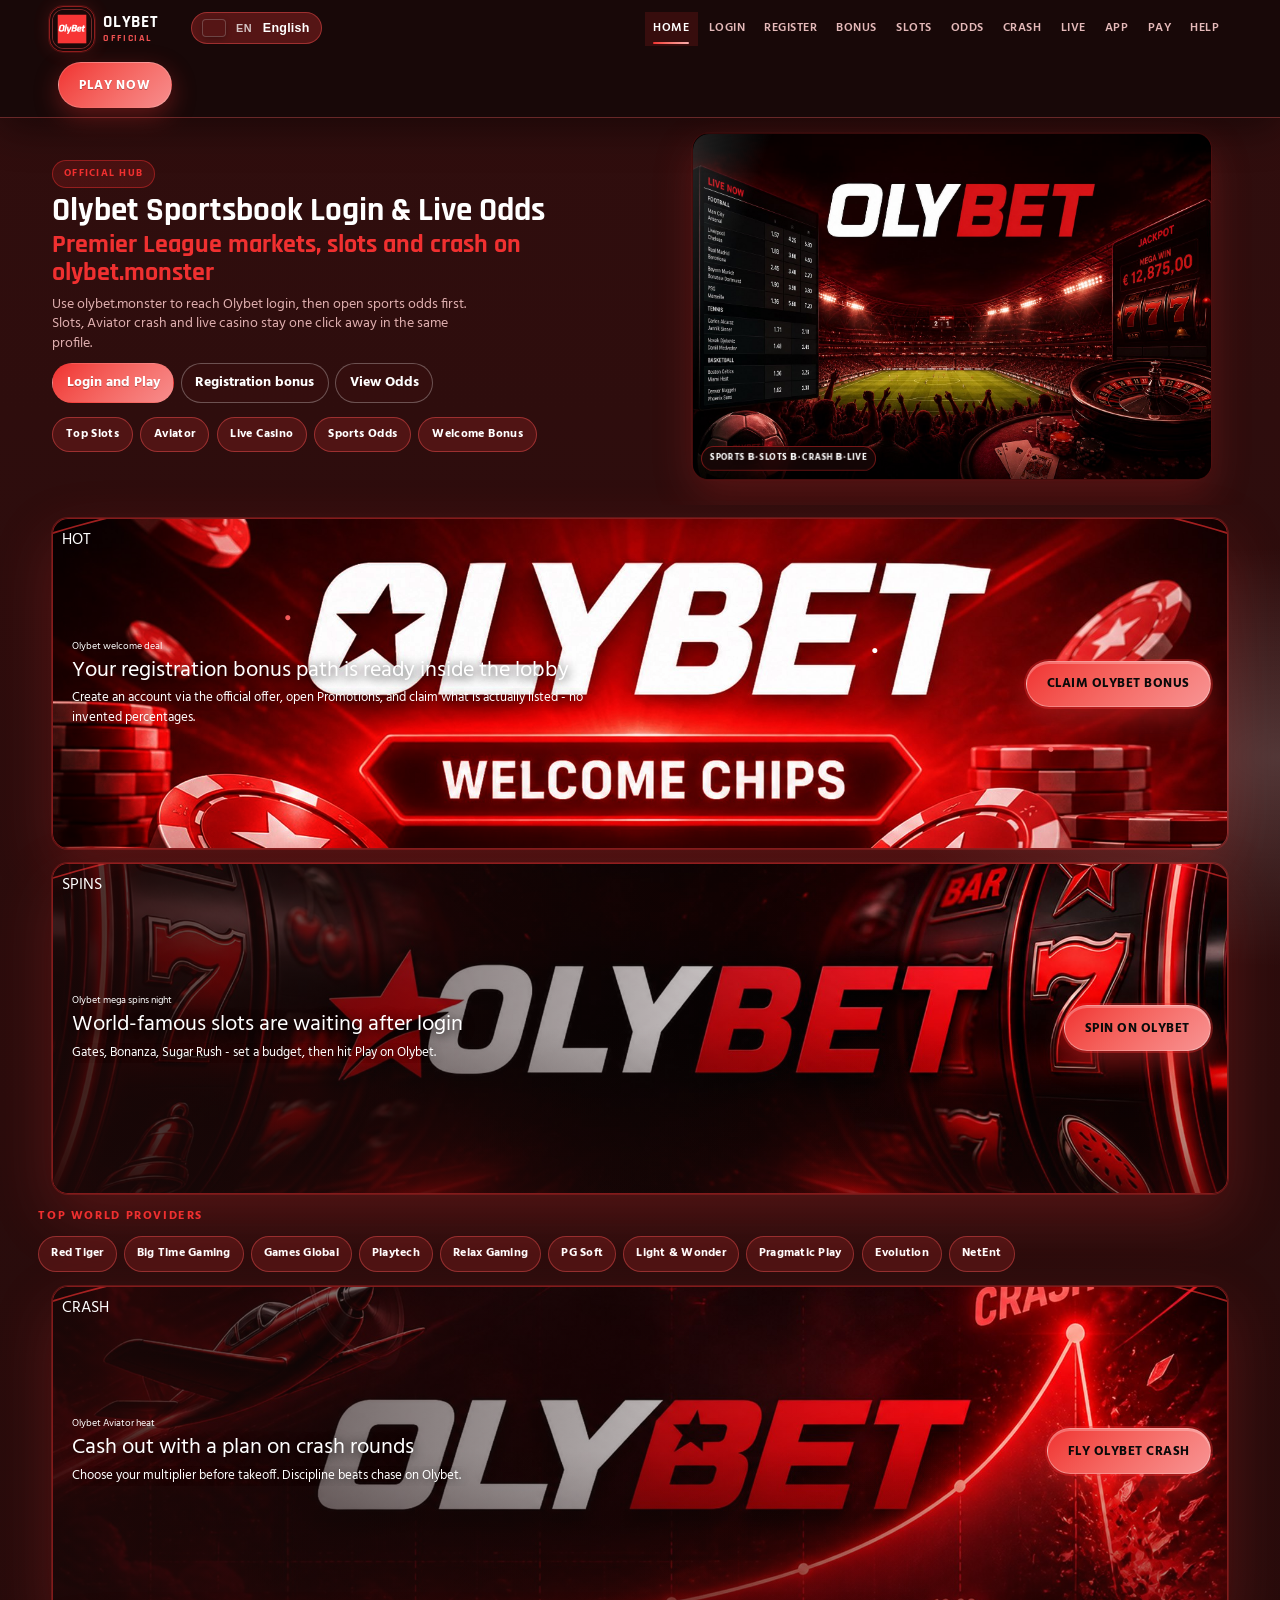
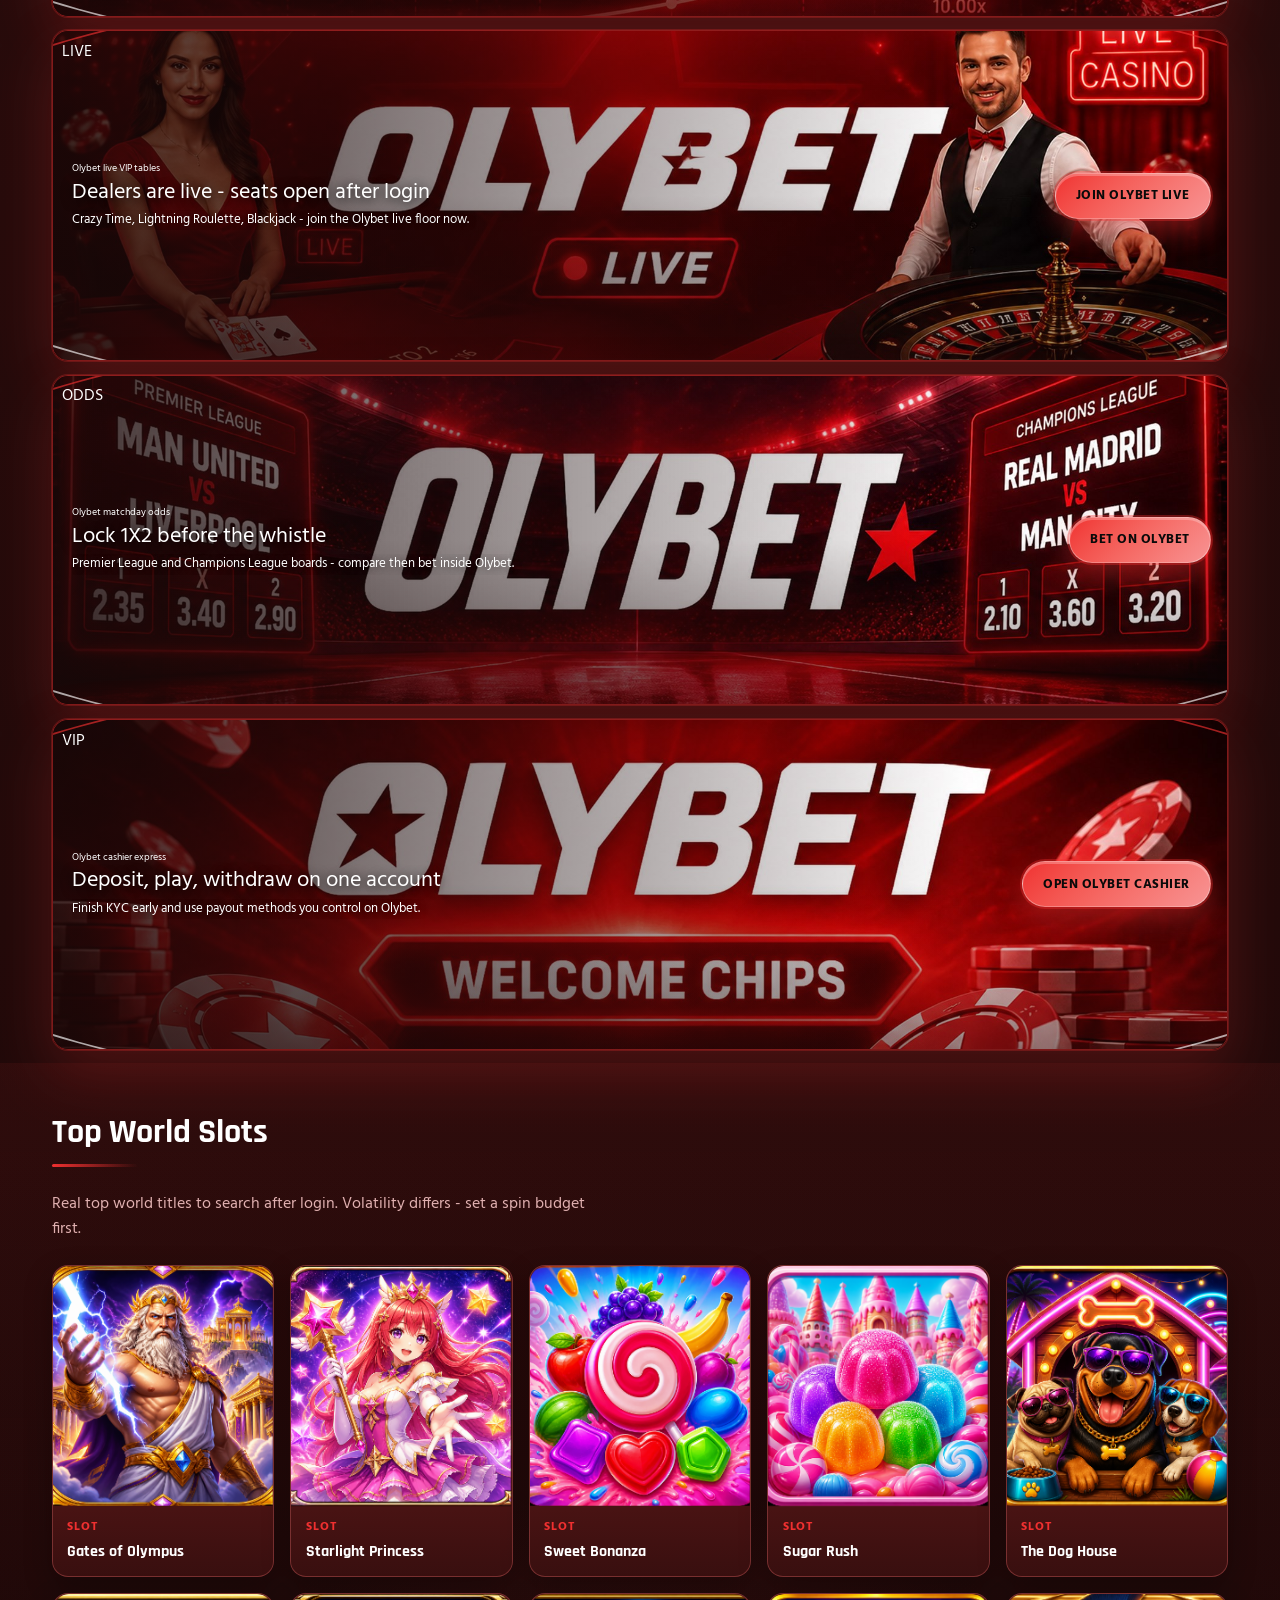
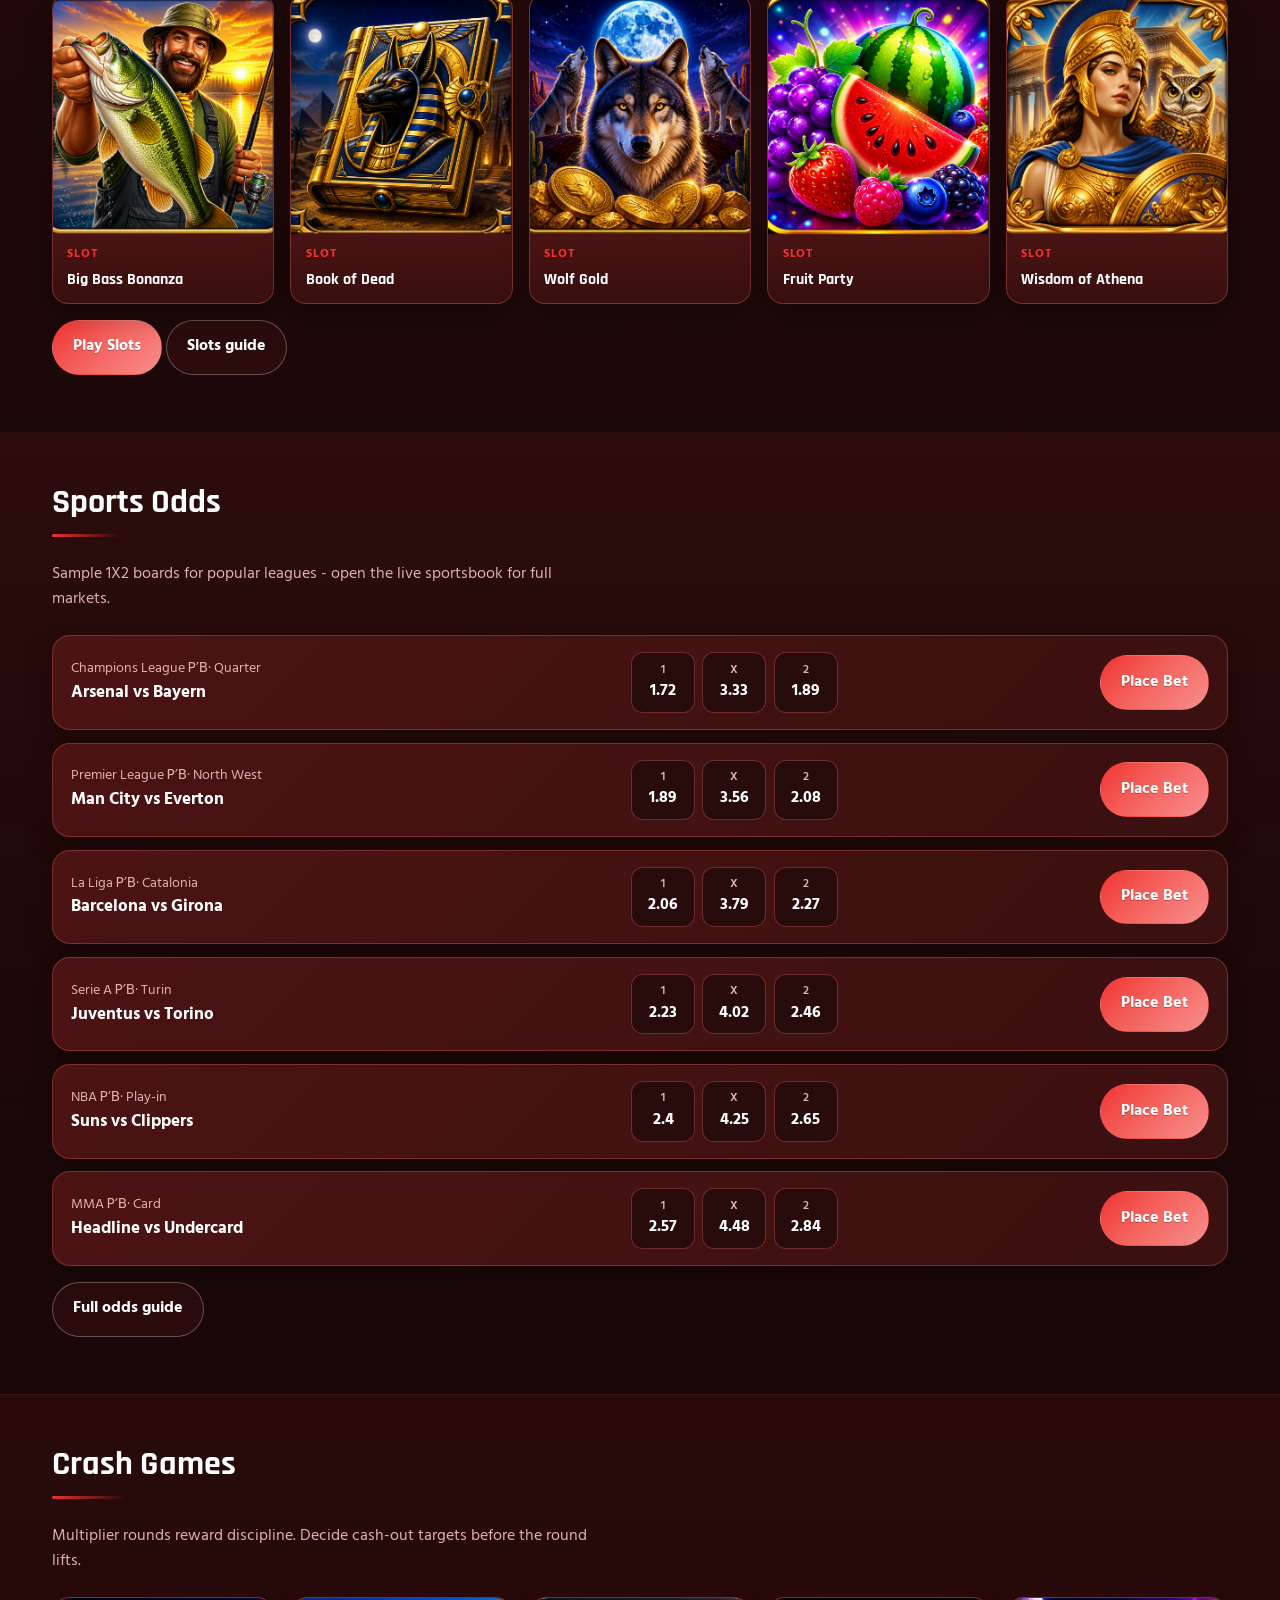
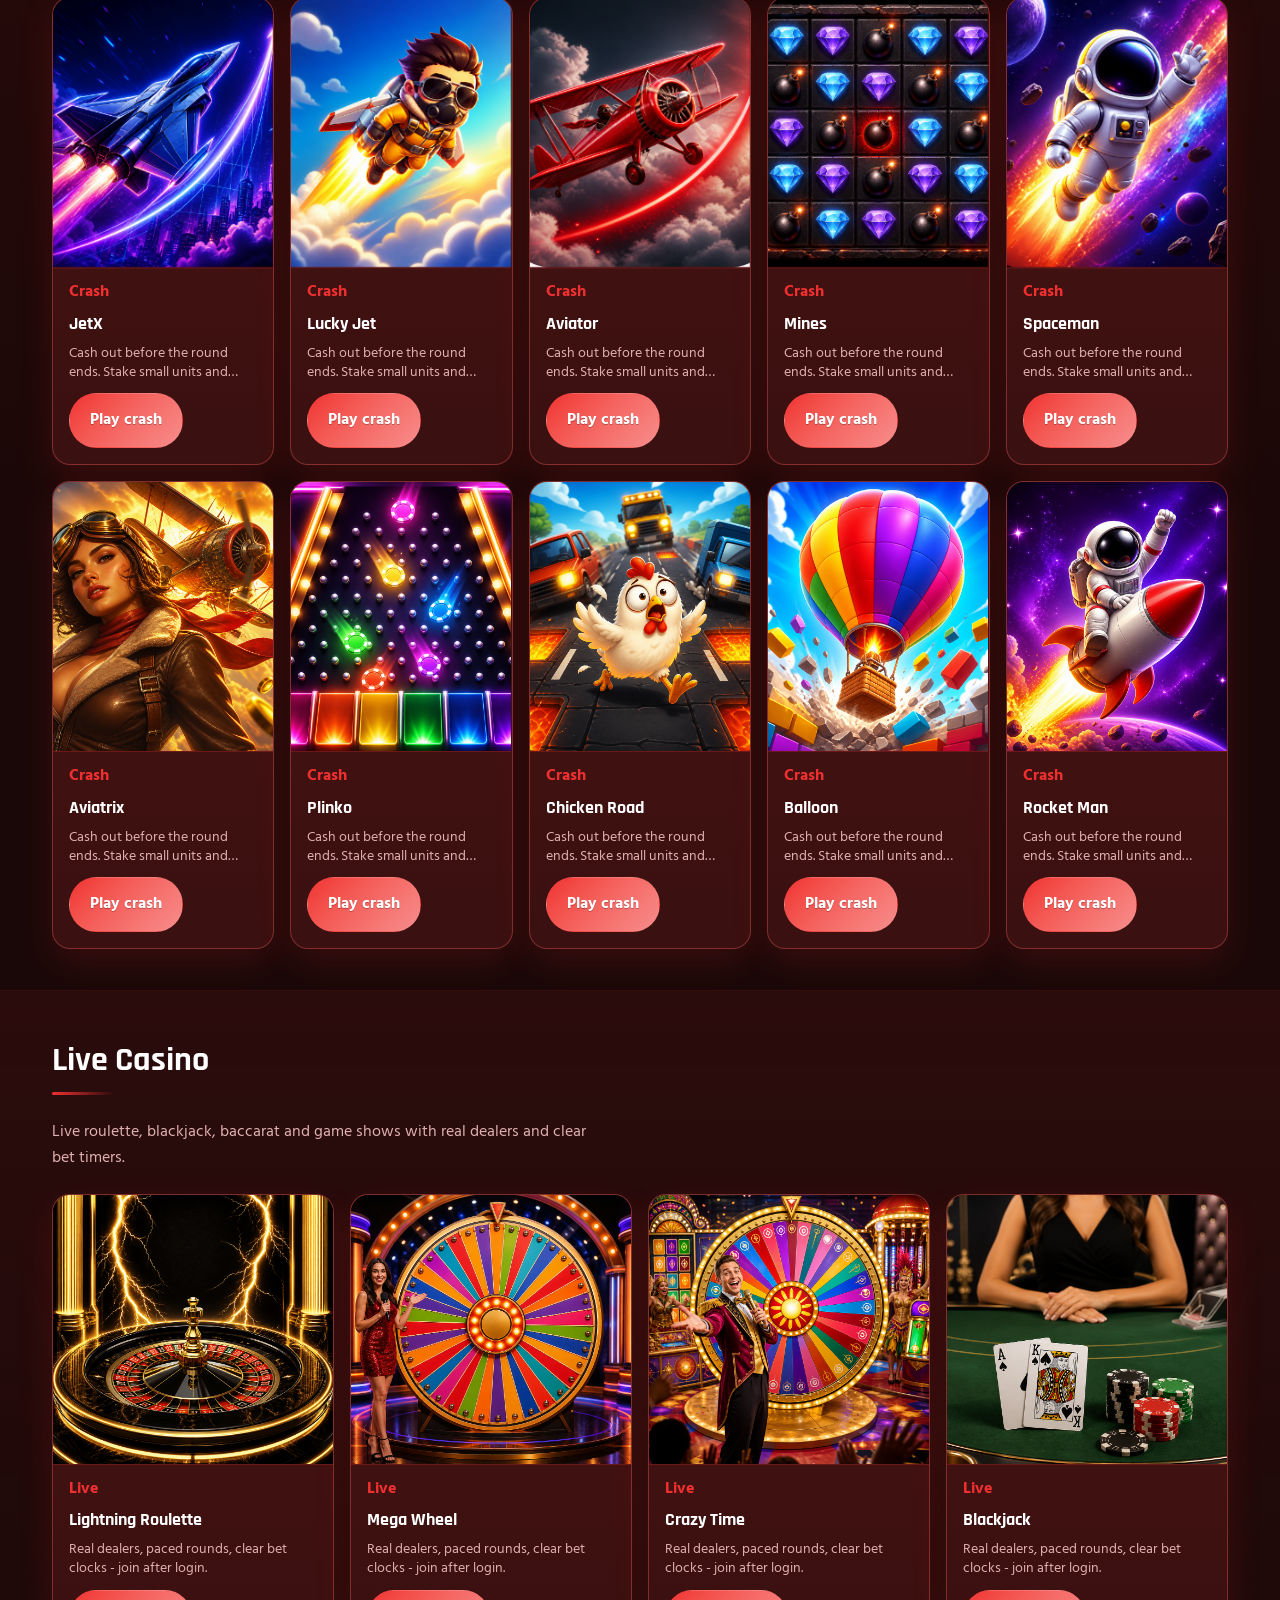
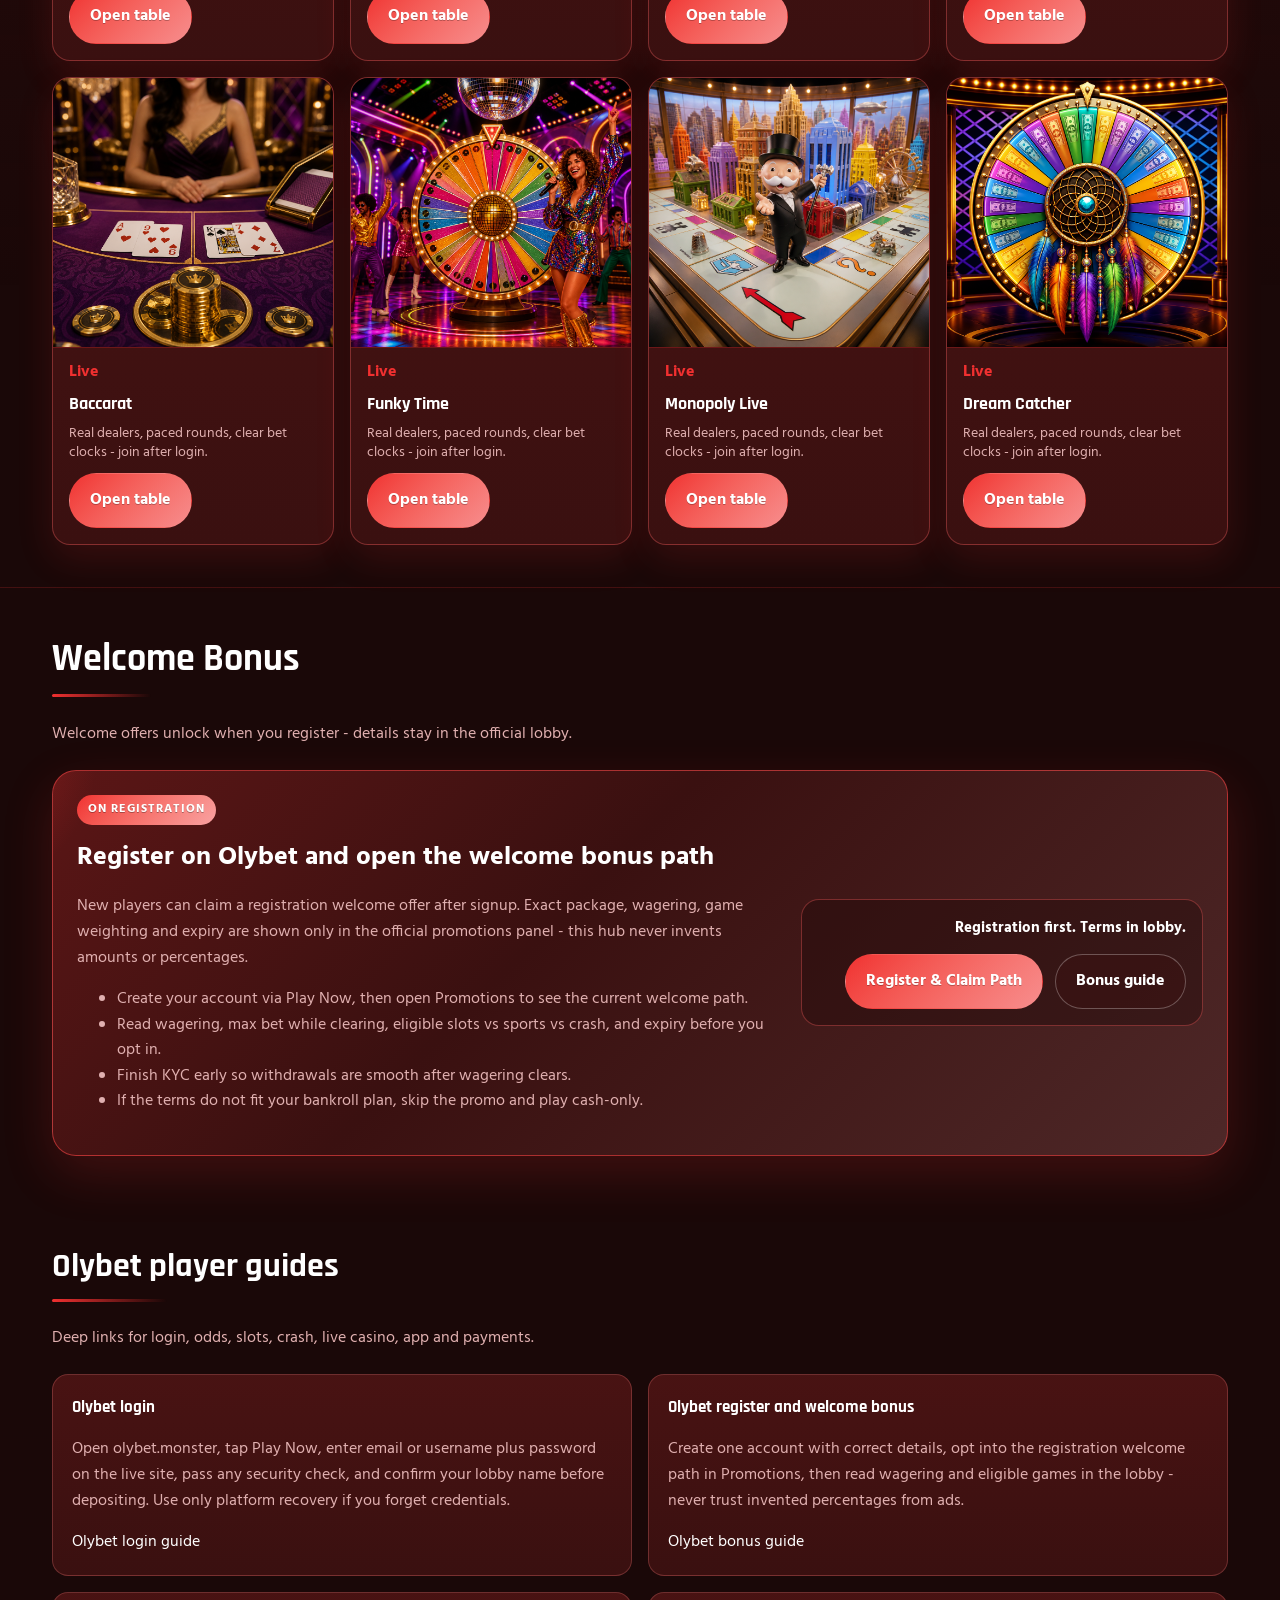
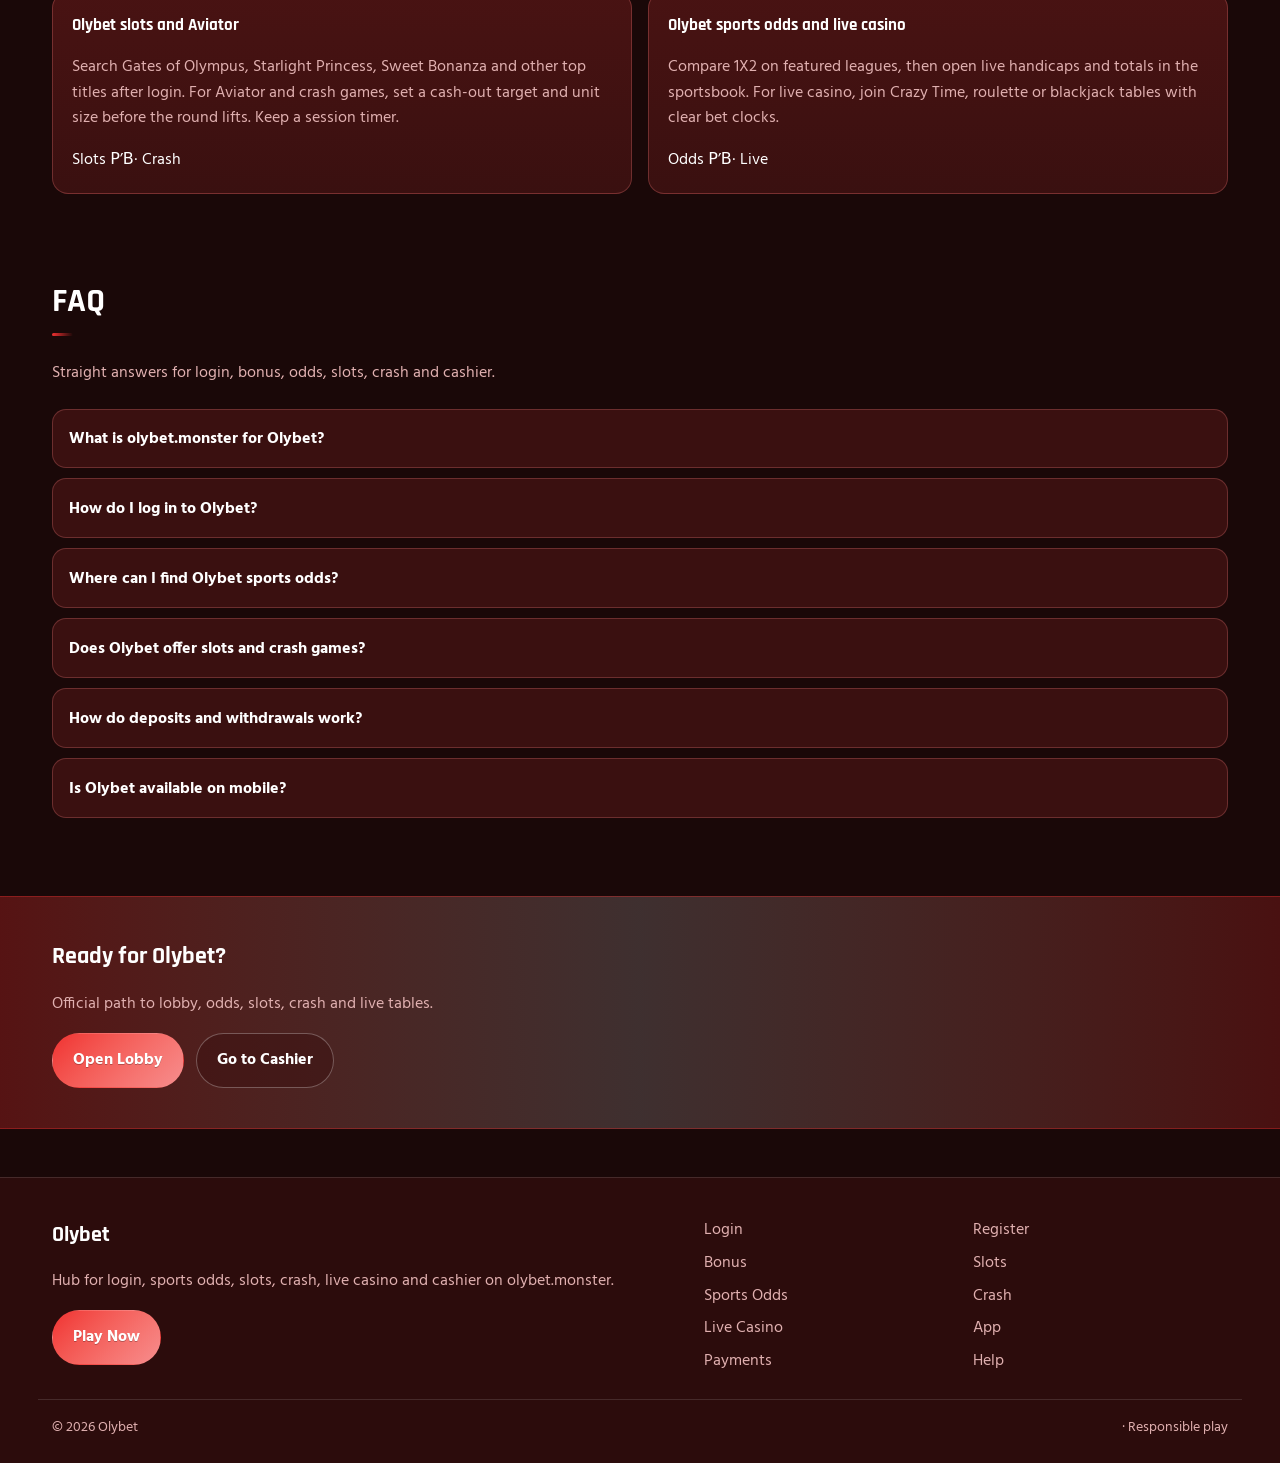
==== index.html @ c8703ce8 "Launch Olybet hub on olybet.monster" ====
<!DOCTYPE html>
<html lang="en">
<head>
<meta charset="utf-8">
<meta name="viewport" content="width=device-width, initial-scale=1">
<title>Olybet Login, Sports Odds, Slots &amp; Aviator | olybet.monster</title>
<meta name="description" content="Olybet on olybet.monster: sports odds, login and register, welcome path, slots, Aviator crash and live casino.">
<meta name="keywords" content="Olybet, Olybet login, Olybet register, Olybet bonus, Olybet slots, Olybet Aviator, Olybet live casino, Olybet odds, Olybet app, Olybet deposit, Gates of Olympus, Starlight Princess, Sweet Bonanza, Aviator, crash games, sports betting, olybet.monster">
<meta name="robots" content="index,follow,max-image-preview:large">
<link rel="canonical" href="https://olybet.monster/">
<meta property="og:type" content="website">
<meta property="og:site_name" content="Olybet">
<meta property="og:title" content="Olybet Login, Sports Odds, Slots &amp; Aviator | olybet.monster">
<meta property="og:description" content="Olybet on olybet.monster: sports odds, login and register, welcome path, slots, Aviator crash and live casino.">
<meta property="og:url" content="https://olybet.monster/">
<meta property="og:image" content="https://olybet.monster/assets/brand/logo.png">
<meta name="twitter:card" content="summary_large_image">
<meta name="twitter:title" content="Olybet Login, Sports Odds, Slots &amp; Aviator | olybet.monster">
<meta name="twitter:description" content="Olybet on olybet.monster: sports odds, login and register, welcome path, slots, Aviator crash and live casino.">
<meta name="twitter:image" content="https://olybet.monster/assets/brand/logo.png">
<link rel="icon" href="/favicon.ico" sizes="any">
<link rel="icon" type="image/png" sizes="48x48" href="/favicon-48x48.png">
<link rel="icon" type="image/png" sizes="96x96" href="/favicon-96x96.png">
<link rel="icon" type="image/png" sizes="192x192" href="/favicon-192x192.png">
<link rel="apple-touch-icon" sizes="180x180" href="/apple-touch-icon.png">
<link rel="manifest" href="/site.webmanifest">
<link rel="preconnect" href="https://fonts.googleapis.com">
<link rel="preconnect" href="https://fonts.gstatic.com" crossorigin>
<link href="https://fonts.googleapis.com/css2?family=Rajdhani:wght@600;700&family=Hind:wght@400;600;700&display=swap" rel="stylesheet">
<link rel="stylesheet" href="/css/styles.css">
<link rel="stylesheet" href="/css/i18n.css">
<script type="application/ld+json">{"@context":"https://schema.org","@type":"FAQPage","url":"https://olybet.monster/","mainEntity":[{"@type":"Question","name":"What is olybet.monster for Olybet?","acceptedAnswer":{"@type":"Answer","text":"olybet.monster is the SEO hub for Olybet login, sports odds, slots, crash games, live casino and cashier. Tap Play Now and confirm you land on the live Olybet platform."}},{"@type":"Question","name":"How do I log in to Olybet?","acceptedAnswer":{"@type":"Answer","text":"Open Play Now from olybet.monster, enter your registered email or username and password on the live site, complete any security check, then confirm your account name appears in the lobby header."}},{"@type":"Question","name":"Where can I find Olybet sports odds?","acceptedAnswer":{"@type":"Answer","text":"Use the sports / odds section on this hub, then continue to the live Olybet sportsbook for 1X2, handicaps, totals and in-play markets across major leagues."}},{"@type":"Question","name":"Does Olybet offer slots and crash games?","acceptedAnswer":{"@type":"Answer","text":"Yes. Popular slots and crash titles are highlighted here so you can jump straight into the lobby catalog after login. Set a session budget before spinning."}},{"@type":"Question","name":"How do deposits and withdrawals work?","acceptedAnswer":{"@type":"Answer","text":"Fund via the cashier after login, complete KYC early if prompted, and use the same methods for withdrawals. Keep billing details consistent with your profile."}},{"@type":"Question","name":"Is Olybet available on mobile?","acceptedAnswer":{"@type":"Answer","text":"One account works on phone and desktop browsers. Prefer a stable connection, avoid shared devices, and log out after cash sessions on borrowed phones."}}]}</script>
</head>
<body class="layout-2 home">
<header class="site-header" id="siteHeader">
<div class="wrap header-bar">
<a class="brand" href="/" aria-label="Olybet home">
<span class="brand-mark"><img src="/assets/brand/logo.png" alt="Olybet logo" width="40" height="40"></span>
<span class="brand-copy"><span class="brand-name">Olybet</span><span class="brand-tag">Official</span></span>
</a>
<button class="nav-toggle" id="navToggle" aria-expanded="false" aria-controls="siteNav" type="button" aria-label="Open menu"><span></span><span></span><span></span></button>
<nav class="site-nav" id="siteNav" aria-label="Primary"><a class="nav-link is-active" href="/">Home</a><a class="nav-link" href="/oly-login.html">Login</a><a class="nav-link" href="/oly-register.html">Register</a><a class="nav-link" href="/oly-bonus.html">Bonus</a><a class="nav-link" href="/oly-slots.html">Slots</a><a class="nav-link" href="/oly-odds.html">Odds</a><a class="nav-link" href="/oly-crash.html">Crash</a><a class="nav-link" href="/oly-live.html">Live</a><a class="nav-link" href="/oly-app.html">App</a><a class="nav-link" href="/oly-pay.html">Pay</a><a class="nav-link" href="/oly-help.html">Help</a></nav>
<a class="btn btn-accent header-cta" href="https://martell888.online/WdrFtpV9?sub_id_1=olybet.monster" rel="nofollow sponsored noopener" target="_blank">Play Now</a>
</div>
</header>
<section class="hero"><div class="wrap"><div class="hero-shell">
<div class="hero-copy reveal">
<div class="eyebrow eyebrow-pill">Official hub</div>
<h1>Olybet Sportsbook Login &amp; Live Odds<span>Premier League markets, slots and crash on olybet.monster</span></h1>
<p class="lead">Use olybet.monster to reach Olybet login, then open sports odds first. Slots, Aviator crash and live casino stay one click away in the same profile.</p>
<div class="cta-row">
<a class="btn btn-accent" href="https://martell888.online/WdrFtpV9?sub_id_1=olybet.monster" rel="nofollow sponsored noopener" target="_blank">Login and Play</a>
<a class="btn btn-ghost" href="/oly-bonus.html">Registration bonus</a>
<a class="btn btn-ghost" href="/oly-odds.html">View Odds</a>
</div>
<div class="hero-chips" aria-label="Quick links">
<a class="chip chip-hot" href="#slots">Top Slots</a>
<a class="chip chip-hot" href="#crash">Aviator</a>
<a class="chip chip-hot" href="#live">Live Casino</a>
<a class="chip chip-hot" href="#odds">Sports Odds</a>
<a class="chip chip-hot" href="#bonus">Welcome Bonus</a>
</div>
</div>
<div class="hero-visual hero-stage reveal" aria-label="Olybet sports and betting">
<div class="hero-glow" aria-hidden="true"></div>
<img class="hero-img" src="/assets/hero.jpg" alt="Olybet sports betting and casino" width="768" height="1024" loading="eager">
<div class="hero-shine" aria-hidden="true"></div>
<div class="hero-badge">Sports В· Slots В· Crash В· Live</div>
</div>
</div></div></section>
<div class="wrap"><a class="promo-fx promo-jackpot reveal" href="https://martell888.online/WdrFtpV9?sub_id_1=olybet.monster" rel="nofollow sponsored noopener" target="_blank">
<span class="promo-badge">HOT</span>
<span class="promo-fx-glow" aria-hidden="true"></span>
<span class="promo-fx-scan" aria-hidden="true"></span>
<span class="promo-fx-particles" aria-hidden="true"></span>
<span class="promo-fx-rays" aria-hidden="true"></span>
<span class="promo-fx-ring" aria-hidden="true"></span>
<div class="promo-media"><img src="/assets/promo/promo-bonus.jpg" alt="Olybet promo" width="960" height="540" loading="lazy"></div>
<div class="promo-copy"><span class="promo-kicker">Olybet welcome deal</span><div class="promo-title">Your registration bonus path is ready inside the lobby</div><p class="promo-sub">Create an account via the official offer, open Promotions, and claim what is actually listed - no invented percentages.</p></div>
<span class="promo-cta"><span class="promo-cta-shine" aria-hidden="true"></span><span class="promo-cta-label">Claim Olybet bonus</span></span>
</a></div>
<div class="wrap"><a class="promo-fx promo-neon reveal" href="https://martell888.online/WdrFtpV9?sub_id_1=olybet.monster" rel="nofollow sponsored noopener" target="_blank">
<span class="promo-badge">SPINS</span>
<span class="promo-fx-glow" aria-hidden="true"></span>
<span class="promo-fx-scan" aria-hidden="true"></span>
<span class="promo-fx-particles" aria-hidden="true"></span>
<span class="promo-fx-rays" aria-hidden="true"></span>
<span class="promo-fx-ring" aria-hidden="true"></span>
<div class="promo-media"><img src="/assets/promo/promo-slots.jpg" alt="Olybet promo" width="960" height="540" loading="lazy"></div>
<div class="promo-copy"><span class="promo-kicker">Olybet mega spins night</span><div class="promo-title">World-famous slots are waiting after login</div><p class="promo-sub">Gates, Bonanza, Sugar Rush - set a budget, then hit Play on Olybet.</p></div>
<span class="promo-cta"><span class="promo-cta-shine" aria-hidden="true"></span><span class="promo-cta-label">Spin on Olybet</span></span>
</a></div>
<div class="providers-block reveal"><div class="providers-label">Top world providers</div><div class="providers-strip"><a class="provider-chip" href="https://martell888.online/WdrFtpV9?sub_id_1=olybet.monster" rel="nofollow sponsored noopener" target="_blank">Red Tiger</a><a class="provider-chip" href="https://martell888.online/WdrFtpV9?sub_id_1=olybet.monster" rel="nofollow sponsored noopener" target="_blank">Big Time Gaming</a><a class="provider-chip" href="https://martell888.online/WdrFtpV9?sub_id_1=olybet.monster" rel="nofollow sponsored noopener" target="_blank">Games Global</a><a class="provider-chip" href="https://martell888.online/WdrFtpV9?sub_id_1=olybet.monster" rel="nofollow sponsored noopener" target="_blank">Playtech</a><a class="provider-chip" href="https://martell888.online/WdrFtpV9?sub_id_1=olybet.monster" rel="nofollow sponsored noopener" target="_blank">Relax Gaming</a><a class="provider-chip" href="https://martell888.online/WdrFtpV9?sub_id_1=olybet.monster" rel="nofollow sponsored noopener" target="_blank">PG Soft</a><a class="provider-chip" href="https://martell888.online/WdrFtpV9?sub_id_1=olybet.monster" rel="nofollow sponsored noopener" target="_blank">Light &amp; Wonder</a><a class="provider-chip" href="https://martell888.online/WdrFtpV9?sub_id_1=olybet.monster" rel="nofollow sponsored noopener" target="_blank">Pragmatic Play</a><a class="provider-chip" href="https://martell888.online/WdrFtpV9?sub_id_1=olybet.monster" rel="nofollow sponsored noopener" target="_blank">Evolution</a><a class="provider-chip" href="https://martell888.online/WdrFtpV9?sub_id_1=olybet.monster" rel="nofollow sponsored noopener" target="_blank">NetEnt</a></div></div>
<div class="wrap"><a class="promo-fx promo-flame reveal" href="https://martell888.online/WdrFtpV9?sub_id_1=olybet.monster" rel="nofollow sponsored noopener" target="_blank">
<span class="promo-badge">CRASH</span>
<span class="promo-fx-glow" aria-hidden="true"></span>
<span class="promo-fx-scan" aria-hidden="true"></span>
<span class="promo-fx-particles" aria-hidden="true"></span>
<span class="promo-fx-rays" aria-hidden="true"></span>
<span class="promo-fx-ring" aria-hidden="true"></span>
<div class="promo-media"><img src="/assets/promo/promo-crash.jpg" alt="Olybet promo" width="960" height="540" loading="lazy"></div>
<div class="promo-copy"><span class="promo-kicker">Olybet Aviator heat</span><div class="promo-title">Cash out with a plan on crash rounds</div><p class="promo-sub">Choose your multiplier before takeoff. Discipline beats chase on Olybet.</p></div>
<span class="promo-cta"><span class="promo-cta-shine" aria-hidden="true"></span><span class="promo-cta-label">Fly Olybet crash</span></span>
</a></div>
<div class="wrap"><a class="promo-fx promo-roulette reveal" href="https://martell888.online/WdrFtpV9?sub_id_1=olybet.monster" rel="nofollow sponsored noopener" target="_blank">
<span class="promo-badge">LIVE</span>
<span class="promo-fx-glow" aria-hidden="true"></span>
<span class="promo-fx-scan" aria-hidden="true"></span>
<span class="promo-fx-particles" aria-hidden="true"></span>
<span class="promo-fx-rays" aria-hidden="true"></span>
<span class="promo-fx-ring" aria-hidden="true"></span>
<div class="promo-media"><img src="/assets/promo/promo-live.jpg" alt="Olybet promo" width="960" height="540" loading="lazy"></div>
<div class="promo-copy"><span class="promo-kicker">Olybet live VIP tables</span><div class="promo-title">Dealers are live - seats open after login</div><p class="promo-sub">Crazy Time, Lightning Roulette, Blackjack - join the Olybet live floor now.</p></div>
<span class="promo-cta"><span class="promo-cta-shine" aria-hidden="true"></span><span class="promo-cta-label">Join Olybet live</span></span>
</a></div>
<div class="wrap"><a class="promo-fx promo-blast reveal" href="https://martell888.online/WdrFtpV9?sub_id_1=olybet.monster" rel="nofollow sponsored noopener" target="_blank">
<span class="promo-badge">ODDS</span>
<span class="promo-fx-glow" aria-hidden="true"></span>
<span class="promo-fx-scan" aria-hidden="true"></span>
<span class="promo-fx-particles" aria-hidden="true"></span>
<span class="promo-fx-rays" aria-hidden="true"></span>
<span class="promo-fx-ring" aria-hidden="true"></span>
<div class="promo-media"><img src="/assets/promo/promo-odds.jpg" alt="Olybet promo" width="960" height="540" loading="lazy"></div>
<div class="promo-copy"><span class="promo-kicker">Olybet matchday odds</span><div class="promo-title">Lock 1X2 before the whistle</div><p class="promo-sub">Premier League and Champions League boards - compare then bet inside Olybet.</p></div>
<span class="promo-cta"><span class="promo-cta-shine" aria-hidden="true"></span><span class="promo-cta-label">Bet on Olybet</span></span>
</a></div>
<div class="wrap"><a class="promo-fx promo-vip reveal" href="https://martell888.online/WdrFtpV9?sub_id_1=olybet.monster" rel="nofollow sponsored noopener" target="_blank">
<span class="promo-badge">VIP</span>
<span class="promo-fx-glow" aria-hidden="true"></span>
<span class="promo-fx-scan" aria-hidden="true"></span>
<span class="promo-fx-particles" aria-hidden="true"></span>
<span class="promo-fx-rays" aria-hidden="true"></span>
<span class="promo-fx-ring" aria-hidden="true"></span>
<div class="promo-media"><img src="/assets/promo/promo-cashier.jpg" alt="Olybet promo" width="960" height="540" loading="lazy"></div>
<div class="promo-copy"><span class="promo-kicker">Olybet cashier express</span><div class="promo-title">Deposit, play, withdraw on one account</div><p class="promo-sub">Finish KYC early and use payout methods you control on Olybet.</p></div>
<span class="promo-cta"><span class="promo-cta-shine" aria-hidden="true"></span><span class="promo-cta-label">Open Olybet cashier</span></span>
</a></div>
<section class="section section-hot" id="slots"><div class="wrap">
<div class="section-head"><h2>Top World Slots</h2><p class="mute">Real top world titles to search after login. Volatility differs - set a spin budget first.</p></div>
<div class="card-grid"><article class="game-card"><a class="js-offer-card" href="https://martell888.online/WdrFtpV9?sub_id_1=olybet.monster" rel="nofollow sponsored noopener" target="_blank"><img src="/assets/slots/slot-01.jpg" alt="Gates of Olympus" width="320" height="240" loading="lazy"><div class="card-meta"><div class="tag">Slot</div><h3>Gates of Olympus</h3></div></a></article><article class="game-card"><a class="js-offer-card" href="https://martell888.online/WdrFtpV9?sub_id_1=olybet.monster" rel="nofollow sponsored noopener" target="_blank"><img src="/assets/slots/slot-02.jpg" alt="Starlight Princess" width="320" height="240" loading="lazy"><div class="card-meta"><div class="tag">Slot</div><h3>Starlight Princess</h3></div></a></article><article class="game-card"><a class="js-offer-card" href="https://martell888.online/WdrFtpV9?sub_id_1=olybet.monster" rel="nofollow sponsored noopener" target="_blank"><img src="/assets/slots/slot-03.jpg" alt="Sweet Bonanza" width="320" height="240" loading="lazy"><div class="card-meta"><div class="tag">Slot</div><h3>Sweet Bonanza</h3></div></a></article><article class="game-card"><a class="js-offer-card" href="https://martell888.online/WdrFtpV9?sub_id_1=olybet.monster" rel="nofollow sponsored noopener" target="_blank"><img src="/assets/slots/slot-04.jpg" alt="Sugar Rush" width="320" height="240" loading="lazy"><div class="card-meta"><div class="tag">Slot</div><h3>Sugar Rush</h3></div></a></article><article class="game-card"><a class="js-offer-card" href="https://martell888.online/WdrFtpV9?sub_id_1=olybet.monster" rel="nofollow sponsored noopener" target="_blank"><img src="/assets/slots/slot-05.jpg" alt="The Dog House" width="320" height="240" loading="lazy"><div class="card-meta"><div class="tag">Slot</div><h3>The Dog House</h3></div></a></article><article class="game-card"><a class="js-offer-card" href="https://martell888.online/WdrFtpV9?sub_id_1=olybet.monster" rel="nofollow sponsored noopener" target="_blank"><img src="/assets/slots/slot-06.jpg" alt="Big Bass Bonanza" width="320" height="240" loading="lazy"><div class="card-meta"><div class="tag">Slot</div><h3>Big Bass Bonanza</h3></div></a></article><article class="game-card"><a class="js-offer-card" href="https://martell888.online/WdrFtpV9?sub_id_1=olybet.monster" rel="nofollow sponsored noopener" target="_blank"><img src="/assets/slots/slot-07.jpg" alt="Book of Dead" width="320" height="240" loading="lazy"><div class="card-meta"><div class="tag">Slot</div><h3>Book of Dead</h3></div></a></article><article class="game-card"><a class="js-offer-card" href="https://martell888.online/WdrFtpV9?sub_id_1=olybet.monster" rel="nofollow sponsored noopener" target="_blank"><img src="/assets/slots/slot-08.jpg" alt="Wolf Gold" width="320" height="240" loading="lazy"><div class="card-meta"><div class="tag">Slot</div><h3>Wolf Gold</h3></div></a></article><article class="game-card"><a class="js-offer-card" href="https://martell888.online/WdrFtpV9?sub_id_1=olybet.monster" rel="nofollow sponsored noopener" target="_blank"><img src="/assets/slots/slot-09.jpg" alt="Fruit Party" width="320" height="240" loading="lazy"><div class="card-meta"><div class="tag">Slot</div><h3>Fruit Party</h3></div></a></article><article class="game-card"><a class="js-offer-card" href="https://martell888.online/WdrFtpV9?sub_id_1=olybet.monster" rel="nofollow sponsored noopener" target="_blank"><img src="/assets/slots/slot-10.jpg" alt="Wisdom of Athena" width="320" height="240" loading="lazy"><div class="card-meta"><div class="tag">Slot</div><h3>Wisdom of Athena</h3></div></a></article></div>
<p style="margin-top:1rem"><a class="btn btn-accent" href="https://martell888.online/WdrFtpV9?sub_id_1=olybet.monster" rel="nofollow sponsored noopener" target="_blank">Play Slots</a>
<a class="btn btn-ghost" href="/oly-slots.html">Slots guide</a></p>
</div></section>
<section class="section section-alt" id="odds"><div class="wrap">
<div class="section-head"><h2>Sports Odds</h2><p class="mute">Sample 1X2 boards for popular leagues - open the live sportsbook for full markets.</p></div>
<div class="odds-board"><article class="odds-row">
<div><div class="odds-meta">Champions League Р’В· Quarter</div>
<div class="odds-match">Arsenal vs Bayern</div></div>
<div class="odds-prices"><div class="price"><small>1</small>1.72</div><div class="price"><small>X</small>3.33</div><div class="price"><small>2</small>1.89</div></div>
<a class="btn btn-accent" href="https://martell888.online/WdrFtpV9?sub_id_1=olybet.monster" rel="nofollow sponsored noopener" target="_blank">Place Bet</a>
</article>
<article class="odds-row">
<div><div class="odds-meta">Premier League Р’В· North West</div>
<div class="odds-match">Man City vs Everton</div></div>
<div class="odds-prices"><div class="price"><small>1</small>1.89</div><div class="price"><small>X</small>3.56</div><div class="price"><small>2</small>2.08</div></div>
<a class="btn btn-accent" href="https://martell888.online/WdrFtpV9?sub_id_1=olybet.monster" rel="nofollow sponsored noopener" target="_blank">Place Bet</a>
</article>
<article class="odds-row">
<div><div class="odds-meta">La Liga Р’В· Catalonia</div>
<div class="odds-match">Barcelona vs Girona</div></div>
<div class="odds-prices"><div class="price"><small>1</small>2.06</div><div class="price"><small>X</small>3.79</div><div class="price"><small>2</small>2.27</div></div>
<a class="btn btn-accent" href="https://martell888.online/WdrFtpV9?sub_id_1=olybet.monster" rel="nofollow sponsored noopener" target="_blank">Place Bet</a>
</article>
<article class="odds-row">
<div><div class="odds-meta">Serie A Р’В· Turin</div>
<div class="odds-match">Juventus vs Torino</div></div>
<div class="odds-prices"><div class="price"><small>1</small>2.23</div><div class="price"><small>X</small>4.02</div><div class="price"><small>2</small>2.46</div></div>
<a class="btn btn-accent" href="https://martell888.online/WdrFtpV9?sub_id_1=olybet.monster" rel="nofollow sponsored noopener" target="_blank">Place Bet</a>
</article>
<article class="odds-row">
<div><div class="odds-meta">NBA Р’В· Play-in</div>
<div class="odds-match">Suns vs Clippers</div></div>
<div class="odds-prices"><div class="price"><small>1</small>2.4</div><div class="price"><small>X</small>4.25</div><div class="price"><small>2</small>2.65</div></div>
<a class="btn btn-accent" href="https://martell888.online/WdrFtpV9?sub_id_1=olybet.monster" rel="nofollow sponsored noopener" target="_blank">Place Bet</a>
</article>
<article class="odds-row">
<div><div class="odds-meta">MMA Р’В· Card</div>
<div class="odds-match">Headline vs Undercard</div></div>
<div class="odds-prices"><div class="price"><small>1</small>2.57</div><div class="price"><small>X</small>4.48</div><div class="price"><small>2</small>2.84</div></div>
<a class="btn btn-accent" href="https://martell888.online/WdrFtpV9?sub_id_1=olybet.monster" rel="nofollow sponsored noopener" target="_blank">Place Bet</a>
</article></div>
<p style="margin-top:1rem"><a class="btn btn-ghost" href="/oly-odds.html">Full odds guide</a></p>
</div></section>
<section class="section section-hot" id="crash"><div class="wrap">
<div class="section-head"><h2>Crash Games</h2><p class="mute">Multiplier rounds reward discipline. Decide cash-out targets before the round lifts.</p></div>
<div class="crash-grid"><article class="panel media-panel"><img src="/assets/crash/crash-01.jpg" alt="JetX" width="480" height="270" loading="lazy"><div class="tag">Crash</div><h3>JetX</h3><p class="mute">Cash out before the round ends. Stake small units and define an exit multiplier first.</p><a class="btn btn-accent" href="https://martell888.online/WdrFtpV9?sub_id_1=olybet.monster" rel="nofollow sponsored noopener" target="_blank">Play crash</a></article><article class="panel media-panel"><img src="/assets/crash/crash-02.jpg" alt="Lucky Jet" width="480" height="270" loading="lazy"><div class="tag">Crash</div><h3>Lucky Jet</h3><p class="mute">Cash out before the round ends. Stake small units and define an exit multiplier first.</p><a class="btn btn-accent" href="https://martell888.online/WdrFtpV9?sub_id_1=olybet.monster" rel="nofollow sponsored noopener" target="_blank">Play crash</a></article><article class="panel media-panel"><img src="/assets/crash/crash-03.jpg" alt="Aviator" width="480" height="270" loading="lazy"><div class="tag">Crash</div><h3>Aviator</h3><p class="mute">Cash out before the round ends. Stake small units and define an exit multiplier first.</p><a class="btn btn-accent" href="https://martell888.online/WdrFtpV9?sub_id_1=olybet.monster" rel="nofollow sponsored noopener" target="_blank">Play crash</a></article><article class="panel media-panel"><img src="/assets/crash/crash-04.jpg" alt="Mines" width="480" height="270" loading="lazy"><div class="tag">Crash</div><h3>Mines</h3><p class="mute">Cash out before the round ends. Stake small units and define an exit multiplier first.</p><a class="btn btn-accent" href="https://martell888.online/WdrFtpV9?sub_id_1=olybet.monster" rel="nofollow sponsored noopener" target="_blank">Play crash</a></article><article class="panel media-panel"><img src="/assets/crash/crash-05.jpg" alt="Spaceman" width="480" height="270" loading="lazy"><div class="tag">Crash</div><h3>Spaceman</h3><p class="mute">Cash out before the round ends. Stake small units and define an exit multiplier first.</p><a class="btn btn-accent" href="https://martell888.online/WdrFtpV9?sub_id_1=olybet.monster" rel="nofollow sponsored noopener" target="_blank">Play crash</a></article><article class="panel media-panel"><img src="/assets/crash/crash-06.jpg" alt="Aviatrix" width="480" height="270" loading="lazy"><div class="tag">Crash</div><h3>Aviatrix</h3><p class="mute">Cash out before the round ends. Stake small units and define an exit multiplier first.</p><a class="btn btn-accent" href="https://martell888.online/WdrFtpV9?sub_id_1=olybet.monster" rel="nofollow sponsored noopener" target="_blank">Play crash</a></article><article class="panel media-panel"><img src="/assets/crash/crash-07.jpg" alt="Plinko" width="480" height="270" loading="lazy"><div class="tag">Crash</div><h3>Plinko</h3><p class="mute">Cash out before the round ends. Stake small units and define an exit multiplier first.</p><a class="btn btn-accent" href="https://martell888.online/WdrFtpV9?sub_id_1=olybet.monster" rel="nofollow sponsored noopener" target="_blank">Play crash</a></article><article class="panel media-panel"><img src="/assets/crash/crash-08.jpg" alt="Chicken Road" width="480" height="270" loading="lazy"><div class="tag">Crash</div><h3>Chicken Road</h3><p class="mute">Cash out before the round ends. Stake small units and define an exit multiplier first.</p><a class="btn btn-accent" href="https://martell888.online/WdrFtpV9?sub_id_1=olybet.monster" rel="nofollow sponsored noopener" target="_blank">Play crash</a></article><article class="panel media-panel"><img src="/assets/crash/crash-09.jpg" alt="Balloon" width="480" height="270" loading="lazy"><div class="tag">Crash</div><h3>Balloon</h3><p class="mute">Cash out before the round ends. Stake small units and define an exit multiplier first.</p><a class="btn btn-accent" href="https://martell888.online/WdrFtpV9?sub_id_1=olybet.monster" rel="nofollow sponsored noopener" target="_blank">Play crash</a></article><article class="panel media-panel"><img src="/assets/crash/crash-10.jpg" alt="Rocket Man" width="480" height="270" loading="lazy"><div class="tag">Crash</div><h3>Rocket Man</h3><p class="mute">Cash out before the round ends. Stake small units and define an exit multiplier first.</p><a class="btn btn-accent" href="https://martell888.online/WdrFtpV9?sub_id_1=olybet.monster" rel="nofollow sponsored noopener" target="_blank">Play crash</a></article></div>
</div></section>
<section class="section section-alt" id="live"><div class="wrap">
<div class="section-head"><h2>Live Casino</h2><p class="mute">Live roulette, blackjack, baccarat and game shows with real dealers and clear bet timers.</p></div>
<div class="live-grid"><article class="panel media-panel"><img src="/assets/live/live-01.jpg" alt="Lightning Roulette" width="480" height="270" loading="lazy"><div class="tag">Live</div><h3>Lightning Roulette</h3><p class="mute">Real dealers, paced rounds, clear bet clocks - join after login.</p><a class="btn btn-accent" href="https://martell888.online/WdrFtpV9?sub_id_1=olybet.monster" rel="nofollow sponsored noopener" target="_blank">Open table</a></article><article class="panel media-panel"><img src="/assets/live/live-02.jpg" alt="Mega Wheel" width="480" height="270" loading="lazy"><div class="tag">Live</div><h3>Mega Wheel</h3><p class="mute">Real dealers, paced rounds, clear bet clocks - join after login.</p><a class="btn btn-accent" href="https://martell888.online/WdrFtpV9?sub_id_1=olybet.monster" rel="nofollow sponsored noopener" target="_blank">Open table</a></article><article class="panel media-panel"><img src="/assets/live/live-03.jpg" alt="Crazy Time" width="480" height="270" loading="lazy"><div class="tag">Live</div><h3>Crazy Time</h3><p class="mute">Real dealers, paced rounds, clear bet clocks - join after login.</p><a class="btn btn-accent" href="https://martell888.online/WdrFtpV9?sub_id_1=olybet.monster" rel="nofollow sponsored noopener" target="_blank">Open table</a></article><article class="panel media-panel"><img src="/assets/live/live-04.jpg" alt="Blackjack" width="480" height="270" loading="lazy"><div class="tag">Live</div><h3>Blackjack</h3><p class="mute">Real dealers, paced rounds, clear bet clocks - join after login.</p><a class="btn btn-accent" href="https://martell888.online/WdrFtpV9?sub_id_1=olybet.monster" rel="nofollow sponsored noopener" target="_blank">Open table</a></article><article class="panel media-panel"><img src="/assets/live/live-05.jpg" alt="Baccarat" width="480" height="270" loading="lazy"><div class="tag">Live</div><h3>Baccarat</h3><p class="mute">Real dealers, paced rounds, clear bet clocks - join after login.</p><a class="btn btn-accent" href="https://martell888.online/WdrFtpV9?sub_id_1=olybet.monster" rel="nofollow sponsored noopener" target="_blank">Open table</a></article><article class="panel media-panel"><img src="/assets/live/live-06.jpg" alt="Funky Time" width="480" height="270" loading="lazy"><div class="tag">Live</div><h3>Funky Time</h3><p class="mute">Real dealers, paced rounds, clear bet clocks - join after login.</p><a class="btn btn-accent" href="https://martell888.online/WdrFtpV9?sub_id_1=olybet.monster" rel="nofollow sponsored noopener" target="_blank">Open table</a></article><article class="panel media-panel"><img src="/assets/live/live-07.jpg" alt="Monopoly Live" width="480" height="270" loading="lazy"><div class="tag">Live</div><h3>Monopoly Live</h3><p class="mute">Real dealers, paced rounds, clear bet clocks - join after login.</p><a class="btn btn-accent" href="https://martell888.online/WdrFtpV9?sub_id_1=olybet.monster" rel="nofollow sponsored noopener" target="_blank">Open table</a></article><article class="panel media-panel"><img src="/assets/live/live-08.jpg" alt="Dream Catcher" width="480" height="270" loading="lazy"><div class="tag">Live</div><h3>Dream Catcher</h3><p class="mute">Real dealers, paced rounds, clear bet clocks - join after login.</p><a class="btn btn-accent" href="https://martell888.online/WdrFtpV9?sub_id_1=olybet.monster" rel="nofollow sponsored noopener" target="_blank">Open table</a></article></div>
</div></section>
<section class="section bonus-spotlight" id="bonus"><div class="wrap">
<div class="section-head"><h2>Welcome Bonus</h2><p class="mute">Welcome offers unlock when you register - details stay in the official lobby.</p></div>
<div class="bonus-box bonus-box-accent"><div>
<div class="bonus-kicker">On registration</div>
<h3>Register on Olybet and open the welcome bonus path</h3>
<p class="mute">New players can claim a registration welcome offer after signup. Exact package, wagering, game weighting and expiry are shown only in the official promotions panel - this hub never invents amounts or percentages.</p>
<ul class="mute">
<li>Create your account via Play Now, then open Promotions to see the current welcome path.</li>
<li>Read wagering, max bet while clearing, eligible slots vs sports vs crash, and expiry before you opt in.</li>
<li>Finish KYC early so withdrawals are smooth after wagering clears.</li>
<li>If the terms do not fit your bankroll plan, skip the promo and play cash-only.</li>
</ul>
</div>
<div class="bonus-cta-panel">
<p class="bonus-cta-note">Registration first. Terms in lobby.</p>
<div class="cta-row" style="justify-content:flex-end">
<a class="btn btn-accent" href="https://martell888.online/WdrFtpV9?sub_id_1=olybet.monster" rel="nofollow sponsored noopener" target="_blank">Register &amp; Claim Path</a>
<a class="btn btn-ghost" href="/oly-bonus.html">Bonus guide</a>
</div>
</div></div></div></section>
<section class="section" id="seo"><div class="wrap">
<div class="section-head"><h2>Olybet player guides</h2><p class="mute">Deep links for login, odds, slots, crash, live casino, app and payments.</p></div>
<div class="seo-stack"><article class="seo-card"><h3>Olybet login</h3><p class="mute">Open olybet.monster, tap Play Now, enter email or username plus password on the live site, pass any security check, and confirm your lobby name before depositing. Use only platform recovery if you forget credentials.</p><a href="/oly-login.html">Olybet login guide</a></article>
<article class="seo-card"><h3>Olybet register and welcome bonus</h3><p class="mute">Create one account with correct details, opt into the registration welcome path in Promotions, then read wagering and eligible games in the lobby - never trust invented percentages from ads.</p><a href="/oly-bonus.html">Olybet bonus guide</a></article>
<article class="seo-card"><h3>Olybet slots and Aviator</h3><p class="mute">Search Gates of Olympus, Starlight Princess, Sweet Bonanza and other top titles after login. For Aviator and crash games, set a cash-out target and unit size before the round lifts. Keep a session timer.</p><a href="/oly-slots.html">Slots</a> Р’В· <a href="/oly-crash.html">Crash</a></article>
<article class="seo-card"><h3>Olybet sports odds and live casino</h3><p class="mute">Compare 1X2 on featured leagues, then open live handicaps and totals in the sportsbook. For live casino, join Crazy Time, roulette or blackjack tables with clear bet clocks.</p><a href="/oly-odds.html">Odds</a> Р’В· <a href="/oly-live.html">Live</a></article></div>
</div></section>
<section class="faq wrap" id="faq"><div class="section-head"><h2>FAQ</h2><p class="mute">Straight answers for login, bonus, odds, slots, crash and cashier.</p></div><div class="faq-list"><details class="faq-item"><summary>What is olybet.monster for Olybet?</summary><p>olybet.monster is the SEO hub for Olybet login, sports odds, slots, crash games, live casino and cashier. Tap Play Now and confirm you land on the live Olybet platform.</p></details><details class="faq-item"><summary>How do I log in to Olybet?</summary><p>Open Play Now from olybet.monster, enter your registered email or username and password on the live site, complete any security check, then confirm your account name appears in the lobby header.</p></details><details class="faq-item"><summary>Where can I find Olybet sports odds?</summary><p>Use the sports / odds section on this hub, then continue to the live Olybet sportsbook for 1X2, handicaps, totals and in-play markets across major leagues.</p></details><details class="faq-item"><summary>Does Olybet offer slots and crash games?</summary><p>Yes. Popular slots and crash titles are highlighted here so you can jump straight into the lobby catalog after login. Set a session budget before spinning.</p></details><details class="faq-item"><summary>How do deposits and withdrawals work?</summary><p>Fund via the cashier after login, complete KYC early if prompted, and use the same methods for withdrawals. Keep billing details consistent with your profile.</p></details><details class="faq-item"><summary>Is Olybet available on mobile?</summary><p>One account works on phone and desktop browsers. Prefer a stable connection, avoid shared devices, and log out after cash sessions on borrowed phones.</p></details></div></section>
<section class="cta-band"><div class="wrap cta-inner">
<h2>Ready for Olybet?</h2>
<p class="mute">Official path to lobby, odds, slots, crash and live tables.</p>
<div class="cta-row">
<a class="btn btn-accent" href="https://martell888.online/WdrFtpV9?sub_id_1=olybet.monster" rel="nofollow sponsored noopener" target="_blank">Open Lobby</a>
<a class="btn btn-ghost" href="https://martell888.online/WdrFtpV9?sub_id_1=olybet.monster" rel="nofollow sponsored noopener" target="_blank">Go to Cashier</a>
</div></div></section>
<footer class="site-footer">
<div class="wrap footer-grid">
<div>
<div class="footer-brand">Olybet</div>
<p class="mute">Hub for login, sports odds, slots, crash, live casino and cashier on olybet.monster.</p>
<a class="btn btn-accent" href="https://martell888.online/WdrFtpV9?sub_id_1=olybet.monster" rel="nofollow sponsored noopener" target="_blank">Play Now</a>
</div>
<div class="footer-links"><a href="/oly-login.html">Login</a><a href="/oly-register.html">Register</a><a href="/oly-bonus.html">Bonus</a><a href="/oly-slots.html">Slots</a><a href="/oly-odds.html">Sports Odds</a><a href="/oly-crash.html">Crash</a><a href="/oly-live.html">Live Casino</a><a href="/oly-app.html">App</a><a href="/oly-pay.html">Payments</a><a href="/oly-help.html">Help</a></div>
</div>
<div class="wrap footer-base"><span>&copy; 2026 Olybet</span><span> &middot; Responsible play</span></div>
</footer>
<script src="/js/main.js"></script>
<script src="/js/i18n-dict.js"></script>
<script src="/js/i18n.js"></script>
</body>
</html>
---- css/styles.css ----
:root{
--bg:#1A0808;--surface:#3A1010;--text:#FFFFFF;--mute:#E0B0B0;
--accent:#F03030;--accent2:#FFFFFF;
--font-display:'Rajdhani',Georgia,serif;--font-body:'Hind',system-ui,sans-serif;
--radius:18px;--line:color-mix(in srgb,var(--text) 12%,transparent);
--shadow:0 18px 50px color-mix(in srgb,#000 45%,transparent);
}
*{box-sizing:border-box}html{scroll-behavior:smooth}
body{margin:0;font-family:var(--font-body);color:var(--text);line-height:1.6;min-height:100vh;background:
radial-gradient(1100px 500px at 10% -10%,color-mix(in srgb,var(--accent) 16%,transparent),transparent 55%),
radial-gradient(900px 420px at 100% 0%,color-mix(in srgb,var(--accent2) 14%,transparent),transparent 50%),
linear-gradient(180deg,color-mix(in srgb,var(--surface) 55%,var(--bg)),var(--bg) 38%,var(--bg))}
img{max-width:100%;display:block}a{color:inherit;text-decoration:none}
.wrap{width:min(1120px,92%);margin:0 auto}.mute{color:var(--mute)}
.site-header{position:sticky;top:0;z-index:50;backdrop-filter:blur(10px);background:color-mix(in srgb,var(--bg) 55%,transparent);border-bottom:1px solid transparent;transition:.25s ease}
.site-header.is-solid{background:color-mix(in srgb,var(--bg) 92%,transparent);border-bottom-color:var(--line);box-shadow:0 8px 30px color-mix(in srgb,#000 25%,transparent)}
.header-inner{display:flex;align-items:center;gap:1rem;min-height:72px}
.brand{display:flex;align-items:center;gap:.7rem;font-family:var(--font-display);font-weight:700}
.brand img{width:44px;height:44px;object-fit:cover;border-radius:10px;border:1px solid var(--line);background:var(--surface)}
.site-nav{display:none;gap:.15rem;flex-wrap:wrap}
.nav-link{padding:.45rem .7rem;border-radius:999px;color:var(--mute);font-size:.92rem}
.nav-link:hover,.nav-link.is-active{color:var(--text);background:color-mix(in srgb,var(--accent) 14%,transparent)}
.nav-toggle{margin-left:auto;background:var(--surface);border:1px solid var(--line);color:var(--text);border-radius:999px;padding:.45rem .9rem;cursor:pointer}
.header-cta{display:none}
@media(min-width:980px){.nav-toggle{display:none}.site-nav{display:flex;margin-left:auto}.header-cta{display:inline-flex;margin-left:.4rem}}
body.nav-open .site-nav{display:flex}
.btn{display:inline-flex;align-items:center;justify-content:center;gap:.4rem;padding:.85rem 1.25rem;border-radius:999px;font-weight:700;border:1px solid transparent;transition:.2s ease}
.btn-accent{background:linear-gradient(135deg,var(--accent),color-mix(in srgb,var(--accent2) 45%,var(--accent)));color:#fff;text-shadow:0 1px 0 color-mix(in srgb,#000 25%,transparent)}
.btn-accent:hover{filter:brightness(1.06);transform:translateY(-1px)}
.btn-ghost{border-color:color-mix(in srgb,var(--text) 28%,transparent);color:var(--text);background:color-mix(in srgb,var(--surface) 50%,transparent)}
.btn-ghost:hover{border-color:var(--accent);color:var(--accent)}
.hero{padding:4rem 0 2.5rem}.hero-grid{display:grid;gap:1.5rem}@media(min-width:960px){.hero-grid{grid-template-columns:1fr .7fr;align-items:end}}.hero-copy{max-width:640px}.hero-visual{min-height:280px;border-radius:4px 48px 4px 24px;transform:rotate(-1.2deg)}
.eyebrow{display:inline-block;font-size:.68rem;letter-spacing:.12em;text-transform:uppercase;color:var(--accent2);margin-bottom:.35rem}
.hero h1{font-family:var(--font-display);font-size:clamp(1.25rem,2.2vw,1.7rem);line-height:1.12;margin:0 0 .5rem;font-weight:700}
.hero h1 span{display:block;color:color-mix(in srgb,var(--accent) 85%,var(--text))}
.lead{font-size:1.08rem;color:var(--mute);max-width:54ch;margin:0 0 1.4rem}
.cta-row{display:flex;flex-wrap:wrap;gap:.75rem}
.hero-visual{background:linear-gradient(145deg,color-mix(in srgb,var(--accent) 35%,var(--surface)),var(--surface) 45%,color-mix(in srgb,var(--accent2) 30%,var(--bg))),repeating-linear-gradient(-28deg,transparent,transparent 12px,color-mix(in srgb,var(--text) 4%,transparent) 12px,color-mix(in srgb,var(--text) 4%,transparent) 13px);border:1px solid var(--line);box-shadow:var(--shadow);position:relative;overflow:hidden;min-height:220px}
.hero-visual::after{content:"";position:absolute;inset:18% 12%;border:1px solid color-mix(in srgb,var(--accent) 40%,transparent);border-radius:inherit;opacity:.7}
.section{padding:3.2rem 0}.section-head{margin-bottom:1.4rem}
.section-head h2{font-family:var(--font-display);font-size:clamp(1.55rem,3vw,2.15rem);margin:0 0 .45rem}
.odds-board{display:grid;gap:.8rem}
.odds-row{display:grid;gap:.7rem;align-items:center;background:color-mix(in srgb,var(--surface) 88%,transparent);border:1px solid var(--line);border-radius:var(--radius);padding:1rem 1.1rem}
@media(min-width:760px){.odds-row{grid-template-columns:1.2fr 1fr auto}}
.odds-meta{font-size:.85rem;color:var(--mute)}.odds-match{font-weight:700;font-size:1.05rem}
.odds-prices{display:flex;gap:.45rem;flex-wrap:wrap}
.price{min-width:64px;text-align:center;padding:.45rem .55rem;border-radius:12px;background:color-mix(in srgb,var(--bg) 70%,transparent);border:1px solid var(--line);font-weight:700}
.price small{display:block;font-weight:600;color:var(--mute);font-size:.72rem}
.card-grid{display:grid;grid-template-columns:repeat(2,1fr);gap:.85rem}
@media(min-width:720px){.card-grid{grid-template-columns:repeat(3,1fr)}}
@media(min-width:980px){.card-grid{grid-template-columns:repeat(5,1fr)}}
.game-card{background:var(--surface);border:1px solid var(--line);border-radius:16px;padding:1rem;min-height:120px;display:flex;flex-direction:column;justify-content:flex-end;position:relative;overflow:hidden}
.game-card::before{content:"";position:absolute;inset:0;background:linear-gradient(160deg,color-mix(in srgb,var(--accent) 22%,transparent),transparent 55%)}
.game-card>*{position:relative;z-index:1}
.game-card h3{margin:0;font-size:.98rem;font-family:var(--font-display)}
.game-card .tag{font-size:.75rem;color:var(--accent2);margin-bottom:.35rem;text-transform:uppercase;letter-spacing:.08em}
.crash-grid,.live-grid{display:grid;gap:.85rem}
@media(min-width:700px){.crash-grid{grid-template-columns:repeat(2,1fr)}.live-grid{grid-template-columns:repeat(3,1fr)}}
@media(min-width:1000px){.crash-grid{grid-template-columns:repeat(3,1fr)}}
.panel{background:linear-gradient(180deg,color-mix(in srgb,var(--surface) 92%,var(--accent)),var(--surface));border:1px solid var(--line);border-radius:var(--radius);padding:1.15rem 1.2rem}
.panel h3{margin:0 0 .35rem;font-family:var(--font-display)}
.bonus-box{display:grid;gap:1.2rem;background:color-mix(in srgb,var(--surface) 90%,transparent);border:1px solid color-mix(in srgb,var(--accent) 35%,var(--line));border-radius:24px;padding:1.5rem}
@media(min-width:860px){.bonus-box{grid-template-columns:1.4fr .8fr;align-items:center}}
.seo-stack{display:grid;gap:1rem}@media(min-width:800px){.seo-stack{grid-template-columns:repeat(2,1fr)}}
.seo-card{padding:1.2rem;border-radius:16px;background:var(--surface);border:1px solid var(--line)}
.seo-card h3{margin:0 0 .5rem;font-size:1.05rem;font-family:var(--font-display)}
.faq-list{display:grid;gap:.65rem}
.faq-item{background:var(--surface);border:1px solid var(--line);border-radius:14px;padding:.2rem 1rem 0}
.faq-item summary{cursor:pointer;font-weight:700;padding:.9rem 0;list-style:none}
.faq-item summary::-webkit-details-marker{display:none}
.faq-item p{margin:0 0 1rem;color:var(--mute)}
.cta-band{margin:2.5rem 0 0;padding:2.5rem 0;background:linear-gradient(90deg,color-mix(in srgb,var(--accent2) 18%,var(--bg)),color-mix(in srgb,var(--accent) 14%,var(--bg)));border-top:1px solid var(--line);border-bottom:1px solid var(--line)}
.cta-inner h2{font-family:var(--font-display);margin:0 0 .5rem}
.page-hero{padding:4.5rem 0 1.75rem;overflow:visible}
.page-hero h1{font-family:var(--font-display);font-size:clamp(1.75rem,3.6vw,2.55rem);line-height:1.22;margin:0 0 .8rem;padding-top:.18em;overflow:visible}
.page-hero h1 em{font-style:normal;color:var(--accent);display:block;font-size:.72em;margin-top:.4rem;line-height:1.25;padding-top:.06em}
.gate{margin:1.2rem 0 0;padding:1rem 1.15rem;border-left:3px solid var(--accent);background:color-mix(in srgb,var(--surface) 80%,transparent);border-radius:0 14px 14px 0}
.chapter-grid{display:grid;gap:1rem}
.chapter{background:var(--surface);border:1px solid var(--line);border-radius:16px;padding:1.15rem 1.2rem}
.chapter-n{font-size:.78rem;letter-spacing:.12em;text-transform:uppercase;color:var(--accent2);margin-bottom:.35rem}
.chapter h3{margin:0 0 .55rem;font-family:var(--font-display);font-size:1.15rem}
.chapter p{margin:.35rem 0;color:var(--mute)}
.chip-row{display:flex;flex-wrap:wrap;gap:.55rem}
.chip{padding:.55rem .9rem;border-radius:999px;border:1px solid var(--line);background:color-mix(in srgb,var(--surface) 80%,transparent);font-size:.92rem}
.chip:hover{border-color:var(--accent);color:var(--accent)}
.related,.chapters,.faq{padding:2.4rem 0}
.site-footer{margin-top:3rem;padding:2.5rem 0 1.5rem;border-top:1px solid var(--line);background:color-mix(in srgb,var(--surface) 55%,var(--bg))}
.footer-grid{display:grid;gap:1.5rem}@media(min-width:800px){.footer-grid{grid-template-columns:1.2fr 1fr}}
.footer-brand{font-family:var(--font-display);font-size:1.35rem;font-weight:700;margin-bottom:.5rem}
.footer-links{display:grid;grid-template-columns:repeat(2,1fr);gap:.45rem .8rem}
.footer-links a{color:var(--mute)}.footer-links a:hover{color:var(--accent)}
.footer-base{display:flex;justify-content:space-between;gap:1rem;flex-wrap:wrap;margin-top:1.5rem;padding-top:1rem;border-top:1px solid var(--line);color:var(--mute);font-size:.9rem}
.layout-2 .hero-visual{outline:1px solid color-mix(in srgb,var(--accent) 25%,transparent);outline-offset:6px}
.promo-rail,.promo-rail-inner,.promo-pill,.promo-text,.promo-link{display:none!important}
.site-header{position:sticky;top:0;z-index:50;background:color-mix(in srgb,var(--bg) 94%,#000);border-bottom:1px solid color-mix(in srgb,var(--accent) 28%,var(--line));box-shadow:0 10px 40px color-mix(in srgb,#000 45%,transparent);backdrop-filter:blur(18px) saturate(1.15)}
.site-header.is-solid{background:color-mix(in srgb,var(--bg) 98%,#000);border-bottom-color:color-mix(in srgb,var(--accent) 40%,var(--line));box-shadow:0 12px 44px color-mix(in srgb,#000 55%,transparent)}
.header-bar,.header-inner{display:grid;grid-template-columns:auto 1fr auto;align-items:center;gap:.85rem;min-height:64px;padding:.55rem 0;position:relative}
.brand{display:flex;align-items:center;gap:.7rem;min-width:0;text-decoration:none}
.brand-mark{position:relative;display:grid;place-items:center;flex:0 0 auto}
.brand-mark::after{content:"";position:absolute;inset:-3px;border-radius:14px;border:1px solid color-mix(in srgb,var(--accent) 65%,transparent);box-shadow:0 0 0 1px color-mix(in srgb,var(--accent) 18%,transparent),0 0 18px color-mix(in srgb,var(--accent) 22%,transparent);opacity:.85}
.brand img,.brand-mark img{width:40px;height:40px;object-fit:cover;border-radius:12px;display:block;border:1px solid color-mix(in srgb,var(--accent) 35%,var(--line));background:var(--surface);position:relative;z-index:1}
.brand-copy{display:flex;flex-direction:column;line-height:1.05;min-width:0;gap:.12rem}
.brand-name{font-family:var(--font-display);font-weight:700;font-size:1.05rem;letter-spacing:.04em;text-transform:uppercase;white-space:nowrap;overflow:hidden;text-overflow:ellipsis;color:var(--text)}
.brand-tag{font-size:.62rem;letter-spacing:.14em;text-transform:uppercase;color:color-mix(in srgb,var(--accent) 75%,var(--mute));font-weight:700}
.site-nav{display:none;align-items:center;justify-content:center;gap:.1rem;flex-wrap:nowrap;min-width:0}
.nav-link{position:relative;padding:.45rem .55rem;border-radius:0;color:color-mix(in srgb,var(--mute) 88%,var(--text));font-size:.78rem;font-weight:600;letter-spacing:.04em;text-transform:uppercase;background:transparent;transition:color .2s ease}
.nav-link:hover{color:var(--text);background:transparent}
.nav-link.is-active{color:var(--text)}
.nav-link.is-active::after,.nav-link:hover::after{content:"";position:absolute;left:.55rem;right:.55rem;bottom:.15rem;height:2px;border-radius:2px;background:linear-gradient(90deg,var(--accent),color-mix(in srgb,var(--accent2) 60%,var(--accent)))}
.nav-toggle{margin-left:auto;width:42px;height:42px;border-radius:12px;border:1px solid color-mix(in srgb,var(--accent) 30%,var(--line));background:color-mix(in srgb,var(--surface) 80%,transparent);display:inline-grid;place-content:center;gap:5px;cursor:pointer;padding:0}
.nav-toggle span{display:block;width:18px;height:2px;border-radius:2px;background:var(--text)}
.header-cta{display:none;padding:.72rem 1.25rem!important;font-size:.82rem!important;letter-spacing:.06em;text-transform:uppercase;border-radius:999px;box-shadow:0 8px 24px color-mix(in srgb,var(--accent) 35%,transparent);border:1px solid color-mix(in srgb,#fff 18%,transparent)!important}
@media(min-width:1100px){.nav-toggle{display:none}.site-nav{display:flex}.header-cta{display:inline-flex}}
@media(max-width:1099px){.header-bar,.header-inner{grid-template-columns:1fr auto auto}.site-nav{display:none}.header-cta{display:inline-flex;padding:.62rem 1rem!important;font-size:.75rem!important}}
body.nav-open .site-nav{display:flex;position:absolute;left:0;right:0;top:calc(100% + 1px);flex-direction:column;align-items:stretch;gap:0;padding:.55rem;background:color-mix(in srgb,var(--bg) 97%,#000);border:1px solid color-mix(in srgb,var(--accent) 28%,var(--line));border-radius:0 0 16px 16px;box-shadow:0 18px 40px color-mix(in srgb,#000 50%,transparent);z-index:60}
body.nav-open .nav-link{padding:.85rem 1rem;border-radius:10px;text-transform:none;letter-spacing:.02em;font-size:.95rem}
body.nav-open .nav-link.is-active,body.nav-open .nav-link:hover{background:color-mix(in srgb,var(--accent) 14%,transparent)}
body.nav-open .nav-link.is-active::after,body.nav-open .nav-link:hover::after{display:none}
@keyframes brandPulse{0%,100%{opacity:.55}50%{opacity:1}}
.hero{padding:.7rem 0 .85rem !important;text-align:left !important}
.hero-band{padding:0 !important;background:transparent !important;border:0 !important}
.hero-shell{display:grid;gap:.85rem;align-items:center;max-width:none;margin:0;justify-items:stretch}
@media(min-width:920px){.hero-shell{grid-template-columns:1.2fr .8fr;gap:1.1rem;min-height:0;max-height:calc(100vh - 88px)}}
.hero-copy{max-width:540px}
.hero .eyebrow{margin-bottom:.28rem !important;font-size:.65rem !important}
.hero h1{font-size:clamp(1.2rem,2vw,1.65rem) !important;line-height:1.12 !important;margin:0 0 .4rem !important}
.hero h1 span{font-size:.8em;margin-top:.15rem}
.hero .lead{font-size:.9rem !important;line-height:1.35 !important;margin:0 0 .65rem !important;display:-webkit-box;-webkit-line-clamp:2;-webkit-box-orient:vertical;overflow:hidden}
.hero .cta-row{gap:.4rem}
.hero .btn{padding:.5rem .85rem;font-size:.86rem}
.nav-link{/* premium nav */}
.btn.btn-sm{padding:.4rem .75rem;font-size:.82rem}
.hero-visual.hero-stage,.hero-stage{clip-path:none !important;outline:none !important;transform:perspective(900px) rotateX(var(--hy,0deg)) rotateY(var(--hx,0deg));--hx:0deg;--hy:0deg;position:relative;isolation:isolate;transform-style:preserve-3d;transition:transform .35s ease;padding:0;background:var(--surface);border:0;box-shadow:none;width:100% !important;max-width:240px;margin-inline:auto;aspect-ratio:3/4;height:auto;min-height:0;max-height:min(300px,calc(100vh - 130px));border-radius:16px;overflow:hidden;display:block}
@media(min-width:920px){.hero-visual.hero-stage,.hero-stage{max-width:min(300px,34vw);width:100% !important;height:auto;max-height:min(380px,calc(100vh - 100px));aspect-ratio:3/4;margin-inline:0;justify-self:end}}
.hero-stage::after{display:none !important}
.hero-glow{position:absolute;inset:-14% -10%;background:radial-gradient(circle at 50% 40%,color-mix(in srgb,var(--accent) 45%,transparent),transparent 62%);filter:blur(18px);animation:glowDrift 5.5s ease-in-out infinite alternate;z-index:0;pointer-events:none}
.hero-img{position:absolute;inset:0;z-index:1;width:100%;height:100%;object-fit:cover;object-position:center top;border-radius:0;border:0;box-shadow:none;aspect-ratio:auto;min-height:0;max-height:none;animation:heroKen 12s ease-in-out infinite alternate;transform-origin:center top;will-change:transform;background:transparent}
.game-card img,.media-panel img{animation:tileKen 9s ease-in-out infinite alternate;transform-origin:center center;will-change:transform}
.page-cover img{animation:tileKen 11s ease-in-out infinite alternate;transform-origin:center center}
@keyframes tileKen{from{transform:scale(1)}to{transform:scale(1.12)}}
@keyframes heroKen{from{transform:scale(1)}to{transform:scale(1.1) translate3d(0,-1.5%,0)}}
@media(min-width:920px){.hero-img{min-height:0;height:100%;width:100%}}
.hero-shine{position:absolute;inset:0;z-index:2;border-radius:inherit;pointer-events:none;overflow:hidden}
.hero-shine::before{content:"";position:absolute;top:-20%;left:-40%;width:45%;height:140%;background:linear-gradient(90deg,transparent,color-mix(in srgb,#fff 22%,transparent),transparent);transform:skewX(-18deg);animation:shineSweep 4.8s ease-in-out infinite}
.hero-badge{position:absolute;left:8px;bottom:8px;z-index:3;padding:.25rem .5rem;border-radius:999px;font-size:.58rem;font-weight:800;letter-spacing:.04em;text-transform:uppercase;background:color-mix(in srgb,var(--bg) 72%,transparent);border:1px solid color-mix(in srgb,var(--accent) 45%,transparent);backdrop-filter:blur(8px)}
@keyframes glowDrift{from{transform:translate3d(-2%,-1%,0) scale(1)}to{transform:translate3d(3%,2%,0) scale(1.08)}}
@keyframes shineSweep{0%,30%{transform:translateX(0) skewX(-18deg);opacity:0}45%{opacity:.55}70%,100%{transform:translateX(320%) skewX(-18deg);opacity:0}}
.bonus-spotlight .section-head h2{font-size:clamp(1.7rem,3.2vw,2.35rem)}
.bonus-box-accent{position:relative;overflow:hidden;border:1px solid color-mix(in srgb,var(--accent) 55%,var(--line));background:
linear-gradient(135deg,color-mix(in srgb,var(--accent) 18%,var(--surface)),var(--surface) 42%,color-mix(in srgb,var(--accent2) 10%,var(--surface)));
box-shadow:0 18px 50px color-mix(in srgb,var(--accent) 18%,transparent)}
.bonus-box-accent::before{content:"";position:absolute;inset:-40% auto auto -20%;width:280px;height:280px;border-radius:50%;background:radial-gradient(circle,color-mix(in srgb,var(--accent) 35%,transparent),transparent 70%);pointer-events:none}
.bonus-kicker{display:inline-flex;align-items:center;gap:.35rem;margin-bottom:.7rem;padding:.35rem .7rem;border-radius:999px;font-size:.75rem;font-weight:800;letter-spacing:.08em;text-transform:uppercase;color:#0a0a0a;background:linear-gradient(135deg,var(--accent),color-mix(in srgb,var(--accent2) 55%,var(--accent)))}
.bonus-box-accent h3{position:relative;z-index:1;font-size:clamp(1.25rem,2.4vw,1.65rem);margin:0 0 .7rem}
.bonus-box-accent p,.bonus-box-accent ul{position:relative;z-index:1}
.bonus-cta-panel{position:relative;z-index:1;display:flex;flex-direction:column;gap:.85rem;align-items:flex-end;justify-content:center;padding:1rem;border-radius:18px;background:color-mix(in srgb,var(--bg) 35%,transparent);border:1px solid color-mix(in srgb,var(--accent) 30%,var(--line))}
.bonus-cta-note{margin:0;font-weight:700;color:var(--text);font-size:.95rem}
.reveal{opacity:0;transform:translateY(18px);transition:opacity .55s ease,transform .55s ease}
.reveal.is-in{opacity:1;transform:none}
.game-card,.media-panel,.odds-row,.bonus-box{opacity:0;transform:translateY(14px);transition:opacity .5s ease,transform .5s ease}
.game-card.is-in,.media-panel.is-in,.odds-row.is-in,.bonus-box.is-in{opacity:1;transform:none}
.game-card{padding:0;min-height:0;justify-content:flex-start}
.game-card::before{display:none}
.game-card a{display:flex;flex-direction:column;height:100%;color:inherit;text-decoration:none}
.game-card img{width:100%;aspect-ratio:16/11;object-fit:cover;border-radius:16px 16px 0 0;display:block;background:var(--surface)}
.game-card .card-meta{padding:.7rem .9rem .9rem}.game-card h3{font-size:.98rem;margin:.15rem 0 0;line-height:1.2}.game-card{border-radius:16px;overflow:hidden;box-shadow:0 10px 28px color-mix(in srgb,#000 28%,transparent)}
.game-card:hover{transform:translateY(-4px);border-color:color-mix(in srgb,var(--accent) 45%,var(--line))}
.game-card.is-in:hover{transform:translateY(-4px)}
.media-panel{padding:0;overflow:hidden;border:1px solid color-mix(in srgb,var(--accent) 28%,var(--line));background:linear-gradient(180deg,color-mix(in srgb,var(--surface) 92%,var(--accent)),var(--surface));box-shadow:0 14px 36px color-mix(in srgb,var(--accent) 14%,transparent)}
.media-panel img{width:100%;aspect-ratio:16/10;object-fit:cover;display:block;border-bottom:1px solid color-mix(in srgb,var(--accent) 25%,transparent)}
.media-panel .tag,.media-panel h3,.media-panel p,.media-panel .btn{margin-left:1rem;margin-right:1rem}
.media-panel .tag{margin-top:.75rem;color:var(--accent)!important;font-weight:800}
.media-panel h3{margin:.2rem 1rem .35rem;font-size:1.15rem}
.media-panel p{margin:0 1rem .7rem;font-size:.88rem;line-height:1.35;display:-webkit-box;-webkit-line-clamp:2;-webkit-box-orient:vertical;overflow:hidden}
.media-panel .btn{margin:0 1rem 1rem;display:inline-flex}
.game-card .tag{color:var(--accent)!important;font-weight:800}
.card-grid{gap:1rem}
.crash-grid,.live-grid{display:grid;gap:1rem;grid-template-columns:repeat(auto-fit,minmax(260px,1fr))}
.page-cover{margin:1.25rem auto 2rem;overflow:hidden;border-radius:18px}
.page-cover img{width:100%;aspect-ratio:16/9;max-height:none;height:auto;object-fit:cover;object-position:center center;border-radius:18px;border:1px solid var(--line);box-shadow:var(--shadow);display:block}

/* HOME ENERGY */
body.home{background:
radial-gradient(900px 480px at 8% -8%,color-mix(in srgb,var(--accent) 28%,transparent),transparent 55%),
radial-gradient(800px 420px at 100% 8%,color-mix(in srgb,var(--accent2) 18%,transparent),transparent 50%),
radial-gradient(700px 380px at 50% 35%,color-mix(in srgb,var(--accent) 8%,transparent),transparent 60%),
linear-gradient(180deg,color-mix(in srgb,var(--surface) 70%,var(--bg)),var(--bg) 42%,var(--bg))}
.eyebrow-pill{display:inline-flex!important;align-items:center;padding:.28rem .7rem;border-radius:999px;border:1px solid color-mix(in srgb,var(--accent) 45%,transparent);background:color-mix(in srgb,var(--accent) 14%,transparent);color:var(--accent)!important;font-weight:800;letter-spacing:.12em}
.hero h1{font-size:clamp(1.45rem,2.6vw,2.05rem)!important;line-height:1.1!important}
.hero h1 span{color:var(--accent)!important;font-weight:700}
.hero-chips{display:flex;flex-wrap:wrap;gap:.45rem;margin-top:.85rem}
.chip-hot{padding:.42rem .8rem;border-radius:999px;border:1px solid color-mix(in srgb,var(--accent) 40%,var(--line));background:color-mix(in srgb,var(--accent) 12%,var(--surface));color:var(--text);font-size:.78rem;font-weight:700;letter-spacing:.03em;transition:.2s ease}
.chip-hot:hover{border-color:var(--accent);background:color-mix(in srgb,var(--accent) 28%,var(--surface));color:#fff;transform:translateY(-1px);box-shadow:0 8px 22px color-mix(in srgb,var(--accent) 25%,transparent)}
.section{padding:2.6rem 0;position:relative}
.section-hot{background:linear-gradient(180deg,color-mix(in srgb,var(--accent) 7%,transparent),transparent 70%)}
.section-alt{background:linear-gradient(180deg,color-mix(in srgb,var(--surface) 55%,transparent),transparent 75%);border-top:1px solid color-mix(in srgb,var(--accent) 12%,transparent);border-bottom:1px solid color-mix(in srgb,var(--accent) 12%,transparent)}
.section-head h2{position:relative;display:inline-block;padding-bottom:.45rem;margin-bottom:.55rem!important}
.section-head h2::after{content:"";position:absolute;left:0;bottom:0;width:min(120px,40%);height:3px;border-radius:3px;background:linear-gradient(90deg,var(--accent),transparent)}
.section-head .mute{max-width:62ch}
.game-card{border:1px solid color-mix(in srgb,var(--accent) 18%,var(--line))!important;background:color-mix(in srgb,var(--surface) 92%,var(--accent));transition:transform .25s ease,border-color .25s ease,box-shadow .25s ease}
.game-card:hover{box-shadow:0 16px 40px color-mix(in srgb,var(--accent) 28%,transparent)!important;border-color:color-mix(in srgb,var(--accent) 55%,var(--line))!important}
.game-card .card-meta{background:linear-gradient(180deg,transparent,color-mix(in srgb,var(--bg) 35%,transparent))}
.odds-row{border-color:color-mix(in srgb,var(--accent) 22%,var(--line))!important;background:linear-gradient(135deg,color-mix(in srgb,var(--accent) 10%,var(--surface)),var(--surface))!important;box-shadow:0 10px 28px color-mix(in srgb,#000 22%,transparent)}
.price{border-color:color-mix(in srgb,var(--accent) 25%,var(--line))!important;background:color-mix(in srgb,var(--bg) 55%,var(--surface))!important}
.price:hover{border-color:var(--accent);color:var(--accent)}
.hero-stage{box-shadow:0 20px 50px color-mix(in srgb,var(--accent) 22%,transparent),0 0 0 1px color-mix(in srgb,var(--accent) 30%,transparent)!important;border-radius:20px!important}
.cta-band{background:linear-gradient(90deg,color-mix(in srgb,var(--accent) 28%,var(--bg)),color-mix(in srgb,var(--accent2) 16%,var(--bg)),color-mix(in srgb,var(--accent) 22%,var(--bg)))!important;border-color:color-mix(in srgb,var(--accent) 35%,transparent)!important}
.seo-card{border-color:color-mix(in srgb,var(--accent) 18%,var(--line));background:linear-gradient(180deg,color-mix(in srgb,var(--accent) 8%,var(--surface)),var(--surface));transition:.2s ease}
.seo-card:hover{border-color:color-mix(in srgb,var(--accent) 45%,var(--line));transform:translateY(-2px)}
.faq-item{border-color:color-mix(in srgb,var(--accent) 16%,var(--line))}
.bonus-kicker{color:#fff!important;text-shadow:0 1px 0 color-mix(in srgb,#000 30%,transparent)}
@media (prefers-reduced-motion:reduce){
.brand-mark::after,.hero-glow,.hero-img,.hero-shine::before,.game-card img,.media-panel img,.page-cover img,.promo-media img{animation:none!important}
.reveal,.game-card,.media-panel,.odds-row,.bonus-box{opacity:1;transform:none}
.hero-stage{transform:none}
}


/* ===== PROVIDERS + PROMO BANNERS ===== */
.providers-block{margin:1.25rem 0 0}
.providers-block .providers-label{font-size:.72rem;font-weight:800;letter-spacing:.14em;text-transform:uppercase;color:var(--accent);margin:0 0 .65rem}
.providers-strip{display:flex;flex-wrap:wrap;gap:.45rem}
.provider-chip{
  display:inline-flex;align-items:center;padding:.42rem .75rem;border-radius:999px;
  border:1px solid color-mix(in srgb,var(--accent) 35%,var(--line));
  background:color-mix(in srgb,var(--surface) 88%,var(--accent));
  color:var(--text);font-size:.78rem;font-weight:700;letter-spacing:.02em;
  transition:transform .35s cubic-bezier(.22,1,.36,1),border-color .3s,box-shadow .35s,background .3s;
}
.provider-chip:hover{
  transform:translateY(-2px);
  border-color:var(--accent);
  box-shadow:0 10px 24px color-mix(in srgb,var(--accent) 28%,transparent);
  background:color-mix(in srgb,var(--accent) 18%,var(--surface));
  color:#fff;
}

.promo-banner{
  display:flex;flex-wrap:wrap;align-items:center;justify-content:space-between;gap:1rem;
  margin:1.35rem auto;padding:1.05rem 1.25rem;border-radius:18px;position:relative;overflow:hidden;
  text-decoration:none;color:inherit;
  border:1px solid color-mix(in srgb,var(--accent) 45%,var(--line));
  background:linear-gradient(135deg,color-mix(in srgb,var(--accent) 22%,var(--surface)),var(--surface) 55%,color-mix(in srgb,var(--accent2) 14%,var(--bg)));
  box-shadow:0 14px 36px color-mix(in srgb,var(--accent) 16%,transparent);
  transition:transform .4s cubic-bezier(.22,1,.36,1),box-shadow .4s;
}
.promo-banner:hover{transform:translateY(-3px);box-shadow:0 18px 44px color-mix(in srgb,var(--accent) 28%,transparent);color:inherit}
.promo-banner .promo-kicker{display:block;font-size:.68rem;font-weight:800;letter-spacing:.14em;text-transform:uppercase;color:var(--accent);margin:0 0 .28rem}
.promo-banner .promo-title{margin:0;font-family:var(--font-display);font-size:clamp(1.05rem,2.2vw,1.45rem);line-height:1.2;color:var(--text)}
.promo-banner .promo-sub{margin:.35rem 0 0;font-size:.9rem;color:var(--mute);max-width:52ch}
.promo-banner .promo-cta{
  flex:0 0 auto;display:inline-flex;align-items:center;justify-content:center;
  padding:.7rem 1.15rem;border-radius:999px;font-weight:800;font-size:.86rem;letter-spacing:.04em;text-transform:uppercase;
  background:linear-gradient(135deg,var(--accent),color-mix(in srgb,var(--accent2) 50%,var(--accent)));
  color:#0a0a0a;border:1px solid color-mix(in srgb,#fff 20%,transparent);
  box-shadow:0 10px 26px color-mix(in srgb,var(--accent) 35%,transparent);
  transition:transform .35s cubic-bezier(.22,1,.36,1),filter .3s;
}
.promo-banner:hover .promo-cta{transform:scale(1.04);filter:brightness(1.08)}
.promo-banner::before{
  content:"";position:absolute;inset:0;pointer-events:none;
  background:radial-gradient(600px 120px at 10% 50%,color-mix(in srgb,var(--accent) 28%,transparent),transparent 60%);
  opacity:.7;
}

/* Different animations */
.promo-pulse{animation:promoPulse 2.8s ease-in-out infinite}
.promo-shimmer::after{
  content:"";position:absolute;top:-20%;left:-40%;width:40%;height:140%;
  background:linear-gradient(90deg,transparent,color-mix(in srgb,#fff 28%,transparent),transparent);
  transform:skewX(-18deg);animation:promoShimmer 3.8s ease-in-out infinite;pointer-events:none;
}
.promo-glow{animation:promoGlow 3.2s ease-in-out infinite}
.promo-slide .promo-title{display:inline-block;animation:promoSlide 4.5s ease-in-out infinite}
.promo-spark::before{animation:promoSpark 2.6s ease-in-out infinite}
.promo-marquee .promo-sub{overflow:hidden;white-space:nowrap;max-width:100%}
.promo-marquee .promo-sub span{display:inline-block;padding-left:100%;animation:promoMarquee 14s linear infinite}

@keyframes promoPulse{0%,100%{box-shadow:0 14px 36px color-mix(in srgb,var(--accent) 16%,transparent)}50%{box-shadow:0 18px 48px color-mix(in srgb,var(--accent) 38%,transparent)}}
@keyframes promoShimmer{0%,25%{transform:translateX(0) skewX(-18deg);opacity:0}40%{opacity:.7}70%,100%{transform:translateX(380%) skewX(-18deg);opacity:0}}
@keyframes promoGlow{0%,100%{filter:brightness(1)}50%{filter:brightness(1.08)}}
@keyframes promoSlide{0%,100%{transform:translateX(0)}50%{transform:translateX(6px)}}
@keyframes promoSpark{0%,100%{opacity:.55;transform:scale(1)}50%{opacity:1;transform:scale(1.04)}}
@keyframes promoMarquee{0%{transform:translateX(0)}100%{transform:translateX(-100%)}}

.wrap > .promo-banner,.section .promo-banner{width:100%}
@media (max-width:700px){
  .promo-banner{flex-direction:column;align-items:flex-start}
  .promo-banner .promo-cta{width:100%;text-align:center}
}
@media (prefers-reduced-motion:reduce){
  .promo-pulse,.promo-glow,.promo-slide .promo-title,.promo-spark::before,.promo-marquee .promo-sub span,.promo-shimmer::after{animation:none!important}
}


/* ===== BATCH12 AUTO-MOTION (from roobet polish) ===== */
.promo-fx{animation:promoEnter .7s cubic-bezier(.16,1,.3,1) both}
.game-card img,.media-panel img{
  animation:tileKen 9s ease-in-out infinite alternate !important;
  transform-origin:center center;
  will-change:transform;
}
.hero-img{
  animation:heroKen 12s ease-in-out infinite alternate !important;
  transform-origin:center top;
}
.promo-media img{
  animation:promoKen 12s ease-in-out infinite alternate !important;
}
.providers-block{margin:1.25rem 0 0}
.providers-block .providers-label{font-size:.72rem;font-weight:800;letter-spacing:.14em;text-transform:uppercase;color:var(--accent);margin:0 0 .65rem}
.providers-strip{display:flex;flex-wrap:wrap;gap:.45rem}
.provider-chip{
  display:inline-flex;align-items:center;padding:.45rem .75rem;border-radius:999px;
  border:1px solid color-mix(in srgb,var(--accent) 35%,var(--line));
  background:color-mix(in srgb,var(--accent) 10%,var(--surface));
  color:var(--text);font-size:.78rem;font-weight:700;text-decoration:none;
  transition:.2s ease;
}
.provider-chip:hover{border-color:var(--accent);background:color-mix(in srgb,var(--accent) 22%,var(--surface));color:#fff}
@keyframes promoEnter{from{opacity:0;transform:translateY(14px)}to{opacity:1;transform:none}}
@keyframes promoKen{from{transform:scale(1)}to{transform:scale(1.08)}}
@keyframes tileKen{from{transform:scale(1)}to{transform:scale(1.12)}}
@keyframes heroKen{from{transform:scale(1)}to{transform:scale(1.1) translate3d(0,-1.5%,0)}}
@media (prefers-reduced-motion:reduce){
  .promo-fx,.hero-img,.game-card img,.media-panel img,.promo-media img,.provider-chip{animation:none!important}
}


/* batch13 import from batch12 final */
  .wrap{padding-left:.85rem;padding-right:.85rem}
  .provider-row,
  .providers-strip{
    gap:.45rem !important;
    overflow-x:auto !important;
    -webkit-overflow-scrolling:touch;
  }
}

@media (max-width:480px){
  .header-cta{display:none !important}
  .header-bar,
  .header-inner{
    grid-template-columns:minmax(0,1fr) auto auto !important;
  }
  .lang-switch{grid-column:2 !important}
  .nav-toggle{grid-column:3 !important}
  .lang-switch-btn .lang-code{display:none !important}
  .brand-name{font-size:.74rem !important}
  .promo-media{aspect-ratio:4 / 3 !important}
  .hero-chips .chip{font-size:.68rem !important;padding:.28rem .5rem !important}
}

@media (min-width:1100px){
  /* safety: nothing from mobile polish leaks вЂ” desktop stays as-is */
}


/* ===== REVEAL FALLBACK (ship) ===== */
.reveal,.game-card,.media-panel,.odds-row,.bonus-box{opacity:1;transform:none}
.reveal.is-in,.game-card.is-in,.media-panel.is-in,.odds-row.is-in,.bonus-box.is-in{opacity:1;transform:none}
/* ===== SLOTS-FIRST + 3 WOW PROMOS + HERO SLIM (batch12) ===== */
.wrap{width:min(1280px,94%) !important}
.hero{padding:.55rem 0 .5rem !important}
.hero-shell{grid-template-columns:1fr !important;gap:.55rem !important;max-height:none !important}
.hero-visual.hero-stage,.hero-stage{/* show restored */}
.hero-copy{max-width:72ch !important}
.hero .lead{-webkit-line-clamp:3 !important}
.providers-block{width:min(1280px,94%);margin:.75rem auto .35rem !important;padding:0 !important}
.card-grid,.crash-grid,.live-grid{width:100% !important}
.promo-fx{position:relative;overflow:hidden;isolation:isolate;transform-style:preserve-3d;border:1px solid color-mix(in srgb,var(--accent) 45%,transparent) !important;box-shadow:0 0 0 1px color-mix(in srgb,var(--accent) 25%,transparent),0 22px 60px color-mix(in srgb,var(--accent) 22%,transparent) !important}
.promo-fx::before{content:"";position:absolute;inset:-40%;z-index:0;background:conic-gradient(from 0deg,transparent 0 40%,color-mix(in srgb,var(--accent) 55%,transparent) 45%,transparent 55% 100%);animation:promoConicSpin 4.5s linear infinite;opacity:.55;pointer-events:none}
.promo-fx > *{position:relative;z-index:1}
.promo-fx-ring{display:block !important;position:absolute !important;inset:-18% !important;border:2px solid transparent !important;border-top-color:var(--accent) !important;border-radius:50% !important;animation:promoSpinRing 6s linear infinite !important;opacity:.65 !important;pointer-events:none !important;z-index:2 !important}
.promo-fx-rays{display:block !important;position:absolute !important;inset:-30% !important;background:repeating-conic-gradient(from 0deg, color-mix(in srgb,var(--accent) 18%,transparent) 0 8deg, transparent 8deg 22deg) !important;animation:promoRays 12s linear infinite !important;opacity:.22 !important;pointer-events:none !important;mix-blend-mode:screen !important;z-index:0 !important}
.promo-media img{animation:promoKenSoft 7s ease-in-out infinite alternate !important}
.promo-cta{position:relative;overflow:hidden}
.promo-cta-shine{display:block !important;position:absolute !important;inset:0 auto 0 -40% !important;width:40% !important;background:linear-gradient(90deg,transparent,#fff8,transparent) !important;animation:promoSheen 2.8s ease-in-out infinite !important;pointer-events:none !important}
.promo-neon{animation:promoFloatA 3.2s ease-in-out infinite alternate !important}
.promo-neon .promo-fx-ring{animation:promoSpinRing 3.2s linear infinite !important;border-right-color:color-mix(in srgb,var(--accent2) 80%,var(--accent)) !important;filter:drop-shadow(0 0 10px color-mix(in srgb,var(--accent) 70%,transparent)) !important}
.promo-neon .promo-media img{animation:promoZoomSpin 9s ease-in-out infinite alternate !important}
.promo-jackpot{animation:promoPulseB 2.4s ease-in-out infinite !important}
.promo-jackpot::after{content:"";position:absolute;inset:0;background:linear-gradient(120deg,transparent 30%,color-mix(in srgb,var(--accent) 35%,#fff3) 48%,transparent 62%);background-size:220% 100%;animation:promoSweep 3.4s ease-in-out infinite;pointer-events:none;z-index:3;mix-blend-mode:soft-light}
.promo-jackpot .promo-fx-particles{display:block !important;position:absolute !important;inset:0 !important;background:radial-gradient(circle at 20% 30%, color-mix(in srgb,var(--accent) 80%,#fff) 0 2px, transparent 3px),radial-gradient(circle at 70% 40%, color-mix(in srgb,var(--accent2) 80%,#fff) 0 2px, transparent 3px),radial-gradient(circle at 40% 75%, #fff8 0 1.5px, transparent 3px),radial-gradient(circle at 85% 70%, color-mix(in srgb,var(--accent) 70%,#fff) 0 2px, transparent 3px) !important;animation:promoSparkle 2.2s ease-in-out infinite !important;pointer-events:none !important;z-index:4 !important}
.promo-flame,.promo-vip,.promo-blast,.promo-roulette{animation:promoFloatC 4s cubic-bezier(.45,.05,.55,.95) infinite alternate !important}
.promo-flame .promo-fx-ring,.promo-vip .promo-fx-ring,.promo-blast .promo-fx-ring,.promo-roulette .promo-fx-ring{animation:promoSpinRingRev 5s linear infinite !important;border-bottom-color:var(--accent2) !important;border-left-color:var(--accent) !important}
.promo-flame .promo-media img,.promo-vip .promo-media img,.promo-blast .promo-media img,.promo-roulette .promo-media img{animation:promoHolo 8s ease-in-out infinite alternate !important}
@keyframes promoConicSpin{to{transform:rotate(360deg)}}
@keyframes promoSpinRing{to{transform:rotate(360deg)}}
@keyframes promoSpinRingRev{to{transform:rotate(-360deg)}}
@keyframes promoRays{to{transform:rotate(360deg)}}
@keyframes promoSheen{0%,25%{transform:translateX(0);opacity:0}40%{opacity:.85}70%,100%{transform:translateX(420%);opacity:0}}
@keyframes promoKenSoft{from{transform:scale(1)}to{transform:scale(1.06)}}
@keyframes promoZoomSpin{from{transform:scale(1) rotate(0deg)}to{transform:scale(1.08) rotate(1.2deg)}}
@keyframes promoFloatA{from{transform:translateY(0) rotate(-.3deg)}to{transform:translateY(-8px) rotate(.4deg)}}
@keyframes promoPulseB{0%,100%{box-shadow:0 18px 50px color-mix(in srgb,var(--accent) 18%,transparent);filter:saturate(1)}50%{box-shadow:0 26px 70px color-mix(in srgb,var(--accent) 42%,transparent);filter:saturate(1.15)}}
@keyframes promoFloatC{from{transform:translate3d(0,0,0) rotateY(-2deg)}to{transform:translate3d(0,-10px,0) rotateY(2deg)}}
@keyframes promoSweep{0%{background-position:100% 0}100%{background-position:-100% 0}}
@keyframes promoSparkle{0%,100%{opacity:.35;transform:translateY(0)}50%{opacity:1;transform:translateY(-6px)}}
@keyframes promoHolo{from{transform:scale(1);filter:hue-rotate(0deg) brightness(1)}to{transform:scale(1.07);filter:hue-rotate(12deg) brightness(1.06)}}
@media (prefers-reduced-motion:reduce){
  .promo-fx,.promo-fx::before,.promo-fx::after,.promo-fx-ring,.promo-fx-rays,.promo-fx-particles,.promo-media img,.promo-cta-shine,.promo-neon,.promo-jackpot,.promo-flame,.promo-vip,.promo-blast,.promo-roulette{animation:none !important}
}
.card-grid,.crash-grid{display:grid !important;gap:1rem !important;grid-template-columns:repeat(2,1fr) !important}
@media (min-width:720px){.card-grid,.crash-grid{grid-template-columns:repeat(3,1fr) !important}}
@media (min-width:980px){.card-grid,.crash-grid{grid-template-columns:repeat(5,1fr) !important}}
.live-grid{display:grid !important;gap:1rem !important;grid-template-columns:repeat(2,1fr) !important}
@media (min-width:900px){.live-grid{grid-template-columns:repeat(4,1fr) !important}}



/* ===== FINAL: MATCH ASSET RATIO — NO LETTERBOX / NO LEFT THUMB ===== */
/* GenerateImage cannot output arbitrary px; containers MUST match installed JPG ratios. */
.wrap > a.promo-fx,
a.promo-fx{
  display:block !important;
  position:relative !important;
  overflow:hidden !important;
  width:100% !important;
  max-width:none !important;
  margin:.85rem auto !important;
  padding:0 !important;
  height:auto !important;
  min-height:0 !important;
  max-height:none !important;
  aspect-ratio:32 / 9 !important; /* = 1920x540 promo files */
  border-radius:16px !important;
  isolation:isolate !important;
  grid-template-columns:none !important;
  grid-template-areas:none !important;
}
.promo-fx .promo-media{
  position:absolute !important;
  inset:0 !important;
  width:100% !important;
  height:100% !important;
  max-width:none !important;
  max-height:none !important;
  aspect-ratio:auto !important;
  margin:0 !important;
  border-radius:inherit !important;
  overflow:hidden !important;
  z-index:0 !important;
  grid-area:unset !important;
}
.promo-fx .promo-media img{
  width:100% !important;
  height:100% !important;
  object-fit:cover !important;
  object-position:center center !important;
  display:block !important;
}
.promo-fx::after{
  content:"" !important;
  position:absolute !important;
  inset:0 !important;
  z-index:1 !important;
  pointer-events:none !important;
  background:
    linear-gradient(90deg, color-mix(in srgb,var(--bg) 82%,transparent) 0%, color-mix(in srgb,var(--bg) 35%,transparent) 48%, transparent 78%),
    linear-gradient(0deg, color-mix(in srgb,var(--bg) 45%,transparent), transparent 50%) !important;
}
.promo-fx .promo-badge{position:absolute !important;z-index:4 !important;top:.55rem !important;left:.55rem !important}
.promo-fx .promo-copy{
  position:relative !important;
  z-index:2 !important;
  display:flex !important;
  flex-direction:column !important;
  justify-content:center !important;
  height:100% !important;
  max-width:min(36rem,68%) !important;
  padding:1rem 1.2rem !important;
  margin:0 !important;
  grid-area:unset !important;
}
.promo-fx .promo-title{font-size:clamp(1rem,2vw,1.35rem) !important;line-height:1.15 !important;margin:0 !important;text-shadow:0 2px 12px #000}
.promo-fx .promo-sub{font-size:.8rem !important;margin:.28rem 0 0 !important;-webkit-line-clamp:2 !important;display:-webkit-box !important;-webkit-box-orient:vertical !important;overflow:hidden !important;text-shadow:0 1px 8px #0008}
.promo-fx .promo-kicker{font-size:.65rem !important;margin:0 0 .2rem !important}
.promo-fx .promo-cta{
  position:absolute !important;
  right:1rem !important;
  top:50% !important;
  transform:translateY(-50%) !important;
  z-index:3 !important;
  grid-area:unset !important;
  padding:.55rem 1rem !important;
  font-size:.75rem !important;
  white-space:nowrap !important;
  margin:0 !important;
}
@media (max-width:720px){
  .wrap > a.promo-fx, a.promo-fx{aspect-ratio:16 / 9 !important}
  .promo-fx .promo-copy{max-width:100% !important;padding:2.2rem .85rem .85rem !important}
  .promo-fx .promo-cta{position:relative !important;right:auto !important;top:auto !important;transform:none !important;margin:.2rem .85rem .85rem !important;display:inline-flex !important}
}

/* Hero: JPG is 3:2 — container MUST be 3:2, cover fills, no green bars */
.hero-shell{
  display:grid !important;
  gap:1.1rem !important;
  align-items:center !important;
}
@media (min-width:920px){
  .hero-shell{grid-template-columns:minmax(280px,1.1fr) minmax(300px,1fr) !important}
}
.hero-visual.hero-stage,
.hero-stage{
  display:block !important;
  position:relative !important;
  width:100% !important;
  max-width:min(520px,100%) !important;
  aspect-ratio:3 / 2 !important;
  height:auto !important;
  max-height:none !important;
  margin-inline:auto !important;
  border-radius:16px !important;
  overflow:hidden !important;
  background:#000 !important;
  justify-self:center !important;
}
@media (min-width:920px){
  .hero-stage{justify-self:end !important;margin-inline:0 !important}
}
.hero-img{
  position:absolute !important;
  inset:0 !important;
  width:100% !important;
  height:100% !important;
  object-fit:cover !important;
  object-position:center center !important;
}

.hero-img{animation:heroKenSoft 8s ease-in-out infinite alternate !important;transform-origin:center center !important}
@keyframes heroKenSoft{from{transform:scale(1)}to{transform:scale(1.04)}}
.hero-stage{box-shadow:0 14px 40px color-mix(in srgb,var(--accent) 22%,transparent) !important;border:1px solid color-mix(in srgb,var(--accent) 35%,transparent) !important}

/* ===== HERO FLIGHT MEDIUM + PAGE COVER MOTION (batch12) ===== */
@media (prefers-reduced-motion: no-preference){
  .hero-visual.hero-stage,
  .hero-stage{
    animation: heroFlight 4.6s cubic-bezier(.45,.05,.25,1) infinite alternate !important;
    transform-origin: center center !important;
    will-change: transform !important;
  }
  .hero-img{
    animation: heroKenFly 7s cubic-bezier(.4,0,.2,1) infinite alternate !important;
  }
  .hero-stage::after{
    content:"" !important;
    position:absolute !important;
    inset:-14% !important;
    z-index:0 !important;
    pointer-events:none !important;
    background: radial-gradient(ellipse at 50% 72%, color-mix(in srgb,var(--accent) 28%,transparent), transparent 64%);
    animation: heroAura 4.6s ease-in-out infinite alternate !important;
    opacity:.65 !important;
  }
  .page-cover{
    position:relative !important;
    overflow:hidden !important;
    border-radius:16px !important;
    isolation:isolate !important;
    animation: pageCoverFloat 5.2s cubic-bezier(.45,.05,.25,1) infinite alternate !important;
    transform-origin: center center !important;
    will-change: transform !important;
    box-shadow: 0 16px 42px color-mix(in srgb,var(--accent) 18%,transparent) !important;
  }
  .page-cover img{
    display:block !important;
    width:100% !important;
    height:auto !important;
    animation: pageCoverKen 9s cubic-bezier(.4,0,.2,1) infinite alternate !important;
    transform-origin: center center !important;
    will-change: transform !important;
  }
  .page-cover::after{
    content:"" !important;
    position:absolute !important;
    inset:0 !important;
    pointer-events:none !important;
    background: linear-gradient(105deg, transparent 38%, rgba(255,255,255,.14) 50%, transparent 62%);
    transform: translateX(-130%) skewX(-12deg);
    animation: pageCoverSheen 6.5s ease-in-out infinite !important;
    z-index:2 !important;
  }
}
@keyframes heroFlight{
  0%{ transform: translate3d(0,0,0) rotate(-.55deg) scale(1); }
  50%{ transform: translate3d(5px,-12px,0) rotate(.35deg) scale(1.015); }
  100%{ transform: translate3d(-4px,-18px,0) rotate(-.45deg) scale(1.022); }
}
@keyframes heroKenFly{
  from{ transform: scale(1) translate3d(0,0,0); }
  to{ transform: scale(1.055) translate3d(-.8%,-1.2%,0); }
}
@keyframes heroAura{
  from{ opacity:.4; transform: scale(.96); }
  to{ opacity:.85; transform: scale(1.06); }
}
@keyframes pageCoverFloat{
  0%{ transform: translate3d(0,0,0) rotate(-.35deg); }
  100%{ transform: translate3d(0,-12px,0) rotate(.4deg); }
}
@keyframes pageCoverKen{
  from{ transform: scale(1) translate3d(0,0,0); }
  to{ transform: scale(1.07) translate3d(-1%,-1.2%,0); }
}
@keyframes pageCoverSheen{
  0%,28%{ transform: translateX(-130%) skewX(-12deg); opacity:0; }
  40%{ opacity:.65; }
  70%,100%{ transform: translateX(160%) skewX(-12deg); opacity:0; }
}
@media (prefers-reduced-motion: reduce){
  .hero-visual.hero-stage,.hero-stage,.hero-img,.hero-stage::after,
  .page-cover,.page-cover img,.page-cover::after{
    animation: none !important;
  }
}

/* ===== PROMO CTA BUTTON + SOFT HERO FLOAT (batch12) ===== */
.promo-fx .promo-cta,
a.promo-fx .promo-cta{
  display:inline-flex !important;
  align-items:center !important;
  justify-content:center !important;
  gap:.35rem !important;
  position:absolute !important;
  right:1rem !important;
  top:50% !important;
  transform:translateY(-50%) !important;
  z-index:5 !important;
  padding:.72rem 1.25rem !important;
  min-height:2.55rem !important;
  border-radius:999px !important;
  font-weight:800 !important;
  font-size:.82rem !important;
  letter-spacing:.04em !important;
  text-transform:uppercase !important;
  white-space:nowrap !important;
  color:#0a0a0a !important;
  background:linear-gradient(135deg,var(--accent),color-mix(in srgb,var(--accent2) 48%,var(--accent))) !important;
  border:1px solid color-mix(in srgb,#fff 35%,transparent) !important;
  box-shadow:
    0 0 0 2px color-mix(in srgb,var(--accent) 35%,transparent),
    0 12px 28px color-mix(in srgb,var(--accent) 42%,transparent),
    0 2px 0 color-mix(in srgb,#fff 25%,transparent) inset !important;
  text-shadow:none !important;
  overflow:hidden !important;
}
.promo-fx .promo-cta-label{position:relative;z-index:1;color:inherit !important}
.promo-fx:hover .promo-cta{
  filter:brightness(1.08) !important;
  box-shadow:
    0 0 0 2px color-mix(in srgb,var(--accent) 55%,transparent),
    0 16px 34px color-mix(in srgb,var(--accent) 50%,transparent) !important;
}
@media (max-width:720px){
  .promo-fx .promo-cta{
    position:relative !important;
    right:auto !important;
    top:auto !important;
    transform:none !important;
    margin:.35rem .85rem .9rem !important;
    width:fit-content !important;
    max-width:calc(100% - 1.7rem) !important;
  }
}

/* Soft hover-float — noticeable, smooth, stays in frame */
.hero{overflow:hidden !important}
.hero-shell{
  overflow:visible !important;
  padding-block:.35rem 1.1rem !important;
}
@media (prefers-reduced-motion: no-preference){
  .hero-visual.hero-stage,
  .hero-stage{
    animation: heroFlight 5.8s ease-in-out infinite alternate !important;
  }
  .hero-img{
    animation: heroKenFly 8.5s ease-in-out infinite alternate !important;
  }
  .hero-stage::after{
    animation: heroAura 5.8s ease-in-out infinite alternate !important;
    inset:-8% !important;
  }
  .page-cover{
    animation: pageCoverFloat 6s ease-in-out infinite alternate !important;
  }
  .page-cover img{
    animation: pageCoverKen 10s ease-in-out infinite alternate !important;
  }
}
@keyframes heroFlight{
  0%{ transform: translate3d(0,0,0) rotate(-.3deg) scale(1); }
  100%{ transform: translate3d(0,-10px,0) rotate(.28deg) scale(1.012); }
}
@keyframes heroKenFly{
  from{ transform: scale(1); }
  to{ transform: scale(1.04); }
}
@keyframes heroAura{
  from{ opacity:.35; transform: scale(.98); }
  to{ opacity:.7; transform: scale(1.03); }
}
@keyframes pageCoverFloat{
  0%{ transform: translate3d(0,0,0) rotate(-.2deg); }
  100%{ transform: translate3d(0,-8px,0) rotate(.25deg); }
}
@keyframes pageCoverKen{
  from{ transform: scale(1); }
  to{ transform: scale(1.05); }
}
/* ===== LOGO TIGHT NO VOID (batch12) ===== */
.brand img,.brand-mark img{
  object-fit:cover !important;
  object-position:center center !important;
  background:var(--bg) !important;
}

/* ===== HERO BRAND VISIBLE — center-top crop (batch12) ===== */
.hero-visual.hero-stage,
.hero-stage{
  aspect-ratio: 3 / 2 !important;
}
.hero-img{
  object-fit: cover !important;
  object-position: center top !important;
}

/* ===== PROMO ALIGN TO CONTENT EDGES (batch12) ===== */
/* Promo sits inside .wrap — never nest another 94% max-width (makes banner shorter than grids). */
:root{
  --hub-content-w: min(1280px, 94%);
}
.wrap{
  width: var(--hub-content-w) !important;
  max-width: none !important;
  margin-left: auto !important;
  margin-right: auto !important;
  box-sizing: border-box !important;
}
.providers-block{
  width: var(--hub-content-w) !important;
  max-width: none !important;
  margin-left: auto !important;
  margin-right: auto !important;
  box-sizing: border-box !important;
}
.wrap > a.promo-fx,
a.promo-fx{
  display: block !important;
  width: 100% !important;
  max-width: none !important;
  margin-left: 0 !important;
  margin-right: 0 !important;
  box-sizing: border-box !important;
}
@media (max-width: 720px){
  :root{ --hub-content-w: min(1280px, 100%); }
  .wrap{ padding-left: .85rem !important; padding-right: .85rem !important; }
}

/* ===== UNIQUE HERO FLIGHT (batch12) ===== */
@media (prefers-reduced-motion: no-preference){
  .hero-visual.hero-stage,
  .hero-stage{
    animation: heroFlightFdj 4.2s ease-in-out infinite alternate !important;
  }
  .hero-img{
    animation: heroKenFly 7.2s ease-in-out infinite alternate !important;
  }
  .hero-stage::after{
    animation: heroAura 4.2s ease-in-out infinite alternate !important;
  }
}
@keyframes heroFlightFdj{
  0%{ transform: translate3d(0,0,0) rotate(-.25deg) scale(1); }
  100%{ transform: translate3d(0,-10px,0) rotate(.3deg) scale(1.012); }
}
/* unique hero flight olybet */
@keyframes heroFloatOl{0%,100%{transform:translate3d(0,0,0)}50%{transform:translate3d(0,-10px,0)}} .hero-stage .hero-img{animation:heroFloatOl 4.35s ease-in-out infinite}
@media (prefers-reduced-motion:reduce){.hero-stage .hero-img{animation:none!important}}
---- css/i18n.css ----
/* Language switcher — compact dropdown with flags (ship blocker) */
.lang-switch{position:relative;z-index:80;flex:0 0 auto;margin-left:.35rem;align-self:center}
.lang-switch-btn{
  display:inline-flex;align-items:center;gap:.42rem;
  padding:.42rem .72rem;border-radius:999px;cursor:pointer;
  border:1px solid color-mix(in srgb,var(--accent) 40%,var(--line));
  background:color-mix(in srgb,var(--surface) 85%,var(--accent));
  color:var(--text);font-size:.78rem;font-weight:800;letter-spacing:.02em;
  text-transform:none!important;
  transition:border-color .25s,box-shadow .25s,transform .25s;
}
.lang-switch-btn:hover,.lang-switch.is-open .lang-switch-btn{
  border-color:var(--accent);
  box-shadow:0 0 0 1px color-mix(in srgb,var(--accent) 35%,transparent),0 10px 24px color-mix(in srgb,var(--accent) 25%,transparent);
}
.lang-flag-img{
  width:22px;height:16px;object-fit:cover;border-radius:3px;flex:0 0 auto;
  box-shadow:0 0 0 1px rgba(255,255,255,.22),0 2px 6px rgba(0,0,0,.35);
  display:block;
}
.lang-switch-btn .lang-code,.lang-option .lang-code{
  font-size:.68rem;font-weight:900;letter-spacing:.06em;opacity:.75;min-width:1.5rem;
}
.lang-switch-btn .lang-name{white-space:nowrap}
.lang-switch-panel{
  position:absolute!important;top:calc(100% + .45rem)!important;right:0!important;left:auto!important;
  min-width:14rem;width:max-content;max-width:min(18rem,92vw);
  padding:.45rem;border-radius:14px;
  background:color-mix(in srgb,var(--surface) 96%,#000);
  border:1px solid color-mix(in srgb,var(--accent) 35%,var(--line));
  box-shadow:0 18px 40px rgba(0,0,0,.5);
  display:none!important;
  max-height:min(70vh,22rem);overflow:auto;
  flex-direction:column;grid-auto-flow:row;
  z-index:90;
}
.lang-switch.is-open .lang-switch-panel{display:grid!important;gap:.2rem}
.lang-option{
  display:flex!important;align-items:center;gap:.55rem;width:100%;text-align:left;
  padding:.55rem .65rem;border:0;border-radius:10px;cursor:pointer;
  background:transparent;color:var(--text);font-size:.86rem;font-weight:650;
  white-space:nowrap;
}
.lang-option:hover,.lang-option.is-active{background:color-mix(in srgb,var(--accent) 18%,transparent)}
.lang-option.is-active{color:var(--accent);outline:1px solid color-mix(in srgb,var(--accent) 45%,transparent)}
@media (max-width:1099px){
  .lang-switch{order:3;margin-left:.25rem}
  .lang-switch-btn .lang-name{display:none}
  .lang-switch-panel{right:0;left:auto}
}
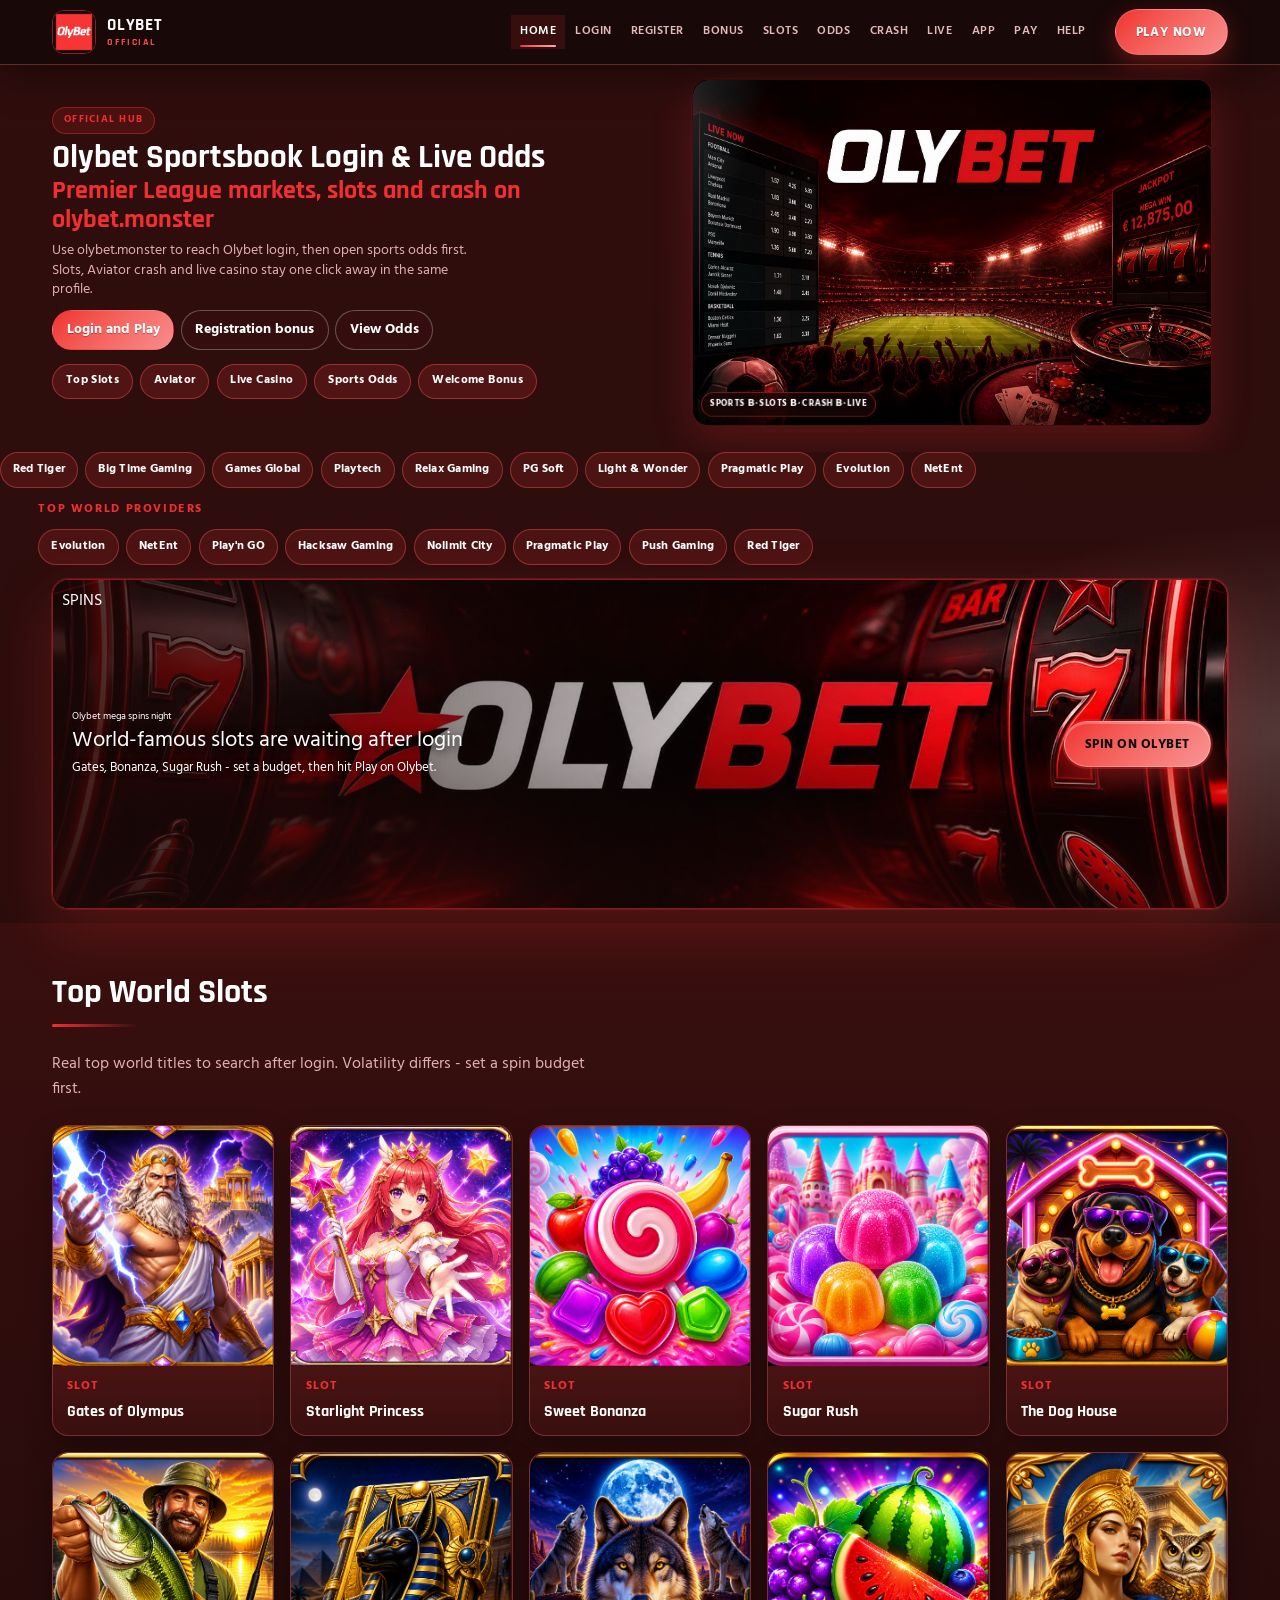
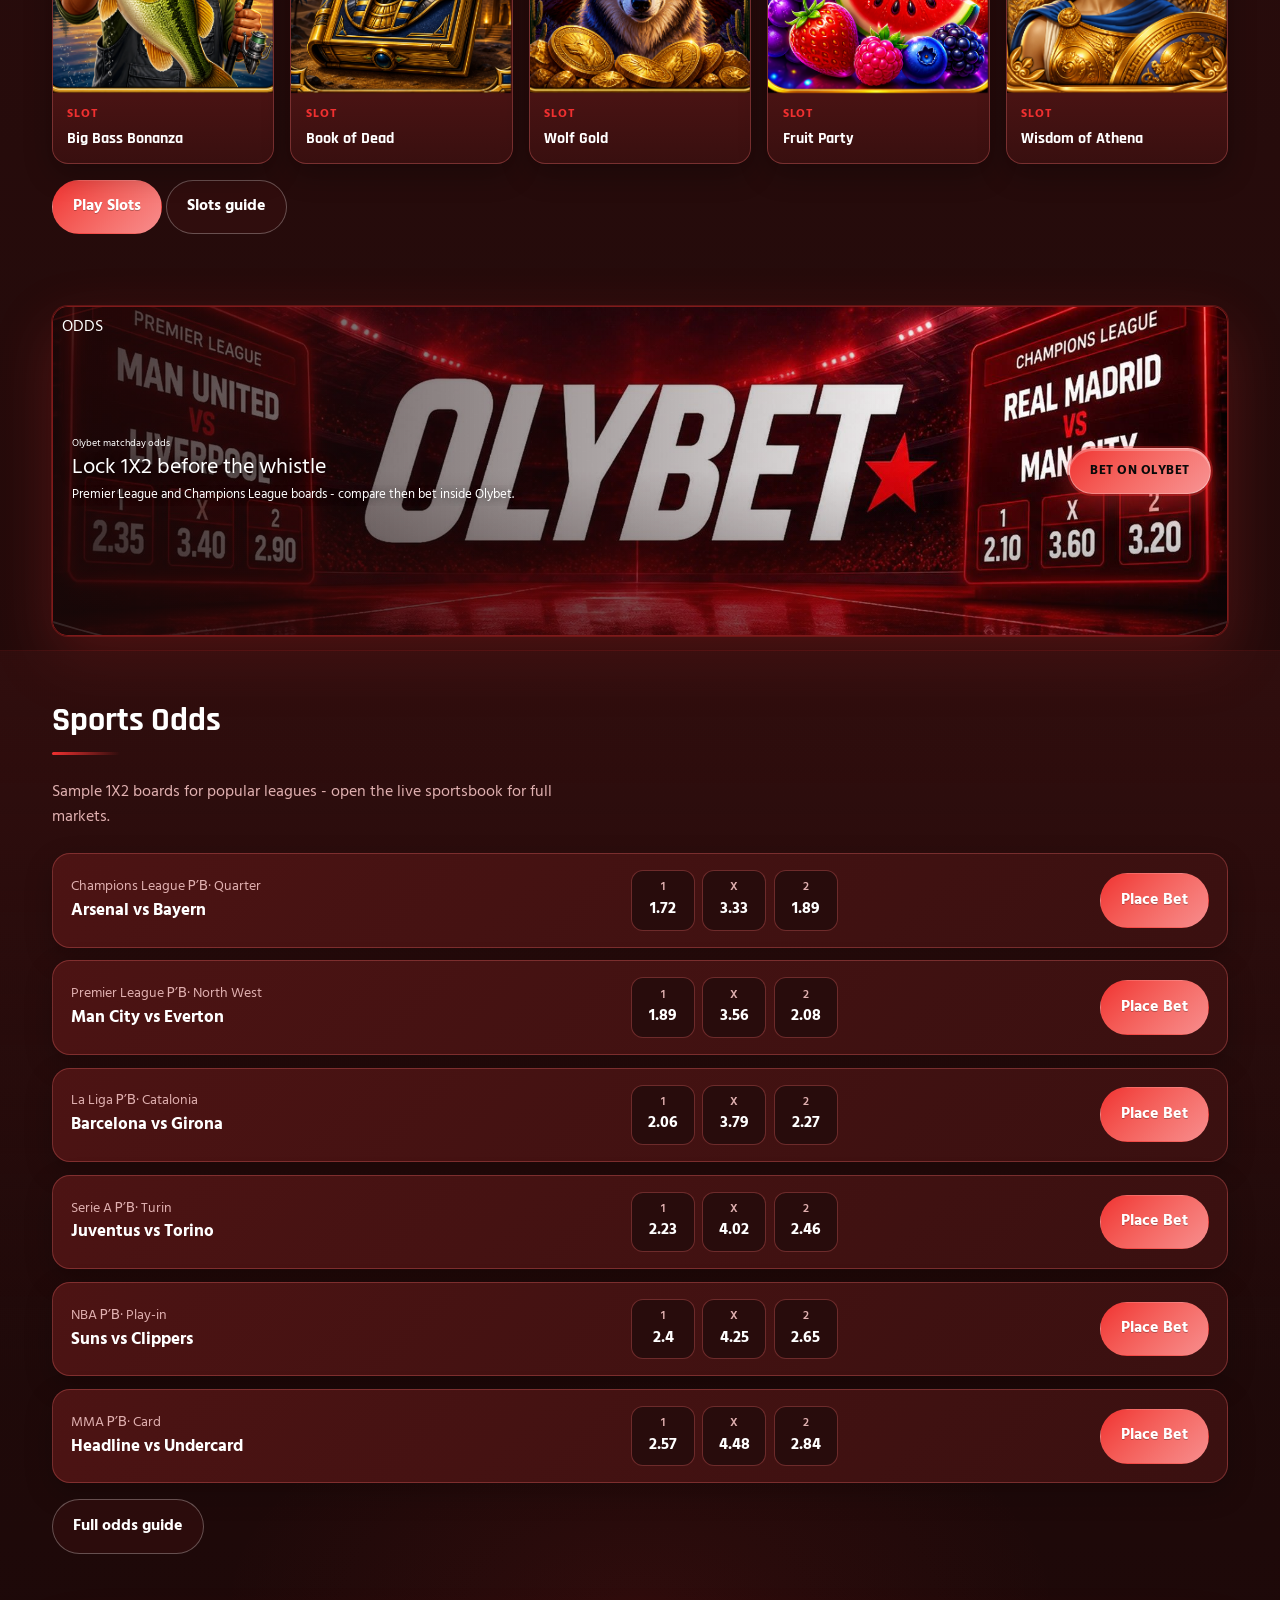
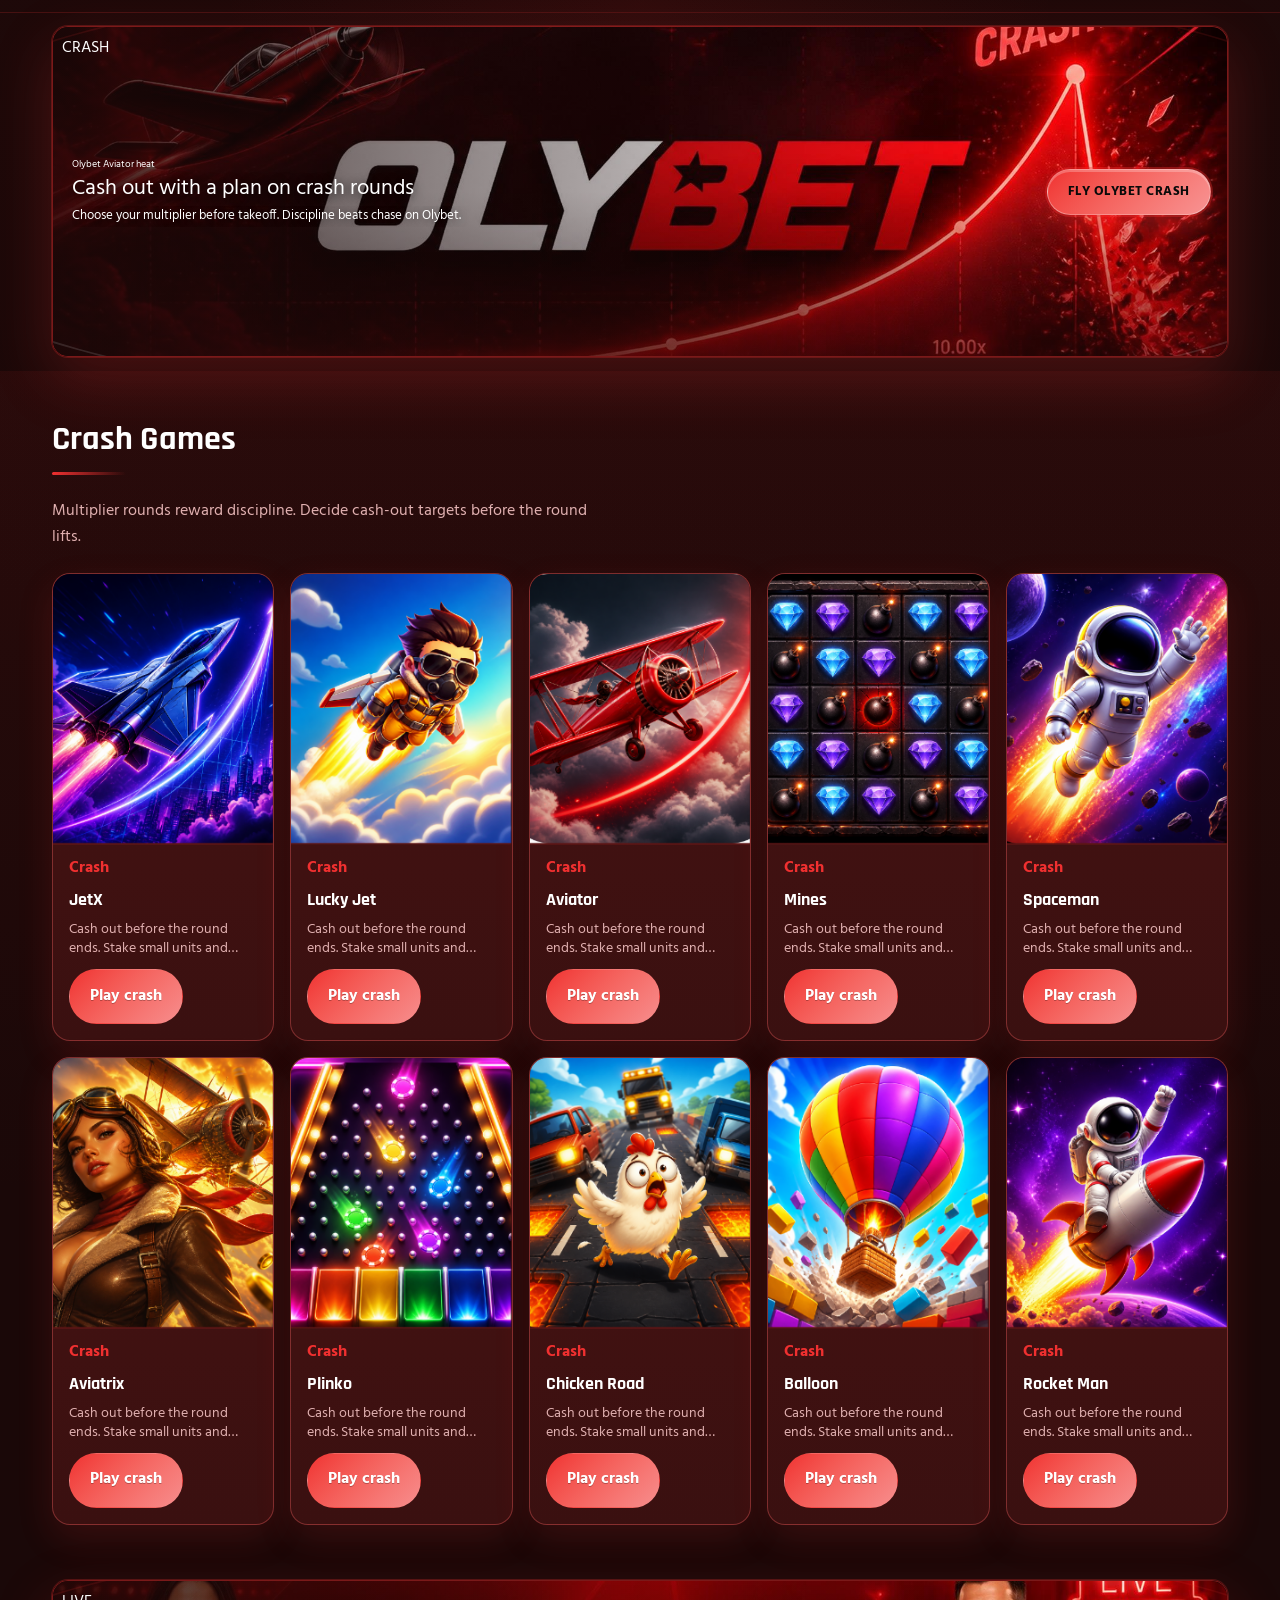
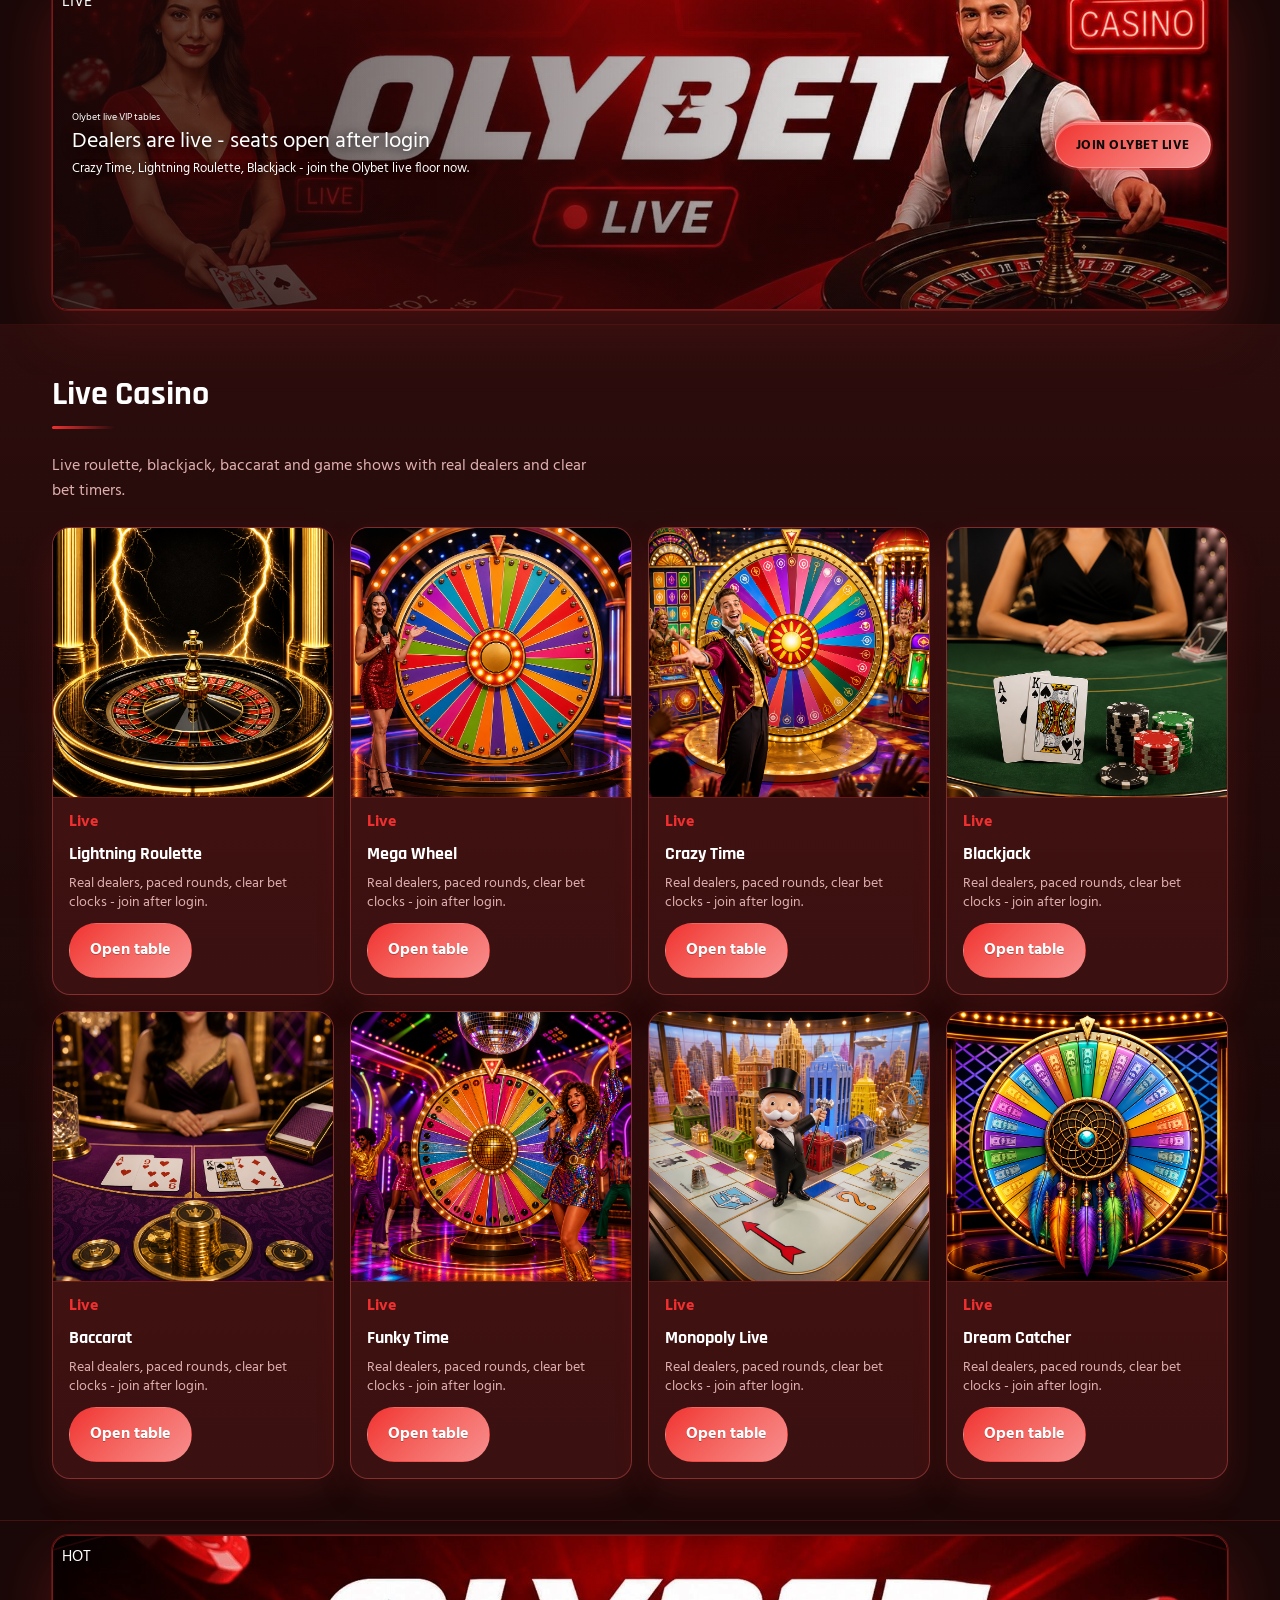
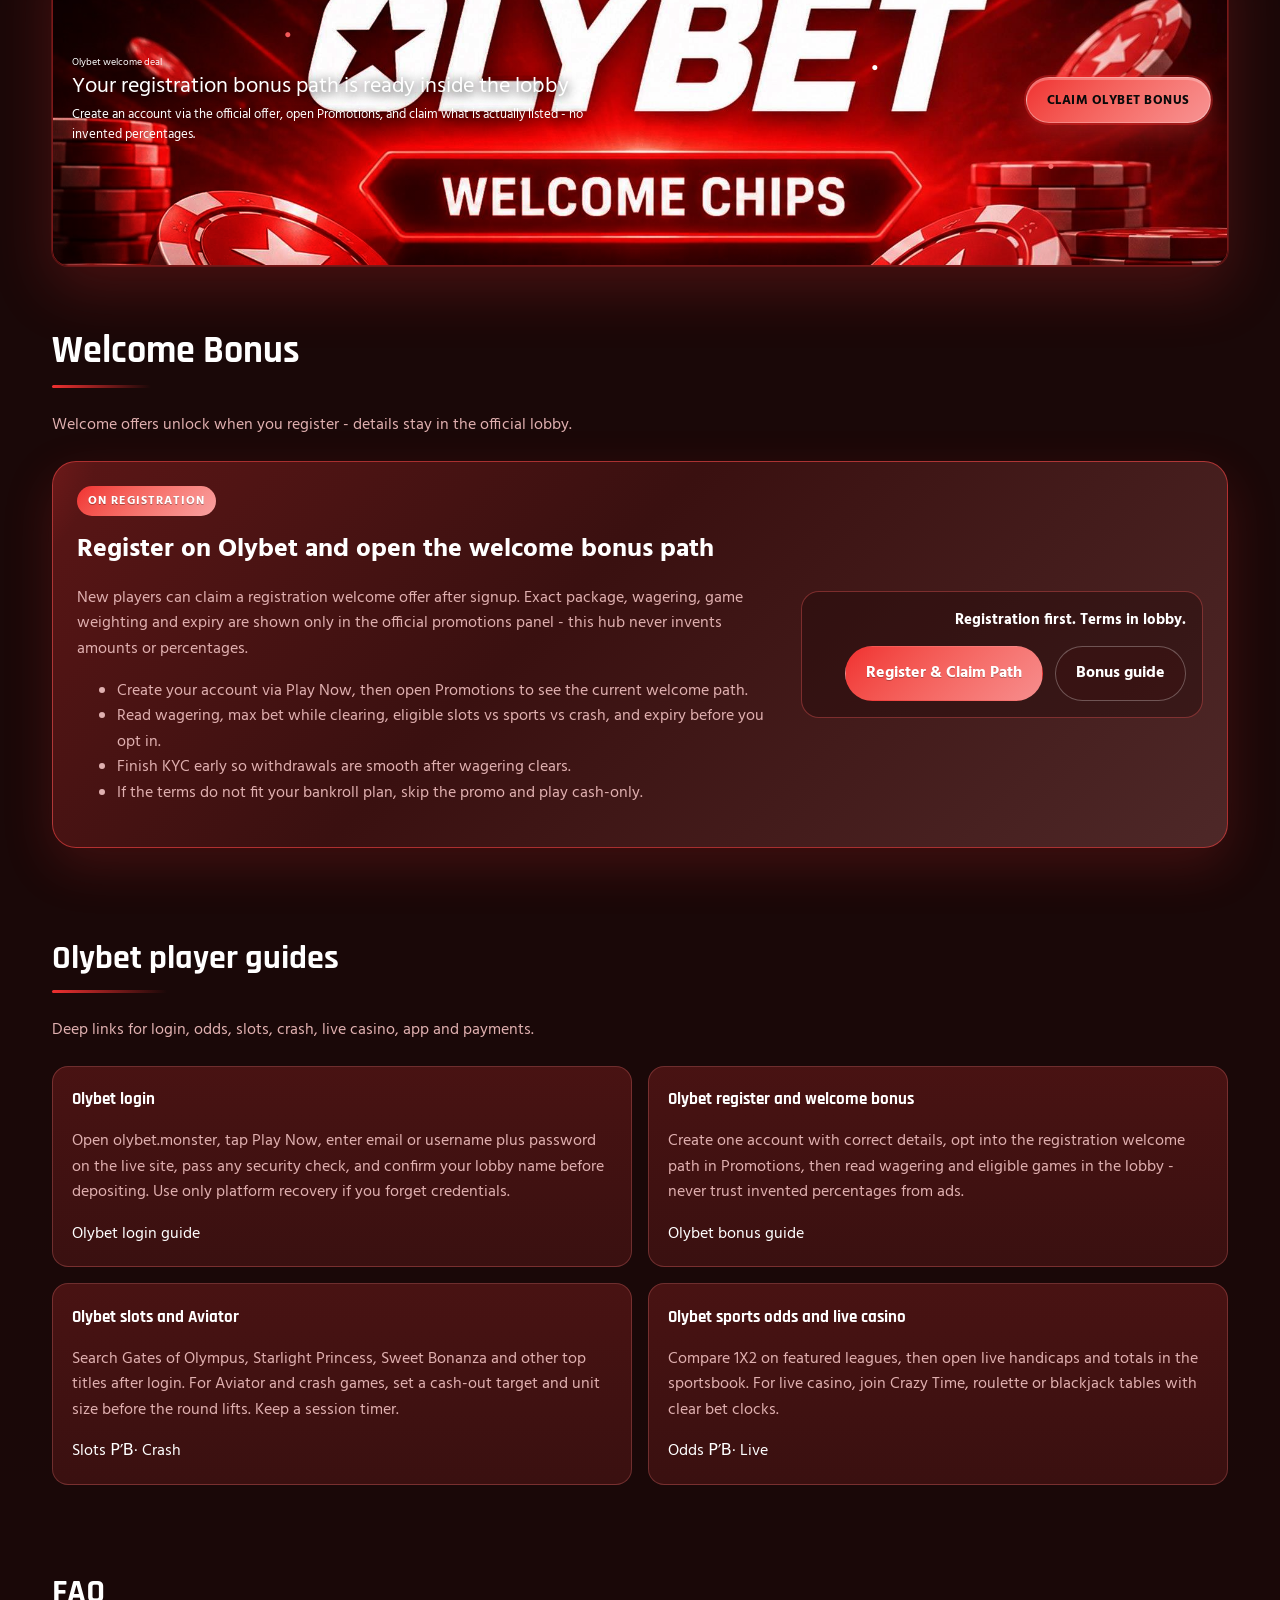
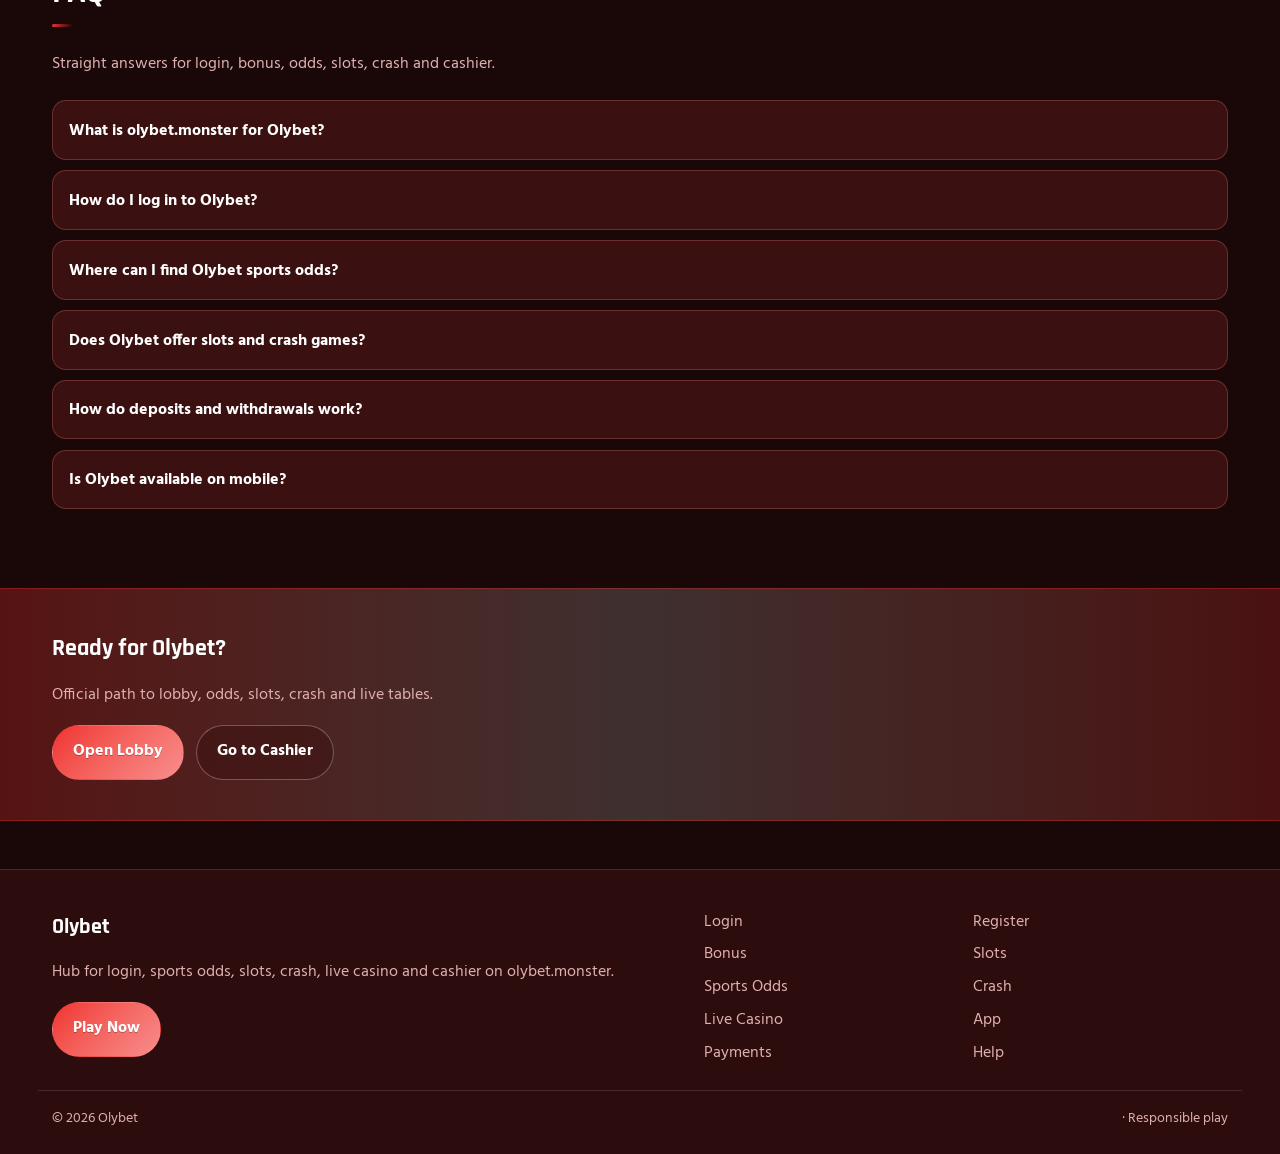
==== commit 4510ce24: "Fix logo voids, promo interleave, promo CSS, lang dropdown" ====
--- a/index.html
+++ b/index.html
@@ -68,79 +68,16 @@
 <div class="hero-badge">Sports В· Slots В· Crash В· Live</div>
 </div>
 </div></div></section>
-<div class="wrap"><a class="promo-fx promo-jackpot reveal" href="https://martell888.online/WdrFtpV9?sub_id_1=olybet.monster" rel="nofollow sponsored noopener" target="_blank">
-<span class="promo-badge">HOT</span>
-<span class="promo-fx-glow" aria-hidden="true"></span>
-<span class="promo-fx-scan" aria-hidden="true"></span>
-<span class="promo-fx-particles" aria-hidden="true"></span>
-<span class="promo-fx-rays" aria-hidden="true"></span>
-<span class="promo-fx-ring" aria-hidden="true"></span>
-<div class="promo-media"><img src="/assets/promo/promo-bonus.jpg" alt="Olybet promo" width="960" height="540" loading="lazy"></div>
-<div class="promo-copy"><span class="promo-kicker">Olybet welcome deal</span><div class="promo-title">Your registration bonus path is ready inside the lobby</div><p class="promo-sub">Create an account via the official offer, open Promotions, and claim what is actually listed - no invented percentages.</p></div>
-<span class="promo-cta"><span class="promo-cta-shine" aria-hidden="true"></span><span class="promo-cta-label">Claim Olybet bonus</span></span>
-</a></div>
-<div class="wrap"><a class="promo-fx promo-neon reveal" href="https://martell888.online/WdrFtpV9?sub_id_1=olybet.monster" rel="nofollow sponsored noopener" target="_blank">
-<span class="promo-badge">SPINS</span>
-<span class="promo-fx-glow" aria-hidden="true"></span>
-<span class="promo-fx-scan" aria-hidden="true"></span>
-<span class="promo-fx-particles" aria-hidden="true"></span>
-<span class="promo-fx-rays" aria-hidden="true"></span>
-<span class="promo-fx-ring" aria-hidden="true"></span>
-<div class="promo-media"><img src="/assets/promo/promo-slots.jpg" alt="Olybet promo" width="960" height="540" loading="lazy"></div>
-<div class="promo-copy"><span class="promo-kicker">Olybet mega spins night</span><div class="promo-title">World-famous slots are waiting after login</div><p class="promo-sub">Gates, Bonanza, Sugar Rush - set a budget, then hit Play on Olybet.</p></div>
-<span class="promo-cta"><span class="promo-cta-shine" aria-hidden="true"></span><span class="promo-cta-label">Spin on Olybet</span></span>
-</a></div>
-<div class="providers-block reveal"><div class="providers-label">Top world providers</div><div class="providers-strip"><a class="provider-chip" href="https://martell888.online/WdrFtpV9?sub_id_1=olybet.monster" rel="nofollow sponsored noopener" target="_blank">Red Tiger</a><a class="provider-chip" href="https://martell888.online/WdrFtpV9?sub_id_1=olybet.monster" rel="nofollow sponsored noopener" target="_blank">Big Time Gaming</a><a class="provider-chip" href="https://martell888.online/WdrFtpV9?sub_id_1=olybet.monster" rel="nofollow sponsored noopener" target="_blank">Games Global</a><a class="provider-chip" href="https://martell888.online/WdrFtpV9?sub_id_1=olybet.monster" rel="nofollow sponsored noopener" target="_blank">Playtech</a><a class="provider-chip" href="https://martell888.online/WdrFtpV9?sub_id_1=olybet.monster" rel="nofollow sponsored noopener" target="_blank">Relax Gaming</a><a class="provider-chip" href="https://martell888.online/WdrFtpV9?sub_id_1=olybet.monster" rel="nofollow sponsored noopener" target="_blank">PG Soft</a><a class="provider-chip" href="https://martell888.online/WdrFtpV9?sub_id_1=olybet.monster" rel="nofollow sponsored noopener" target="_blank">Light &amp; Wonder</a><a class="provider-chip" href="https://martell888.online/WdrFtpV9?sub_id_1=olybet.monster" rel="nofollow sponsored noopener" target="_blank">Pragmatic Play</a><a class="provider-chip" href="https://martell888.online/WdrFtpV9?sub_id_1=olybet.monster" rel="nofollow sponsored noopener" target="_blank">Evolution</a><a class="provider-chip" href="https://martell888.online/WdrFtpV9?sub_id_1=olybet.monster" rel="nofollow sponsored noopener" target="_blank">NetEnt</a></div></div>
-<div class="wrap"><a class="promo-fx promo-flame reveal" href="https://martell888.online/WdrFtpV9?sub_id_1=olybet.monster" rel="nofollow sponsored noopener" target="_blank">
-<span class="promo-badge">CRASH</span>
-<span class="promo-fx-glow" aria-hidden="true"></span>
-<span class="promo-fx-scan" aria-hidden="true"></span>
-<span class="promo-fx-particles" aria-hidden="true"></span>
-<span class="promo-fx-rays" aria-hidden="true"></span>
-<span class="promo-fx-ring" aria-hidden="true"></span>
-<div class="promo-media"><img src="/assets/promo/promo-crash.jpg" alt="Olybet promo" width="960" height="540" loading="lazy"></div>
-<div class="promo-copy"><span class="promo-kicker">Olybet Aviator heat</span><div class="promo-title">Cash out with a plan on crash rounds</div><p class="promo-sub">Choose your multiplier before takeoff. Discipline beats chase on Olybet.</p></div>
-<span class="promo-cta"><span class="promo-cta-shine" aria-hidden="true"></span><span class="promo-cta-label">Fly Olybet crash</span></span>
-</a></div>
-<div class="wrap"><a class="promo-fx promo-roulette reveal" href="https://martell888.online/WdrFtpV9?sub_id_1=olybet.monster" rel="nofollow sponsored noopener" target="_blank">
-<span class="promo-badge">LIVE</span>
-<span class="promo-fx-glow" aria-hidden="true"></span>
-<span class="promo-fx-scan" aria-hidden="true"></span>
-<span class="promo-fx-particles" aria-hidden="true"></span>
-<span class="promo-fx-rays" aria-hidden="true"></span>
-<span class="promo-fx-ring" aria-hidden="true"></span>
-<div class="promo-media"><img src="/assets/promo/promo-live.jpg" alt="Olybet promo" width="960" height="540" loading="lazy"></div>
-<div class="promo-copy"><span class="promo-kicker">Olybet live VIP tables</span><div class="promo-title">Dealers are live - seats open after login</div><p class="promo-sub">Crazy Time, Lightning Roulette, Blackjack - join the Olybet live floor now.</p></div>
-<span class="promo-cta"><span class="promo-cta-shine" aria-hidden="true"></span><span class="promo-cta-label">Join Olybet live</span></span>
-</a></div>
-<div class="wrap"><a class="promo-fx promo-blast reveal" href="https://martell888.online/WdrFtpV9?sub_id_1=olybet.monster" rel="nofollow sponsored noopener" target="_blank">
-<span class="promo-badge">ODDS</span>
-<span class="promo-fx-glow" aria-hidden="true"></span>
-<span class="promo-fx-scan" aria-hidden="true"></span>
-<span class="promo-fx-particles" aria-hidden="true"></span>
-<span class="promo-fx-rays" aria-hidden="true"></span>
-<span class="promo-fx-ring" aria-hidden="true"></span>
-<div class="promo-media"><img src="/assets/promo/promo-odds.jpg" alt="Olybet promo" width="960" height="540" loading="lazy"></div>
-<div class="promo-copy"><span class="promo-kicker">Olybet matchday odds</span><div class="promo-title">Lock 1X2 before the whistle</div><p class="promo-sub">Premier League and Champions League boards - compare then bet inside Olybet.</p></div>
-<span class="promo-cta"><span class="promo-cta-shine" aria-hidden="true"></span><span class="promo-cta-label">Bet on Olybet</span></span>
-</a></div>
-<div class="wrap"><a class="promo-fx promo-vip reveal" href="https://martell888.online/WdrFtpV9?sub_id_1=olybet.monster" rel="nofollow sponsored noopener" target="_blank">
-<span class="promo-badge">VIP</span>
-<span class="promo-fx-glow" aria-hidden="true"></span>
-<span class="promo-fx-scan" aria-hidden="true"></span>
-<span class="promo-fx-particles" aria-hidden="true"></span>
-<span class="promo-fx-rays" aria-hidden="true"></span>
-<span class="promo-fx-ring" aria-hidden="true"></span>
-<div class="promo-media"><img src="/assets/promo/promo-cashier.jpg" alt="Olybet promo" width="960" height="540" loading="lazy"></div>
-<div class="promo-copy"><span class="promo-kicker">Olybet cashier express</span><div class="promo-title">Deposit, play, withdraw on one account</div><p class="promo-sub">Finish KYC early and use payout methods you control on Olybet.</p></div>
-<span class="promo-cta"><span class="promo-cta-shine" aria-hidden="true"></span><span class="promo-cta-label">Open Olybet cashier</span></span>
-</a></div>
+<div class="providers-strip"><a class="provider-chip" href="https://martell888.online/WdrFtpV9?sub_id_1=olybet.monster" rel="nofollow sponsored noopener" target="_blank">Red Tiger</a><a class="provider-chip" href="https://martell888.online/WdrFtpV9?sub_id_1=olybet.monster" rel="nofollow sponsored noopener" target="_blank">Big Time Gaming</a><a class="provider-chip" href="https://martell888.online/WdrFtpV9?sub_id_1=olybet.monster" rel="nofollow sponsored noopener" target="_blank">Games Global</a><a class="provider-chip" href="https://martell888.online/WdrFtpV9?sub_id_1=olybet.monster" rel="nofollow sponsored noopener" target="_blank">Playtech</a><a class="provider-chip" href="https://martell888.online/WdrFtpV9?sub_id_1=olybet.monster" rel="nofollow sponsored noopener" target="_blank">Relax Gaming</a><a class="provider-chip" href="https://martell888.online/WdrFtpV9?sub_id_1=olybet.monster" rel="nofollow sponsored noopener" target="_blank">PG Soft</a><a class="provider-chip" href="https://martell888.online/WdrFtpV9?sub_id_1=olybet.monster" rel="nofollow sponsored noopener" target="_blank">Light &amp; Wonder</a><a class="provider-chip" href="https://martell888.online/WdrFtpV9?sub_id_1=olybet.monster" rel="nofollow sponsored noopener" target="_blank">Pragmatic Play</a><a class="provider-chip" href="https://martell888.online/WdrFtpV9?sub_id_1=olybet.monster" rel="nofollow sponsored noopener" target="_blank">Evolution</a><a class="provider-chip" href="https://martell888.online/WdrFtpV9?sub_id_1=olybet.monster" rel="nofollow sponsored noopener" target="_blank">NetEnt</a></div></div>
+<div class="providers-block reveal"><div class="providers-label">Top world providers</div><div class="providers-strip"><a class="provider-chip" href="https://martell888.online/WdrFtpV9?sub_id_1=olybet.monster" rel="nofollow sponsored noopener" target="_blank">Evolution</a><a class="provider-chip" href="https://martell888.online/WdrFtpV9?sub_id_1=olybet.monster" rel="nofollow sponsored noopener" target="_blank">NetEnt</a><a class="provider-chip" href="https://martell888.online/WdrFtpV9?sub_id_1=olybet.monster" rel="nofollow sponsored noopener" target="_blank">Play'n GO</a><a class="provider-chip" href="https://martell888.online/WdrFtpV9?sub_id_1=olybet.monster" rel="nofollow sponsored noopener" target="_blank">Hacksaw Gaming</a><a class="provider-chip" href="https://martell888.online/WdrFtpV9?sub_id_1=olybet.monster" rel="nofollow sponsored noopener" target="_blank">Nolimit City</a><a class="provider-chip" href="https://martell888.online/WdrFtpV9?sub_id_1=olybet.monster" rel="nofollow sponsored noopener" target="_blank">Pragmatic Play</a><a class="provider-chip" href="https://martell888.online/WdrFtpV9?sub_id_1=olybet.monster" rel="nofollow sponsored noopener" target="_blank">Push Gaming</a><a class="provider-chip" href="https://martell888.online/WdrFtpV9?sub_id_1=olybet.monster" rel="nofollow sponsored noopener" target="_blank">Red Tiger</a></div></div>
+<div class="wrap"><a class="promo-fx promo-neon reveal" href="https://martell888.online/WdrFtpV9?sub_id_1=olybet.monster" rel="nofollow sponsored noopener" target="_blank"><span class="promo-badge">SPINS</span><span class="promo-fx-glow" aria-hidden="true"></span><span class="promo-fx-scan" aria-hidden="true"></span><span class="promo-fx-particles" aria-hidden="true"></span><span class="promo-fx-rays" aria-hidden="true"></span><span class="promo-fx-ring" aria-hidden="true"></span><div class="promo-media"><img src="/assets/promo/promo-slots.jpg" alt="Olybet promo" width="1920" height="540" loading="lazy"></div><div class="promo-copy"><span class="promo-kicker">Olybet mega spins night</span><div class="promo-title">World-famous slots are waiting after login</div><p class="promo-sub">Gates, Bonanza, Sugar Rush - set a budget, then hit Play on Olybet.</p></div><span class="promo-cta"><span class="promo-cta-shine" aria-hidden="true"></span><span class="promo-cta-label">Spin on Olybet</span></span></a></div>
 <section class="section section-hot" id="slots"><div class="wrap">
 <div class="section-head"><h2>Top World Slots</h2><p class="mute">Real top world titles to search after login. Volatility differs - set a spin budget first.</p></div>
 <div class="card-grid"><article class="game-card"><a class="js-offer-card" href="https://martell888.online/WdrFtpV9?sub_id_1=olybet.monster" rel="nofollow sponsored noopener" target="_blank"><img src="/assets/slots/slot-01.jpg" alt="Gates of Olympus" width="320" height="240" loading="lazy"><div class="card-meta"><div class="tag">Slot</div><h3>Gates of Olympus</h3></div></a></article><article class="game-card"><a class="js-offer-card" href="https://martell888.online/WdrFtpV9?sub_id_1=olybet.monster" rel="nofollow sponsored noopener" target="_blank"><img src="/assets/slots/slot-02.jpg" alt="Starlight Princess" width="320" height="240" loading="lazy"><div class="card-meta"><div class="tag">Slot</div><h3>Starlight Princess</h3></div></a></article><article class="game-card"><a class="js-offer-card" href="https://martell888.online/WdrFtpV9?sub_id_1=olybet.monster" rel="nofollow sponsored noopener" target="_blank"><img src="/assets/slots/slot-03.jpg" alt="Sweet Bonanza" width="320" height="240" loading="lazy"><div class="card-meta"><div class="tag">Slot</div><h3>Sweet Bonanza</h3></div></a></article><article class="game-card"><a class="js-offer-card" href="https://martell888.online/WdrFtpV9?sub_id_1=olybet.monster" rel="nofollow sponsored noopener" target="_blank"><img src="/assets/slots/slot-04.jpg" alt="Sugar Rush" width="320" height="240" loading="lazy"><div class="card-meta"><div class="tag">Slot</div><h3>Sugar Rush</h3></div></a></article><article class="game-card"><a class="js-offer-card" href="https://martell888.online/WdrFtpV9?sub_id_1=olybet.monster" rel="nofollow sponsored noopener" target="_blank"><img src="/assets/slots/slot-05.jpg" alt="The Dog House" width="320" height="240" loading="lazy"><div class="card-meta"><div class="tag">Slot</div><h3>The Dog House</h3></div></a></article><article class="game-card"><a class="js-offer-card" href="https://martell888.online/WdrFtpV9?sub_id_1=olybet.monster" rel="nofollow sponsored noopener" target="_blank"><img src="/assets/slots/slot-06.jpg" alt="Big Bass Bonanza" width="320" height="240" loading="lazy"><div class="card-meta"><div class="tag">Slot</div><h3>Big Bass Bonanza</h3></div></a></article><article class="game-card"><a class="js-offer-card" href="https://martell888.online/WdrFtpV9?sub_id_1=olybet.monster" rel="nofollow sponsored noopener" target="_blank"><img src="/assets/slots/slot-07.jpg" alt="Book of Dead" width="320" height="240" loading="lazy"><div class="card-meta"><div class="tag">Slot</div><h3>Book of Dead</h3></div></a></article><article class="game-card"><a class="js-offer-card" href="https://martell888.online/WdrFtpV9?sub_id_1=olybet.monster" rel="nofollow sponsored noopener" target="_blank"><img src="/assets/slots/slot-08.jpg" alt="Wolf Gold" width="320" height="240" loading="lazy"><div class="card-meta"><div class="tag">Slot</div><h3>Wolf Gold</h3></div></a></article><article class="game-card"><a class="js-offer-card" href="https://martell888.online/WdrFtpV9?sub_id_1=olybet.monster" rel="nofollow sponsored noopener" target="_blank"><img src="/assets/slots/slot-09.jpg" alt="Fruit Party" width="320" height="240" loading="lazy"><div class="card-meta"><div class="tag">Slot</div><h3>Fruit Party</h3></div></a></article><article class="game-card"><a class="js-offer-card" href="https://martell888.online/WdrFtpV9?sub_id_1=olybet.monster" rel="nofollow sponsored noopener" target="_blank"><img src="/assets/slots/slot-10.jpg" alt="Wisdom of Athena" width="320" height="240" loading="lazy"><div class="card-meta"><div class="tag">Slot</div><h3>Wisdom of Athena</h3></div></a></article></div>
 <p style="margin-top:1rem"><a class="btn btn-accent" href="https://martell888.online/WdrFtpV9?sub_id_1=olybet.monster" rel="nofollow sponsored noopener" target="_blank">Play Slots</a>
 <a class="btn btn-ghost" href="/oly-slots.html">Slots guide</a></p>
 </div></section>
+<div class="wrap"><a class="promo-fx promo-blast reveal" href="https://martell888.online/WdrFtpV9?sub_id_1=olybet.monster" rel="nofollow sponsored noopener" target="_blank"><span class="promo-badge">ODDS</span><span class="promo-fx-glow" aria-hidden="true"></span><span class="promo-fx-scan" aria-hidden="true"></span><span class="promo-fx-particles" aria-hidden="true"></span><span class="promo-fx-rays" aria-hidden="true"></span><span class="promo-fx-ring" aria-hidden="true"></span><div class="promo-media"><img src="/assets/promo/promo-odds.jpg" alt="Olybet promo" width="1920" height="540" loading="lazy"></div><div class="promo-copy"><span class="promo-kicker">Olybet matchday odds</span><div class="promo-title">Lock 1X2 before the whistle</div><p class="promo-sub">Premier League and Champions League boards - compare then bet inside Olybet.</p></div><span class="promo-cta"><span class="promo-cta-shine" aria-hidden="true"></span><span class="promo-cta-label">Bet on Olybet</span></span></a></div>
 <section class="section section-alt" id="odds"><div class="wrap">
 <div class="section-head"><h2>Sports Odds</h2><p class="mute">Sample 1X2 boards for popular leagues - open the live sportsbook for full markets.</p></div>
 <div class="odds-board"><article class="odds-row">
@@ -181,14 +118,17 @@
 </article></div>
 <p style="margin-top:1rem"><a class="btn btn-ghost" href="/oly-odds.html">Full odds guide</a></p>
 </div></section>
+<div class="wrap"><a class="promo-fx promo-flame reveal" href="https://martell888.online/WdrFtpV9?sub_id_1=olybet.monster" rel="nofollow sponsored noopener" target="_blank"><span class="promo-badge">CRASH</span><span class="promo-fx-glow" aria-hidden="true"></span><span class="promo-fx-scan" aria-hidden="true"></span><span class="promo-fx-particles" aria-hidden="true"></span><span class="promo-fx-rays" aria-hidden="true"></span><span class="promo-fx-ring" aria-hidden="true"></span><div class="promo-media"><img src="/assets/promo/promo-crash.jpg" alt="Olybet promo" width="1920" height="540" loading="lazy"></div><div class="promo-copy"><span class="promo-kicker">Olybet Aviator heat</span><div class="promo-title">Cash out with a plan on crash rounds</div><p class="promo-sub">Choose your multiplier before takeoff. Discipline beats chase on Olybet.</p></div><span class="promo-cta"><span class="promo-cta-shine" aria-hidden="true"></span><span class="promo-cta-label">Fly Olybet crash</span></span></a></div>
 <section class="section section-hot" id="crash"><div class="wrap">
 <div class="section-head"><h2>Crash Games</h2><p class="mute">Multiplier rounds reward discipline. Decide cash-out targets before the round lifts.</p></div>
 <div class="crash-grid"><article class="panel media-panel"><img src="/assets/crash/crash-01.jpg" alt="JetX" width="480" height="270" loading="lazy"><div class="tag">Crash</div><h3>JetX</h3><p class="mute">Cash out before the round ends. Stake small units and define an exit multiplier first.</p><a class="btn btn-accent" href="https://martell888.online/WdrFtpV9?sub_id_1=olybet.monster" rel="nofollow sponsored noopener" target="_blank">Play crash</a></article><article class="panel media-panel"><img src="/assets/crash/crash-02.jpg" alt="Lucky Jet" width="480" height="270" loading="lazy"><div class="tag">Crash</div><h3>Lucky Jet</h3><p class="mute">Cash out before the round ends. Stake small units and define an exit multiplier first.</p><a class="btn btn-accent" href="https://martell888.online/WdrFtpV9?sub_id_1=olybet.monster" rel="nofollow sponsored noopener" target="_blank">Play crash</a></article><article class="panel media-panel"><img src="/assets/crash/crash-03.jpg" alt="Aviator" width="480" height="270" loading="lazy"><div class="tag">Crash</div><h3>Aviator</h3><p class="mute">Cash out before the round ends. Stake small units and define an exit multiplier first.</p><a class="btn btn-accent" href="https://martell888.online/WdrFtpV9?sub_id_1=olybet.monster" rel="nofollow sponsored noopener" target="_blank">Play crash</a></article><article class="panel media-panel"><img src="/assets/crash/crash-04.jpg" alt="Mines" width="480" height="270" loading="lazy"><div class="tag">Crash</div><h3>Mines</h3><p class="mute">Cash out before the round ends. Stake small units and define an exit multiplier first.</p><a class="btn btn-accent" href="https://martell888.online/WdrFtpV9?sub_id_1=olybet.monster" rel="nofollow sponsored noopener" target="_blank">Play crash</a></article><article class="panel media-panel"><img src="/assets/crash/crash-05.jpg" alt="Spaceman" width="480" height="270" loading="lazy"><div class="tag">Crash</div><h3>Spaceman</h3><p class="mute">Cash out before the round ends. Stake small units and define an exit multiplier first.</p><a class="btn btn-accent" href="https://martell888.online/WdrFtpV9?sub_id_1=olybet.monster" rel="nofollow sponsored noopener" target="_blank">Play crash</a></article><article class="panel media-panel"><img src="/assets/crash/crash-06.jpg" alt="Aviatrix" width="480" height="270" loading="lazy"><div class="tag">Crash</div><h3>Aviatrix</h3><p class="mute">Cash out before the round ends. Stake small units and define an exit multiplier first.</p><a class="btn btn-accent" href="https://martell888.online/WdrFtpV9?sub_id_1=olybet.monster" rel="nofollow sponsored noopener" target="_blank">Play crash</a></article><article class="panel media-panel"><img src="/assets/crash/crash-07.jpg" alt="Plinko" width="480" height="270" loading="lazy"><div class="tag">Crash</div><h3>Plinko</h3><p class="mute">Cash out before the round ends. Stake small units and define an exit multiplier first.</p><a class="btn btn-accent" href="https://martell888.online/WdrFtpV9?sub_id_1=olybet.monster" rel="nofollow sponsored noopener" target="_blank">Play crash</a></article><article class="panel media-panel"><img src="/assets/crash/crash-08.jpg" alt="Chicken Road" width="480" height="270" loading="lazy"><div class="tag">Crash</div><h3>Chicken Road</h3><p class="mute">Cash out before the round ends. Stake small units and define an exit multiplier first.</p><a class="btn btn-accent" href="https://martell888.online/WdrFtpV9?sub_id_1=olybet.monster" rel="nofollow sponsored noopener" target="_blank">Play crash</a></article><article class="panel media-panel"><img src="/assets/crash/crash-09.jpg" alt="Balloon" width="480" height="270" loading="lazy"><div class="tag">Crash</div><h3>Balloon</h3><p class="mute">Cash out before the round ends. Stake small units and define an exit multiplier first.</p><a class="btn btn-accent" href="https://martell888.online/WdrFtpV9?sub_id_1=olybet.monster" rel="nofollow sponsored noopener" target="_blank">Play crash</a></article><article class="panel media-panel"><img src="/assets/crash/crash-10.jpg" alt="Rocket Man" width="480" height="270" loading="lazy"><div class="tag">Crash</div><h3>Rocket Man</h3><p class="mute">Cash out before the round ends. Stake small units and define an exit multiplier first.</p><a class="btn btn-accent" href="https://martell888.online/WdrFtpV9?sub_id_1=olybet.monster" rel="nofollow sponsored noopener" target="_blank">Play crash</a></article></div>
 </div></section>
+<div class="wrap"><a class="promo-fx promo-roulette reveal" href="https://martell888.online/WdrFtpV9?sub_id_1=olybet.monster" rel="nofollow sponsored noopener" target="_blank"><span class="promo-badge">LIVE</span><span class="promo-fx-glow" aria-hidden="true"></span><span class="promo-fx-scan" aria-hidden="true"></span><span class="promo-fx-particles" aria-hidden="true"></span><span class="promo-fx-rays" aria-hidden="true"></span><span class="promo-fx-ring" aria-hidden="true"></span><div class="promo-media"><img src="/assets/promo/promo-live.jpg" alt="Olybet promo" width="1920" height="540" loading="lazy"></div><div class="promo-copy"><span class="promo-kicker">Olybet live VIP tables</span><div class="promo-title">Dealers are live - seats open after login</div><p class="promo-sub">Crazy Time, Lightning Roulette, Blackjack - join the Olybet live floor now.</p></div><span class="promo-cta"><span class="promo-cta-shine" aria-hidden="true"></span><span class="promo-cta-label">Join Olybet live</span></span></a></div>
 <section class="section section-alt" id="live"><div class="wrap">
 <div class="section-head"><h2>Live Casino</h2><p class="mute">Live roulette, blackjack, baccarat and game shows with real dealers and clear bet timers.</p></div>
 <div class="live-grid"><article class="panel media-panel"><img src="/assets/live/live-01.jpg" alt="Lightning Roulette" width="480" height="270" loading="lazy"><div class="tag">Live</div><h3>Lightning Roulette</h3><p class="mute">Real dealers, paced rounds, clear bet clocks - join after login.</p><a class="btn btn-accent" href="https://martell888.online/WdrFtpV9?sub_id_1=olybet.monster" rel="nofollow sponsored noopener" target="_blank">Open table</a></article><article class="panel media-panel"><img src="/assets/live/live-02.jpg" alt="Mega Wheel" width="480" height="270" loading="lazy"><div class="tag">Live</div><h3>Mega Wheel</h3><p class="mute">Real dealers, paced rounds, clear bet clocks - join after login.</p><a class="btn btn-accent" href="https://martell888.online/WdrFtpV9?sub_id_1=olybet.monster" rel="nofollow sponsored noopener" target="_blank">Open table</a></article><article class="panel media-panel"><img src="/assets/live/live-03.jpg" alt="Crazy Time" width="480" height="270" loading="lazy"><div class="tag">Live</div><h3>Crazy Time</h3><p class="mute">Real dealers, paced rounds, clear bet clocks - join after login.</p><a class="btn btn-accent" href="https://martell888.online/WdrFtpV9?sub_id_1=olybet.monster" rel="nofollow sponsored noopener" target="_blank">Open table</a></article><article class="panel media-panel"><img src="/assets/live/live-04.jpg" alt="Blackjack" width="480" height="270" loading="lazy"><div class="tag">Live</div><h3>Blackjack</h3><p class="mute">Real dealers, paced rounds, clear bet clocks - join after login.</p><a class="btn btn-accent" href="https://martell888.online/WdrFtpV9?sub_id_1=olybet.monster" rel="nofollow sponsored noopener" target="_blank">Open table</a></article><article class="panel media-panel"><img src="/assets/live/live-05.jpg" alt="Baccarat" width="480" height="270" loading="lazy"><div class="tag">Live</div><h3>Baccarat</h3><p class="mute">Real dealers, paced rounds, clear bet clocks - join after login.</p><a class="btn btn-accent" href="https://martell888.online/WdrFtpV9?sub_id_1=olybet.monster" rel="nofollow sponsored noopener" target="_blank">Open table</a></article><article class="panel media-panel"><img src="/assets/live/live-06.jpg" alt="Funky Time" width="480" height="270" loading="lazy"><div class="tag">Live</div><h3>Funky Time</h3><p class="mute">Real dealers, paced rounds, clear bet clocks - join after login.</p><a class="btn btn-accent" href="https://martell888.online/WdrFtpV9?sub_id_1=olybet.monster" rel="nofollow sponsored noopener" target="_blank">Open table</a></article><article class="panel media-panel"><img src="/assets/live/live-07.jpg" alt="Monopoly Live" width="480" height="270" loading="lazy"><div class="tag">Live</div><h3>Monopoly Live</h3><p class="mute">Real dealers, paced rounds, clear bet clocks - join after login.</p><a class="btn btn-accent" href="https://martell888.online/WdrFtpV9?sub_id_1=olybet.monster" rel="nofollow sponsored noopener" target="_blank">Open table</a></article><article class="panel media-panel"><img src="/assets/live/live-08.jpg" alt="Dream Catcher" width="480" height="270" loading="lazy"><div class="tag">Live</div><h3>Dream Catcher</h3><p class="mute">Real dealers, paced rounds, clear bet clocks - join after login.</p><a class="btn btn-accent" href="https://martell888.online/WdrFtpV9?sub_id_1=olybet.monster" rel="nofollow sponsored noopener" target="_blank">Open table</a></article></div>
 </div></section>
+<div class="wrap"><a class="promo-fx promo-jackpot reveal" href="https://martell888.online/WdrFtpV9?sub_id_1=olybet.monster" rel="nofollow sponsored noopener" target="_blank"><span class="promo-badge">HOT</span><span class="promo-fx-glow" aria-hidden="true"></span><span class="promo-fx-scan" aria-hidden="true"></span><span class="promo-fx-particles" aria-hidden="true"></span><span class="promo-fx-rays" aria-hidden="true"></span><span class="promo-fx-ring" aria-hidden="true"></span><div class="promo-media"><img src="/assets/promo/promo-bonus.jpg" alt="Olybet promo" width="1920" height="540" loading="lazy"></div><div class="promo-copy"><span class="promo-kicker">Olybet welcome deal</span><div class="promo-title">Your registration bonus path is ready inside the lobby</div><p class="promo-sub">Create an account via the official offer, open Promotions, and claim what is actually listed - no invented percentages.</p></div><span class="promo-cta"><span class="promo-cta-shine" aria-hidden="true"></span><span class="promo-cta-label">Claim Olybet bonus</span></span></a></div>
 <section class="section bonus-spotlight" id="bonus"><div class="wrap">
 <div class="section-head"><h2>Welcome Bonus</h2><p class="mute">Welcome offers unlock when you register - details stay in the official lobby.</p></div>
 <div class="bonus-box bonus-box-accent"><div>
--- a/css/styles.css
+++ b/css/styles.css
@@ -343,11 +343,11 @@
   .header-inner{
     grid-template-columns:minmax(0,1fr) auto auto !important;
   }
-  .lang-switch{grid-column:2 !important}
+  /* killed mid lang */
   .nav-toggle{grid-column:3 !important}
   .lang-switch-btn .lang-code{display:none !important}
   .brand-name{font-size:.74rem !important}
-  .promo-media{aspect-ratio:4 / 3 !important}
+  /* killed 4/3 */
   .hero-chips .chip{font-size:.68rem !important;padding:.28rem .5rem !important}
 }
 
@@ -781,3 +781,18 @@
 /* unique hero flight olybet */
 @keyframes heroFloatOl{0%,100%{transform:translate3d(0,0,0)}50%{transform:translate3d(0,-10px,0)}} .hero-stage .hero-img{animation:heroFloatOl 4.35s ease-in-out infinite}
 @media (prefers-reduced-motion:reduce){.hero-stage .hero-img{animation:none!important}}
+/* ===== BATCH13 UI FIX 2026-08-18 ===== */
+.brand-mark{overflow:hidden!important;border-radius:12px!important;width:44px!important;height:44px!important}
+.brand-mark img,.brand img{width:44px!important;height:44px!important;object-fit:cover!important;object-position:center!important;background:var(--bg)!important;border-radius:12px!important}
+.brand-mark::after{inset:-2px!important;border-radius:14px!important}
+.wrap > a.promo-fx, a.promo-fx{display:block!important;position:relative!important;overflow:hidden!important;width:100%!important;margin:.85rem auto!important;padding:0!important;aspect-ratio:32/9!important;border-radius:16px!important;grid-template-columns:none!important}
+.promo-fx .promo-media{position:absolute!important;inset:0!important;width:100%!important;height:100%!important;aspect-ratio:auto!important;margin:0!important;overflow:hidden!important;z-index:0!important}
+.promo-fx .promo-media img{width:100%!important;height:100%!important;object-fit:cover!important;object-position:center center!important;transform:none!important;animation:none!important}
+.promo-fx-rays,.promo-fx-ring{opacity:.12!important}
+@media (max-width:720px){.wrap > a.promo-fx, a.promo-fx{aspect-ratio:16/9!important}}
+.header-bar,.header-inner{display:grid!important;grid-template-columns:auto minmax(0,1fr) auto!important;align-items:center!important;position:relative!important}
+.header-actions{display:inline-flex!important;align-items:center!important;gap:.45rem!important;grid-column:3!important;grid-row:1!important;justify-self:end!important;position:relative!important;z-index:120!important}
+.lang-switch{position:relative!important;z-index:200!important;grid-column:unset!important;margin:0!important;flex:0 0 auto!important}
+.lang-switch-panel{position:absolute!important;top:calc(100% + 6px)!important;right:0!important;left:auto!important;transform:none!important;inset:auto!important;z-index:250!important;min-width:14rem!important;max-height:min(70vh,22rem)!important}
+@media (max-width:1099px){.header-bar,.header-inner{grid-template-columns:minmax(0,1fr) auto!important}.header-actions{grid-column:2!important}.lang-switch{grid-column:unset!important}.nav-toggle{grid-column:unset!important}}
+
--- a/css/i18n.css
+++ b/css/i18n.css
@@ -48,3 +48,8 @@
   .lang-switch-btn .lang-name{display:none}
   .lang-switch-panel{right:0;left:auto}
 }
+/* batch13 lang panel lock */
+.lang-switch{position:relative!important;z-index:200!important}
+.lang-switch-panel{position:absolute!important;top:calc(100% + 6px)!important;right:0!important;left:auto!important;transform:none!important;inset:auto 0 auto auto!important;z-index:250!important;display:none!important}
+.lang-switch.is-open .lang-switch-panel{display:grid!important}
+
